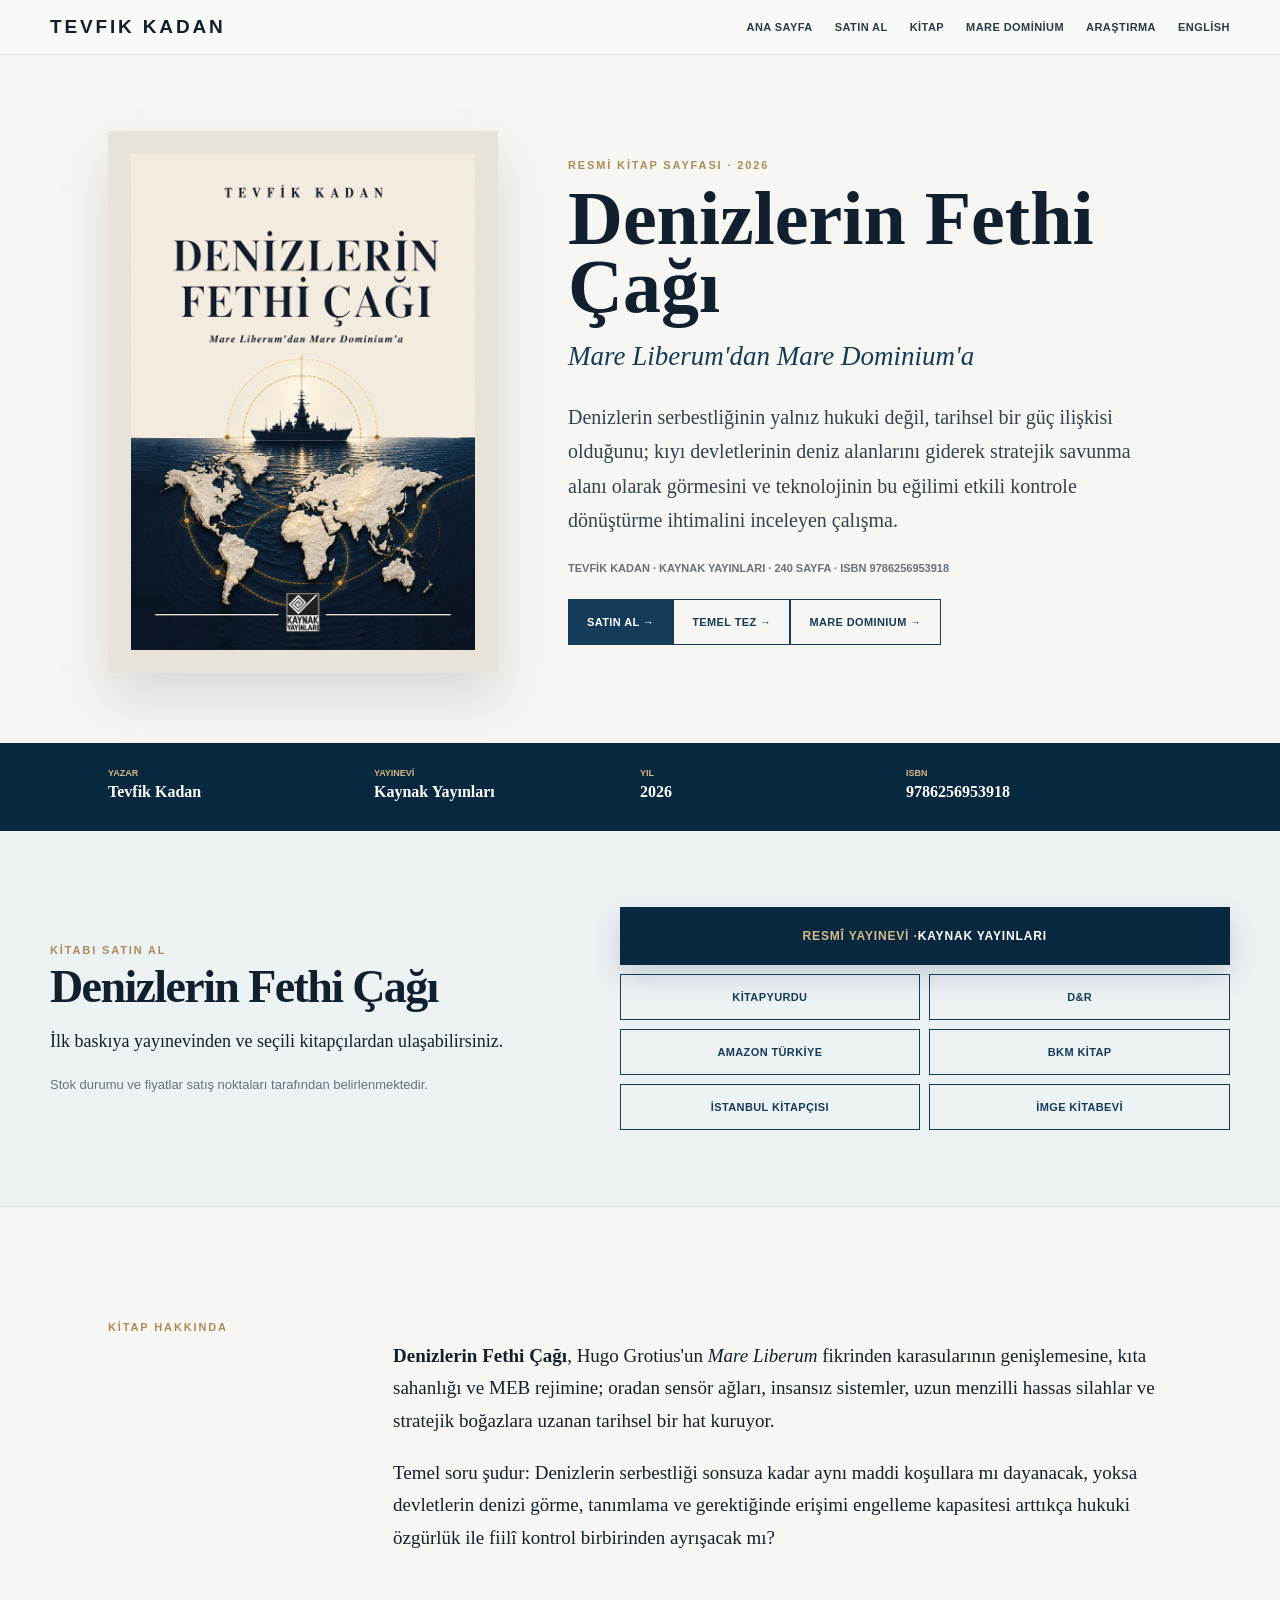
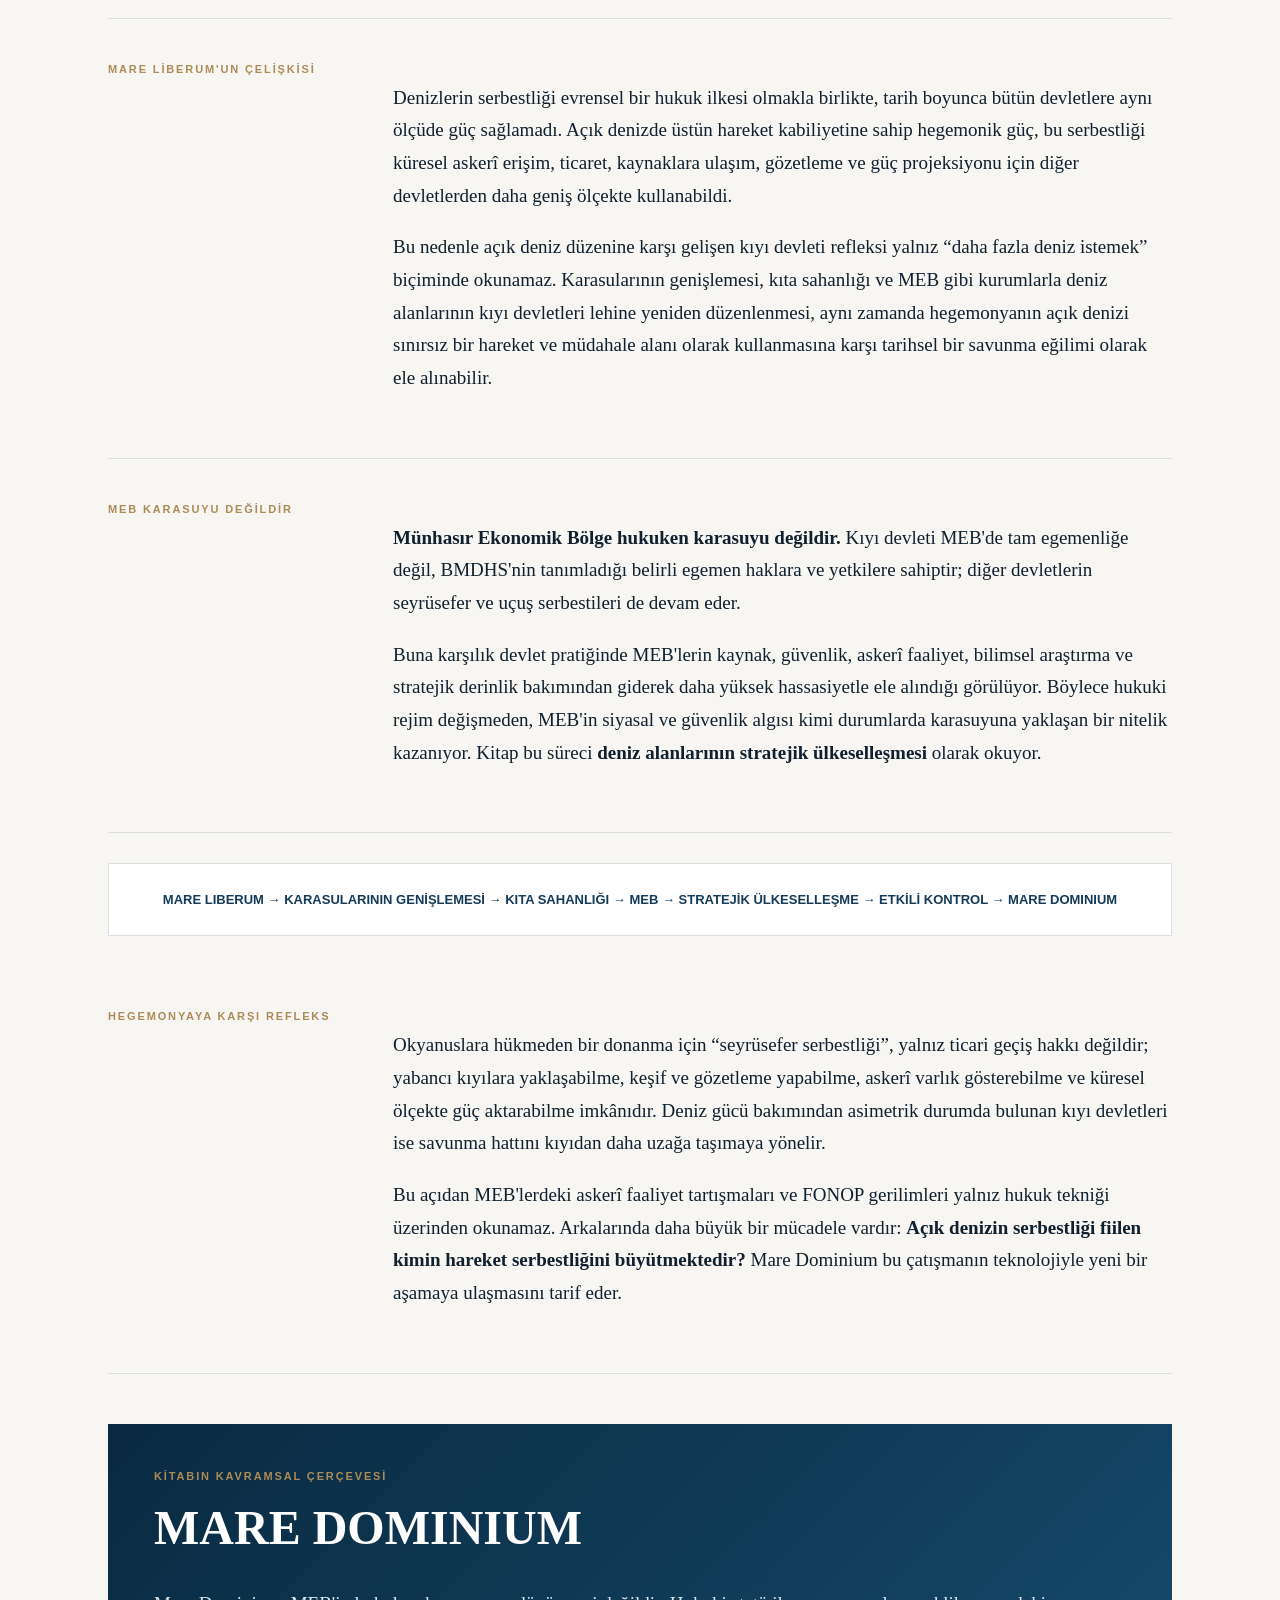
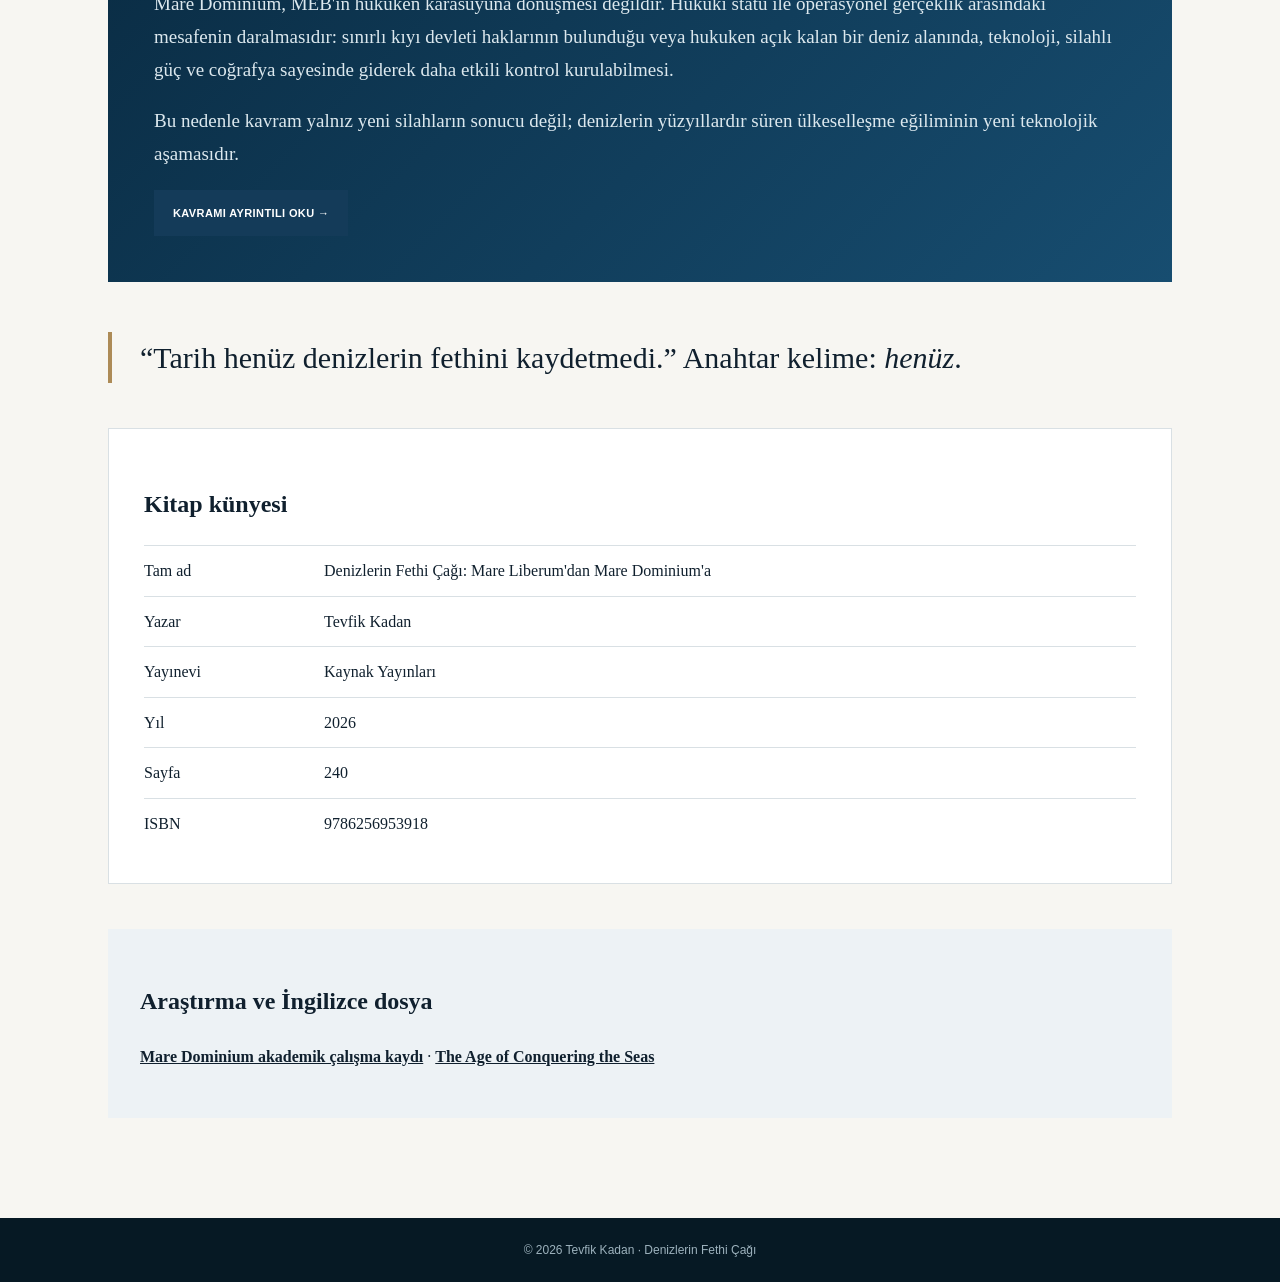
==== denizlerin-fethi-cagi/index.html @ c32f6fd7 "Restore book structured data and align shared site styles" ====
<!doctype html><html lang="tr"><head><meta charset="utf-8"><meta name="viewport" content="width=device-width,initial-scale=1"><title>Denizlerin Fethi Çağı | Tevfik Kadan</title><meta name="description" content="Tevfik Kadan'ın Denizlerin Fethi Çağı kitabı: Mare Liberum'dan MEB'lerin stratejik ülkeselleşmesine ve Mare Dominium'a uzanan deniz hâkimiyeti dönüşümü."><meta name="author" content="Tevfik Kadan"><meta name="keywords" content="Denizlerin Fethi Çağı, Tevfik Kadan, Mare Dominium, Mare Liberum, MEB, münhasır ekonomik bölge, denizlerin serbestliği, deniz hukuku, deniz gücü, FONOP, deniz jeopolitiği"><link rel="canonical" href="https://tevfikkadan.com/denizlerin-fethi-cagi/"><link rel="alternate" hreflang="tr" href="https://tevfikkadan.com/denizlerin-fethi-cagi/"><link rel="alternate" hreflang="en" href="https://tevfikkadan.com/the-age-of-conquering-the-seas/"><link rel="alternate" hreflang="x-default" href="https://tevfikkadan.com/denizlerin-fethi-cagi/"><link rel="icon" href="/favicon.svg" type="image/svg+xml"><meta property="og:type" content="book"><meta property="og:title" content="Denizlerin Fethi Çağı | Tevfik Kadan"><meta property="og:description" content="Mare Liberum'dan Mare Dominium'a: MEB'lerin stratejik ülkeselleşmesi, hegemonik deniz hareketliliğine karşı kıyı devleti refleksi ve etkili deniz kontrolü."><meta property="og:url" content="https://tevfikkadan.com/denizlerin-fethi-cagi/"><meta property="og:image" content="https://tevfikkadan.com/Kapak.png"><meta name="twitter:card" content="summary_large_image"><script type="application/ld+json">{"@context":"https://schema.org","@graph":[{"@type":"Book","@id":"https://tevfikkadan.com/denizlerin-fethi-cagi/#book","name":"Denizlerin Fethi Çağı: Mare Liberum'dan Mare Dominium'a","alternateName":"The Age of Conquering the Seas: From Mare Liberum to Mare Dominium","url":"https://tevfikkadan.com/denizlerin-fethi-cagi/","image":"https://tevfikkadan.com/Kapak.png","isbn":"9786256953918","datePublished":"2026","inLanguage":"tr","numberOfPages":240,"author":{"@type":"Person","@id":"https://tevfikkadan.com/#person","name":"Tevfik Kadan","url":"https://tevfikkadan.com/","sameAs":["https://orcid.org/0009-0007-7935-5857","https://www.wikidata.org/wiki/Q141360358"]},"publisher":{"@type":"Organization","name":"Kaynak Yayınları"},"sameAs":["https://www.wikidata.org/wiki/Q141348570","https://tevfikkadan.com/the-age-of-conquering-the-seas/"],"about":["Mare Dominium","Münhasır Ekonomik Bölge","Denizlerin serbestliği","Deniz hukuku","Deniz gücü","Hegemonik deniz hareketliliği","Stratejik ülkeselleşme","FONOP","Stratejik boğazlar"]},{"@type":"BreadcrumbList","itemListElement":[{"@type":"ListItem","position":1,"name":"Tevfik Kadan","item":"https://tevfikkadan.com/"},{"@type":"ListItem","position":2,"name":"Denizlerin Fethi Çağı","item":"https://tevfikkadan.com/denizlerin-fethi-cagi/"}]}]}</script><style>:root{--ink:#10202e;--navy:#143b59;--deep:#08283f;--muted:#66747e;--paper:#f7f5ef;--line:#d8deda;--gold:#ad8b57;--gold2:#d6bb88;--soft:#eaf0f2}*{box-sizing:border-box}body{margin:0;background:var(--paper);color:var(--ink);font-family:Georgia,'Times New Roman',serif;line-height:1.72}a{color:inherit}header{position:sticky;top:0;background:rgba(248,247,242,.96);border-bottom:1px solid var(--line);z-index:10}.nav{max-width:1120px;margin:auto;padding:17px 28px;display:flex;justify-content:space-between;align-items:center;gap:20px}.brand{font:800 18px Arial,sans-serif;letter-spacing:.14em;text-decoration:none;white-space:nowrap}.links{display:flex;gap:19px}.links a{font:800 10px Arial,sans-serif;text-decoration:none;text-transform:uppercase;white-space:nowrap}.hero{max-width:1120px;margin:auto;padding:76px 28px 70px;display:grid;grid-template-columns:390px 1fr;gap:70px;align-items:center}.cover-wrap{background:#e8e3d8;padding:23px;box-shadow:0 25px 50px rgba(13,32,46,.13)}.cover{width:100%;display:block}.kicker,.eyebrow{font:800 11px Arial,sans-serif;letter-spacing:.17em;text-transform:uppercase;color:var(--gold)}h1{font-size:clamp(50px,6vw,76px);line-height:.9;margin:13px 0}.sub{font-size:27px;font-style:italic;color:var(--navy)}.lead{font-size:20px;color:#30424f}.meta{margin:25px 0;font:700 11px Arial,sans-serif;color:var(--muted)}.btn{display:inline-flex;align-items:center;justify-content:center;min-height:46px;padding:11px 18px;border:1px solid var(--navy);background:var(--navy);color:#fff;text-decoration:none;font:800 11px Arial,sans-serif;letter-spacing:.035em;text-transform:uppercase}.btn.alt{background:transparent;color:var(--navy)}.band{background:var(--deep);color:white}.band-in{max-width:1120px;margin:auto;padding:25px 28px;display:grid;grid-template-columns:repeat(4,1fr)}.fact small{display:block;color:#d2b782;font:800 9px Arial,sans-serif}.purchase{background:var(--soft);border-bottom:1px solid var(--line)}.purchase-in{max-width:1240px;margin:auto;padding:76px 30px;display:grid;grid-template-columns:.9fr 1.1fr;gap:70px;align-items:center}.purchase h2{font-size:46px;letter-spacing:-.035em;line-height:1.05;margin:7px 0 14px}.purchase .purchase-lead{font-size:18px;color:var(--ink);margin:0 0 20px}.purchase .purchase-note{font:13px Arial,sans-serif;color:var(--muted);margin:0}.stores{display:grid;grid-template-columns:repeat(2,1fr);gap:9px}.stores .btn{margin:0}.stores .publisher{grid-column:1/-1;min-height:58px;background:var(--deep);border-color:var(--deep);font-size:12px;letter-spacing:.07em;box-shadow:0 12px 28px rgba(8,40,63,.16)}.stores .publisher:before{content:"Resmî Yayınevi · ";color:var(--gold2)}.wrap{max-width:1120px;margin:auto;padding:70px 28px 100px}.section{display:grid;grid-template-columns:230px 1fr;gap:55px;padding:44px 0;border-bottom:1px solid var(--line)}.text{font-size:19px}.quote{font-size:30px;border-left:4px solid var(--gold);padding-left:28px;margin:45px 0}.chain{background:white;border:1px solid var(--line);padding:28px;text-align:center;font:800 13px Arial,sans-serif;color:var(--navy);margin:30px 0}.mare{background:linear-gradient(135deg,#092a41,#174d70);color:white;padding:46px;margin:50px 0}.mare h2{font-size:48px;margin:5px 0}.mare p{font-size:19px;color:#dce8ee}.record{background:white;border:1px solid var(--line);padding:35px}.row{display:grid;grid-template-columns:180px 1fr;padding:11px 0;border-top:1px solid var(--line)}.buy{margin-top:45px;background:var(--soft);padding:32px}@media(max-width:820px){.nav{flex-wrap:wrap;padding:14px 20px}.links{width:100%;overflow-x:auto;padding-bottom:4px;gap:16px}.hero,.section,.purchase-in{grid-template-columns:1fr;gap:25px}.hero{padding:50px 20px}.cover-wrap{max-width:330px}.wrap{padding:50px 20px}.purchase-in{padding:58px 20px}.band-in{grid-template-columns:1fr 1fr}.row{grid-template-columns:1fr}}@media(max-width:520px){.band-in{grid-template-columns:1fr 1fr;gap:14px}.chain{text-align:left;line-height:1.7}.btn{margin-bottom:8px}.stores{grid-template-columns:1fr}.stores .publisher{grid-column:auto}}</style><link rel="stylesheet" href="/assets/site.css"></head><body><header><div class="nav"><a class="brand" href="/">TEVFIK KADAN</a><div class="links"><a href="/">Ana Sayfa</a><a href="#satinal">Satın Al</a><a href="#kitap">Kitap</a><a href="/mare-dominium/">Mare Dominium</a><a href="/research/">Araştırma</a><a href="/the-age-of-conquering-the-seas/">English</a></div></div></header><main><section class="hero" id="kitap"><div class="cover-wrap"><img class="cover" src="/Kapak.png" alt="Denizlerin Fethi Çağı kitap kapağı" fetchpriority="high" decoding="async"></div><div><div class="kicker">Resmi Kitap Sayfası · 2026</div><h1>Denizlerin Fethi Çağı</h1><div class="sub">Mare Liberum'dan Mare Dominium'a</div><p class="lead">Denizlerin serbestliğinin yalnız hukuki değil, tarihsel bir güç ilişkisi olduğunu; kıyı devletlerinin deniz alanlarını giderek stratejik savunma alanı olarak görmesini ve teknolojinin bu eğilimi etkili kontrole dönüştürme ihtimalini inceleyen çalışma.</p><div class="meta">TEVFİK KADAN · KAYNAK YAYINLARI · 240 SAYFA · ISBN 9786256953918</div><a class="btn" href="#satinal">SATIN AL →</a><a class="btn alt" href="#tez">TEMEL TEZ →</a><a class="btn alt" href="/mare-dominium/">MARE DOMINIUM →</a></div></section><section class="band"><div class="band-in"><div class="fact"><small>YAZAR</small><strong>Tevfik Kadan</strong></div><div class="fact"><small>YAYINEVİ</small><strong>Kaynak Yayınları</strong></div><div class="fact"><small>YIL</small><strong>2026</strong></div><div class="fact"><small>ISBN</small><strong>9786256953918</strong></div></div></section><section class="purchase" id="satinal"><div class="purchase-in"><div><div class="kicker">Kitabı Satın Al</div><h2>Denizlerin Fethi Çağı</h2><p class="purchase-lead">İlk baskıya yayınevinden ve seçili kitapçılardan ulaşabilirsiniz.</p><p class="purchase-note">Stok durumu ve fiyatlar satış noktaları tarafından belirlenmektedir.</p></div><div class="stores"><a class="btn publisher" href="https://www.kaynakyayinlari.com/denizlerin-fethi-cagi-tevfik-kadan-p364796.html" target="_blank" rel="noopener">Kaynak Yayınları</a><a class="btn alt" href="https://www.kitapyurdu.com/kitap/denizlerin-fethi-cagi/759648.html" target="_blank" rel="noopener">Kitapyurdu</a><a class="btn alt" href="https://www.dr.com.tr/kitap/denizlerin-fethi-cagi-mare-liberumdan-mare-dominiuma/tevfik-kadan/arastirma-tarih/tarih/dunya-tarihi/urunno=0002232712001" target="_blank" rel="noopener">D&amp;R</a><a class="btn alt" href="https://www.amazon.com.tr/Denizlerin-Fethi-%C3%87a%C4%9F%C4%B1/dp/6256953916" target="_blank" rel="noopener">Amazon Türkiye</a><a class="btn alt" href="https://www.bkmkitap.com/denizlerin-fethi-cagi" target="_blank" rel="noopener">BKM Kitap</a><a class="btn alt" href="https://www.istanbulkitapcisi.com/denizlerin-fethi-cagi" target="_blank" rel="noopener">İstanbul Kitapçısı</a><a class="btn alt" href="https://www.imge.com.tr/urun/denizlerin-fethi-cagi-tevfik-kadan-9786256953918" target="_blank" rel="noopener">İmge Kitabevi</a></div></div></section><div class="wrap"><section class="section"><div class="eyebrow">Kitap hakkında</div><div class="text"><p><strong>Denizlerin Fethi Çağı</strong>, Hugo Grotius'un <em>Mare Liberum</em> fikrinden karasularının genişlemesine, kıta sahanlığı ve MEB rejimine; oradan sensör ağları, insansız sistemler, uzun menzilli hassas silahlar ve stratejik boğazlara uzanan tarihsel bir hat kuruyor.</p><p>Temel soru şudur: Denizlerin serbestliği sonsuza kadar aynı maddi koşullara mı dayanacak, yoksa devletlerin denizi görme, tanımlama ve gerektiğinde erişimi engelleme kapasitesi arttıkça hukuki özgürlük ile fiilî kontrol birbirinden ayrışacak mı?</p></div></section><section class="section" id="tez"><div class="eyebrow">Mare Liberum'un çelişkisi</div><div class="text"><p>Denizlerin serbestliği evrensel bir hukuk ilkesi olmakla birlikte, tarih boyunca bütün devletlere aynı ölçüde güç sağlamadı. Açık denizde üstün hareket kabiliyetine sahip hegemonik güç, bu serbestliği küresel askerî erişim, ticaret, kaynaklara ulaşım, gözetleme ve güç projeksiyonu için diğer devletlerden daha geniş ölçekte kullanabildi.</p><p>Bu nedenle açık deniz düzenine karşı gelişen kıyı devleti refleksi yalnız “daha fazla deniz istemek” biçiminde okunamaz. Karasularının genişlemesi, kıta sahanlığı ve MEB gibi kurumlarla deniz alanlarının kıyı devletleri lehine yeniden düzenlenmesi, aynı zamanda hegemonyanın açık denizi sınırsız bir hareket ve müdahale alanı olarak kullanmasına karşı tarihsel bir savunma eğilimi olarak ele alınabilir.</p></div></section><section class="section"><div class="eyebrow">MEB karasuyu değildir</div><div class="text"><p><strong>Münhasır Ekonomik Bölge hukuken karasuyu değildir.</strong> Kıyı devleti MEB'de tam egemenliğe değil, BMDHS'nin tanımladığı belirli egemen haklara ve yetkilere sahiptir; diğer devletlerin seyrüsefer ve uçuş serbestileri de devam eder.</p><p>Buna karşılık devlet pratiğinde MEB'lerin kaynak, güvenlik, askerî faaliyet, bilimsel araştırma ve stratejik derinlik bakımından giderek daha yüksek hassasiyetle ele alındığı görülüyor. Böylece hukuki rejim değişmeden, MEB'in siyasal ve güvenlik algısı kimi durumlarda karasuyuna yaklaşan bir nitelik kazanıyor. Kitap bu süreci <strong>deniz alanlarının stratejik ülkeselleşmesi</strong> olarak okuyor.</p></div></section><div class="chain">MARE LIBERUM → KARASULARININ GENİŞLEMESİ → KITA SAHANLIĞI → MEB → STRATEJİK ÜLKESELLEŞME → ETKİLİ KONTROL → MARE DOMINIUM</div><section class="section"><div class="eyebrow">Hegemonyaya karşı refleks</div><div class="text"><p>Okyanuslara hükmeden bir donanma için “seyrüsefer serbestliği”, yalnız ticari geçiş hakkı değildir; yabancı kıyılara yaklaşabilme, keşif ve gözetleme yapabilme, askerî varlık gösterebilme ve küresel ölçekte güç aktarabilme imkânıdır. Deniz gücü bakımından asimetrik durumda bulunan kıyı devletleri ise savunma hattını kıyıdan daha uzağa taşımaya yönelir.</p><p>Bu açıdan MEB'lerdeki askerî faaliyet tartışmaları ve FONOP gerilimleri yalnız hukuk tekniği üzerinden okunamaz. Arkalarında daha büyük bir mücadele vardır: <strong>Açık denizin serbestliği fiilen kimin hareket serbestliğini büyütmektedir?</strong> Mare Dominium bu çatışmanın teknolojiyle yeni bir aşamaya ulaşmasını tarif eder.</p></div></section><section class="mare"><div class="kicker">Kitabın kavramsal çerçevesi</div><h2>MARE DOMINIUM</h2><p>Mare Dominium, MEB'in hukuken karasuyuna dönüşmesi değildir. Hukuki statü ile operasyonel gerçeklik arasındaki mesafenin daralmasıdır: sınırlı kıyı devleti haklarının bulunduğu veya hukuken açık kalan bir deniz alanında, teknoloji, silahlı güç ve coğrafya sayesinde giderek daha etkili kontrol kurulabilmesi.</p><p>Bu nedenle kavram yalnız yeni silahların sonucu değil; denizlerin yüzyıllardır süren ülkeselleşme eğiliminin yeni teknolojik aşamasıdır.</p><a class="btn" href="/mare-dominium/">KAVRAMI AYRINTILI OKU →</a></section><div class="quote">“Tarih henüz denizlerin fethini kaydetmedi.” Anahtar kelime: <em>henüz</em>.</div><section class="record"><h2>Kitap künyesi</h2><div class="row"><span>Tam ad</span><div>Denizlerin Fethi Çağı: Mare Liberum'dan Mare Dominium'a</div></div><div class="row"><span>Yazar</span><div>Tevfik Kadan</div></div><div class="row"><span>Yayınevi</span><div>Kaynak Yayınları</div></div><div class="row"><span>Yıl</span><div>2026</div></div><div class="row"><span>Sayfa</span><div>240</div></div><div class="row"><span>ISBN</span><div>9786256953918</div></div></section><section class="buy"><h2>Araştırma ve İngilizce dosya</h2><p><a href="/research/mare-dominium.html"><strong>Mare Dominium akademik çalışma kaydı</strong></a> · <a href="/the-age-of-conquering-the-seas/"><strong>The Age of Conquering the Seas</strong></a></p></section></div></main><footer>© 2026 Tevfik Kadan · Denizlerin Fethi Çağı</footer></body></html>
---- assets/site.css ----
:root{--ink:#10202e;--navy:#143b59;--deep:#08283f;--deep2:#164b6d;--muted:#63727d;--paper:#f7f6f2;--soft:#edf2f5;--white:#fff;--line:#d9e0e4;--gold:#ad8b57;--gold2:#d6bb88;--shadow:0 24px 65px rgba(16,32,46,.12)}
html{scroll-behavior:smooth}
header{position:sticky;top:0;z-index:30;background:rgba(249,249,246,.94);backdrop-filter:blur(14px);border-bottom:1px solid rgba(217,224,228,.9)}
.nav{max-width:1240px;margin:auto;padding:16px 30px;display:flex;align-items:center;justify-content:space-between;gap:30px}
.brand{font:800 19px Arial,sans-serif;letter-spacing:.15em;text-decoration:none;white-space:nowrap;color:var(--ink)}
.nav nav,.nav .links,.nav .navlinks{display:flex;gap:22px;align-items:center}
.nav nav a,.nav .links a,.nav .navlinks a{font:800 11px Arial,sans-serif;letter-spacing:.04em;text-transform:uppercase;text-decoration:none;color:#293a46;white-space:nowrap}
.nav nav a:hover,.nav .links a:hover,.nav .navlinks a:hover{color:var(--navy)}
.btn{display:inline-flex;align-items:center;justify-content:center;min-height:46px;padding:11px 18px;border:1px solid var(--navy);background:var(--navy);color:#fff;text-decoration:none;font:800 11px Arial,sans-serif;letter-spacing:.035em;text-transform:uppercase;transition:.18s ease}
.btn:hover{transform:translateY(-1px);box-shadow:0 10px 25px rgba(20,59,89,.15)}
.btn.alt{background:transparent;color:var(--navy)}
footer{background:#061924;color:#9db2bd;text-align:center;padding:25px;font:12px Arial,sans-serif}
@media(max-width:720px){.nav{padding:14px 20px;flex-wrap:wrap}.nav nav,.nav .links,.nav .navlinks{display:flex;width:100%;overflow-x:auto;white-space:nowrap;padding-top:4px;gap:16px}.brand{font-size:18px}}
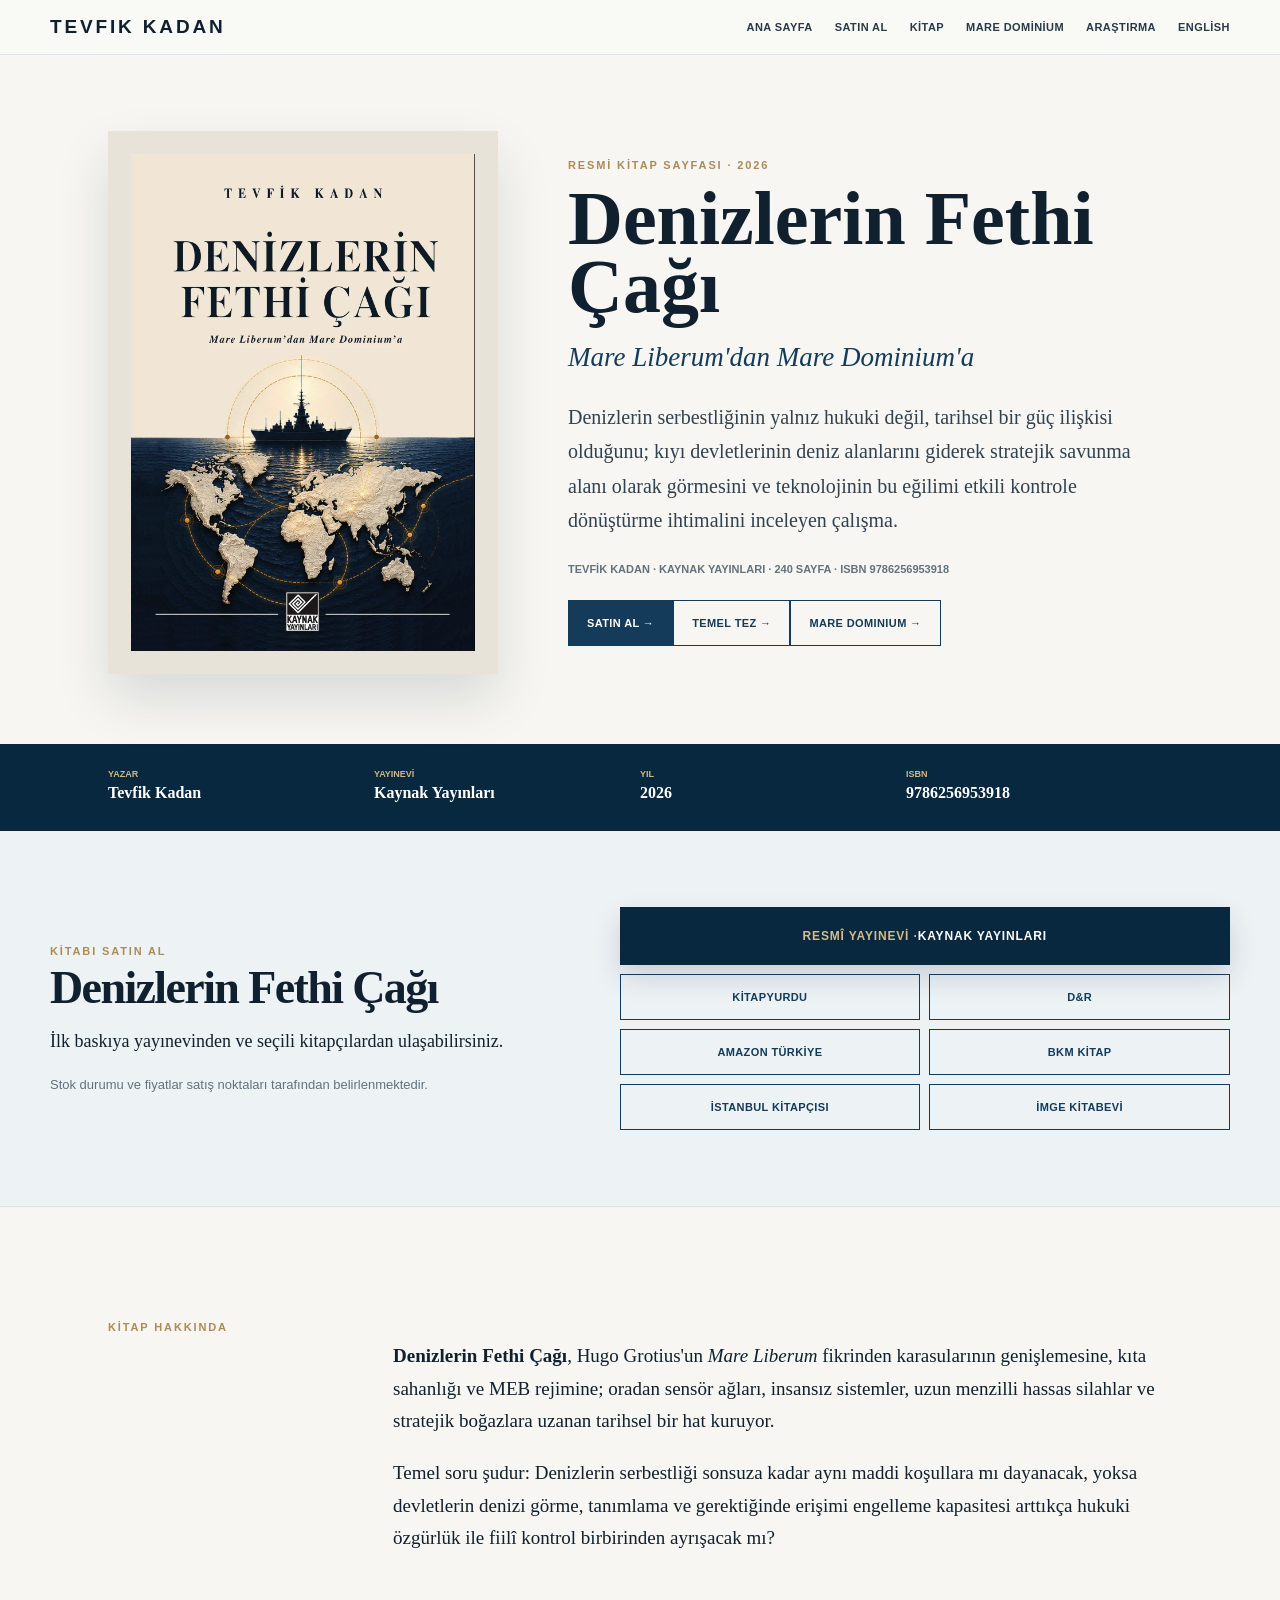
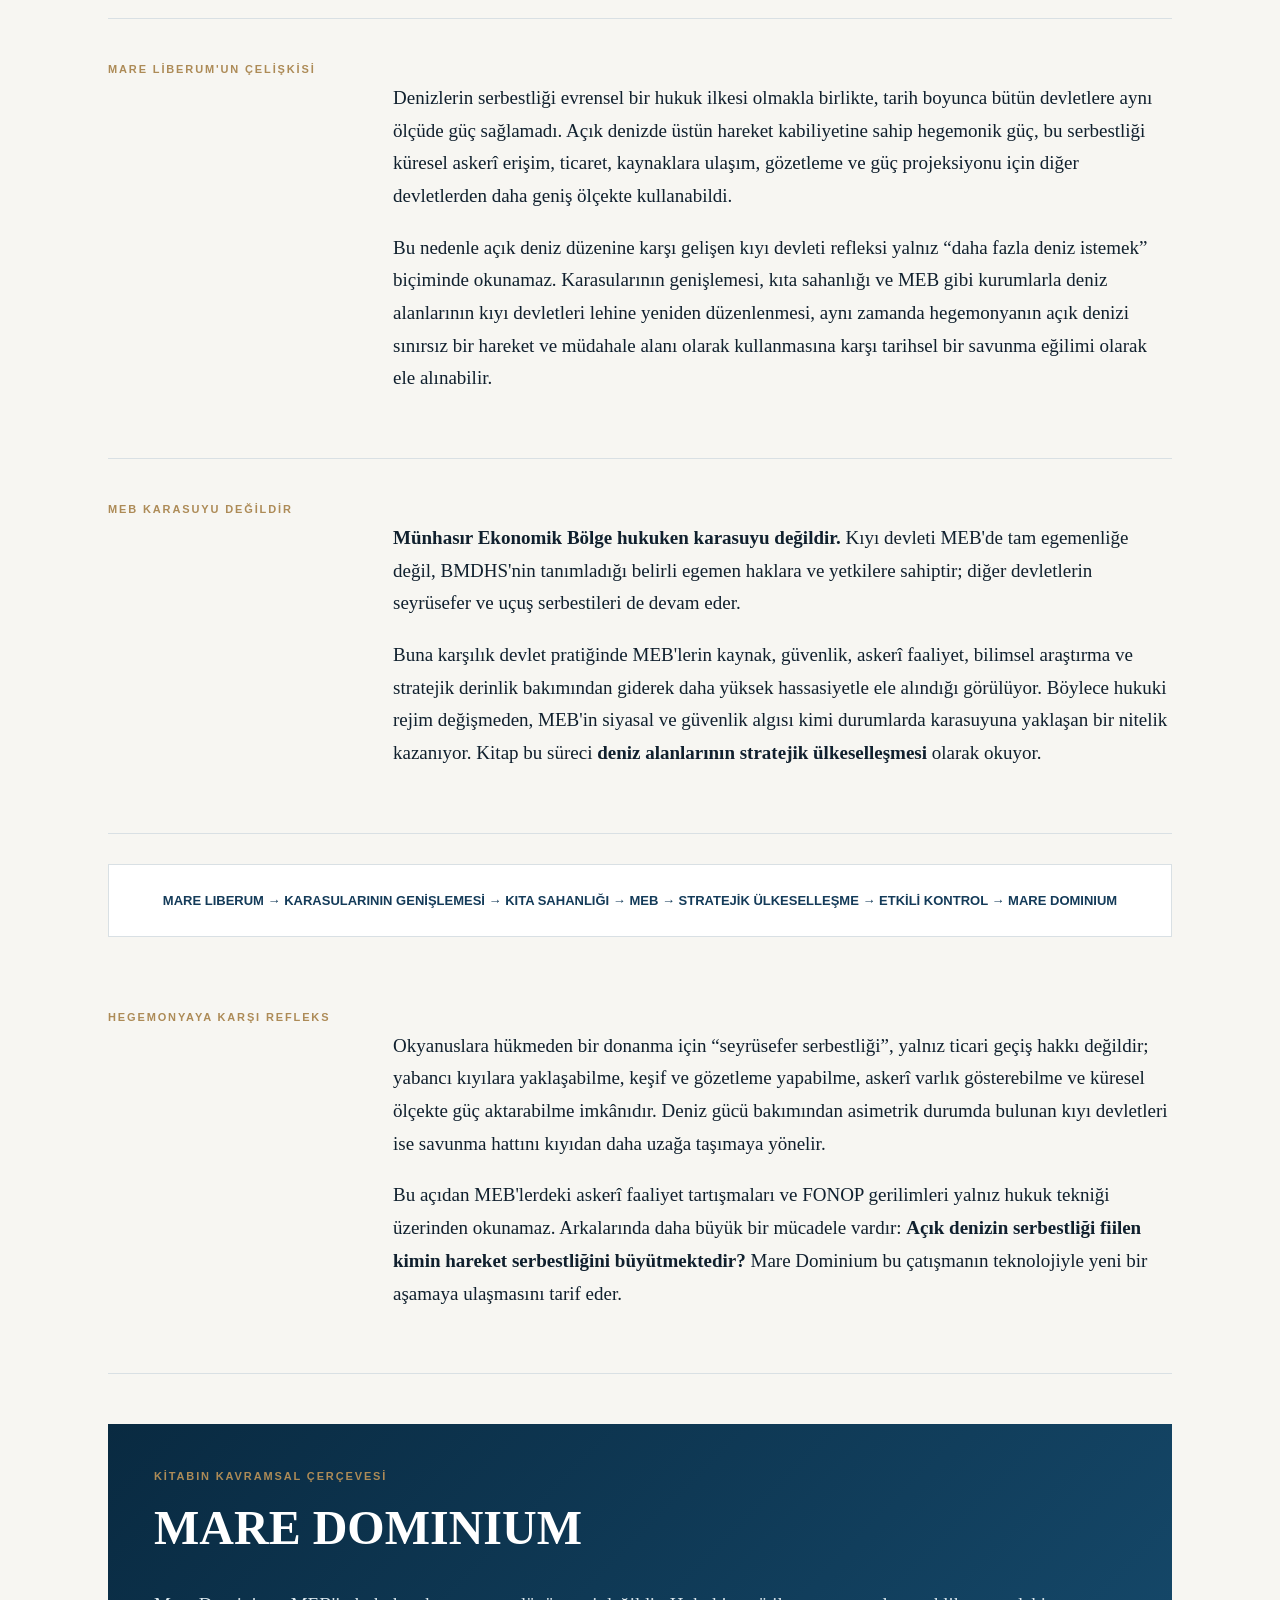
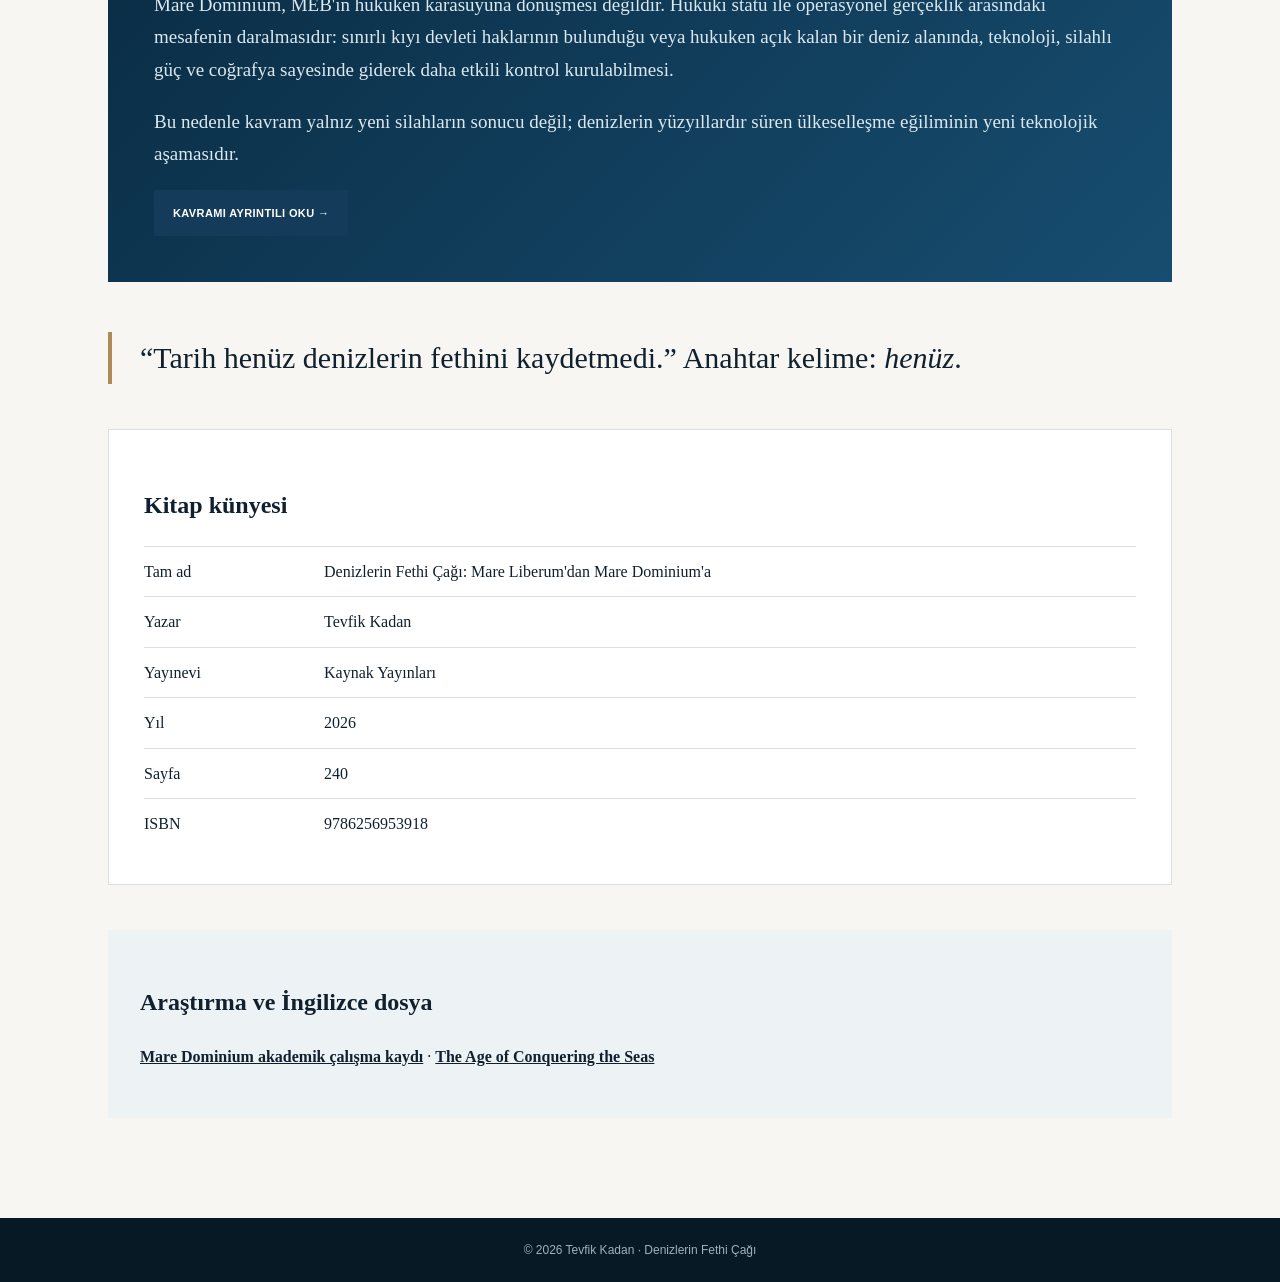
==== commit 58bb7dd4: "Optimize Turkish book page cover and link Scholar identity" ====
--- a/denizlerin-fethi-cagi/index.html
+++ b/denizlerin-fethi-cagi/index.html
@@ -1 +1 @@
-<!doctype html><html lang="tr"><head><meta charset="utf-8"><meta name="viewport" content="width=device-width,initial-scale=1"><title>Denizlerin Fethi Çağı | Tevfik Kadan</title><meta name="description" content="Tevfik Kadan'ın Denizlerin Fethi Çağı kitabı: Mare Liberum'dan MEB'lerin stratejik ülkeselleşmesine ve Mare Dominium'a uzanan deniz hâkimiyeti dönüşümü."><meta name="author" content="Tevfik Kadan"><meta name="keywords" content="Denizlerin Fethi Çağı, Tevfik Kadan, Mare Dominium, Mare Liberum, MEB, münhasır ekonomik bölge, denizlerin serbestliği, deniz hukuku, deniz gücü, FONOP, deniz jeopolitiği"><link rel="canonical" href="https://tevfikkadan.com/denizlerin-fethi-cagi/"><link rel="alternate" hreflang="tr" href="https://tevfikkadan.com/denizlerin-fethi-cagi/"><link rel="alternate" hreflang="en" href="https://tevfikkadan.com/the-age-of-conquering-the-seas/"><link rel="alternate" hreflang="x-default" href="https://tevfikkadan.com/denizlerin-fethi-cagi/"><link rel="icon" href="/favicon.svg" type="image/svg+xml"><meta property="og:type" content="book"><meta property="og:title" content="Denizlerin Fethi Çağı | Tevfik Kadan"><meta property="og:description" content="Mare Liberum'dan Mare Dominium'a: MEB'lerin stratejik ülkeselleşmesi, hegemonik deniz hareketliliğine karşı kıyı devleti refleksi ve etkili deniz kontrolü."><meta property="og:url" content="https://tevfikkadan.com/denizlerin-fethi-cagi/"><meta property="og:image" content="https://tevfikkadan.com/Kapak.png"><meta name="twitter:card" content="summary_large_image"><script type="application/ld+json">{"@context":"https://schema.org","@graph":[{"@type":"Book","@id":"https://tevfikkadan.com/denizlerin-fethi-cagi/#book","name":"Denizlerin Fethi Çağı: Mare Liberum'dan Mare Dominium'a","alternateName":"The Age of Conquering the Seas: From Mare Liberum to Mare Dominium","url":"https://tevfikkadan.com/denizlerin-fethi-cagi/","image":"https://tevfikkadan.com/Kapak.png","isbn":"9786256953918","datePublished":"2026","inLanguage":"tr","numberOfPages":240,"author":{"@type":"Person","@id":"https://tevfikkadan.com/#person","name":"Tevfik Kadan","url":"https://tevfikkadan.com/","sameAs":["https://orcid.org/0009-0007-7935-5857","https://www.wikidata.org/wiki/Q141360358"]},"publisher":{"@type":"Organization","name":"Kaynak Yayınları"},"sameAs":["https://www.wikidata.org/wiki/Q141348570","https://tevfikkadan.com/the-age-of-conquering-the-seas/"],"about":["Mare Dominium","Münhasır Ekonomik Bölge","Denizlerin serbestliği","Deniz hukuku","Deniz gücü","Hegemonik deniz hareketliliği","Stratejik ülkeselleşme","FONOP","Stratejik boğazlar"]},{"@type":"BreadcrumbList","itemListElement":[{"@type":"ListItem","position":1,"name":"Tevfik Kadan","item":"https://tevfikkadan.com/"},{"@type":"ListItem","position":2,"name":"Denizlerin Fethi Çağı","item":"https://tevfikkadan.com/denizlerin-fethi-cagi/"}]}]}</script><style>:root{--ink:#10202e;--navy:#143b59;--deep:#08283f;--muted:#66747e;--paper:#f7f5ef;--line:#d8deda;--gold:#ad8b57;--gold2:#d6bb88;--soft:#eaf0f2}*{box-sizing:border-box}body{margin:0;background:var(--paper);color:var(--ink);font-family:Georgia,'Times New Roman',serif;line-height:1.72}a{color:inherit}header{position:sticky;top:0;background:rgba(248,247,242,.96);border-bottom:1px solid var(--line);z-index:10}.nav{max-width:1120px;margin:auto;padding:17px 28px;display:flex;justify-content:space-between;align-items:center;gap:20px}.brand{font:800 18px Arial,sans-serif;letter-spacing:.14em;text-decoration:none;white-space:nowrap}.links{display:flex;gap:19px}.links a{font:800 10px Arial,sans-serif;text-decoration:none;text-transform:uppercase;white-space:nowrap}.hero{max-width:1120px;margin:auto;padding:76px 28px 70px;display:grid;grid-template-columns:390px 1fr;gap:70px;align-items:center}.cover-wrap{background:#e8e3d8;padding:23px;box-shadow:0 25px 50px rgba(13,32,46,.13)}.cover{width:100%;display:block}.kicker,.eyebrow{font:800 11px Arial,sans-serif;letter-spacing:.17em;text-transform:uppercase;color:var(--gold)}h1{font-size:clamp(50px,6vw,76px);line-height:.9;margin:13px 0}.sub{font-size:27px;font-style:italic;color:var(--navy)}.lead{font-size:20px;color:#30424f}.meta{margin:25px 0;font:700 11px Arial,sans-serif;color:var(--muted)}.btn{display:inline-flex;align-items:center;justify-content:center;min-height:46px;padding:11px 18px;border:1px solid var(--navy);background:var(--navy);color:#fff;text-decoration:none;font:800 11px Arial,sans-serif;letter-spacing:.035em;text-transform:uppercase}.btn.alt{background:transparent;color:var(--navy)}.band{background:var(--deep);color:white}.band-in{max-width:1120px;margin:auto;padding:25px 28px;display:grid;grid-template-columns:repeat(4,1fr)}.fact small{display:block;color:#d2b782;font:800 9px Arial,sans-serif}.purchase{background:var(--soft);border-bottom:1px solid var(--line)}.purchase-in{max-width:1240px;margin:auto;padding:76px 30px;display:grid;grid-template-columns:.9fr 1.1fr;gap:70px;align-items:center}.purchase h2{font-size:46px;letter-spacing:-.035em;line-height:1.05;margin:7px 0 14px}.purchase .purchase-lead{font-size:18px;color:var(--ink);margin:0 0 20px}.purchase .purchase-note{font:13px Arial,sans-serif;color:var(--muted);margin:0}.stores{display:grid;grid-template-columns:repeat(2,1fr);gap:9px}.stores .btn{margin:0}.stores .publisher{grid-column:1/-1;min-height:58px;background:var(--deep);border-color:var(--deep);font-size:12px;letter-spacing:.07em;box-shadow:0 12px 28px rgba(8,40,63,.16)}.stores .publisher:before{content:"Resmî Yayınevi · ";color:var(--gold2)}.wrap{max-width:1120px;margin:auto;padding:70px 28px 100px}.section{display:grid;grid-template-columns:230px 1fr;gap:55px;padding:44px 0;border-bottom:1px solid var(--line)}.text{font-size:19px}.quote{font-size:30px;border-left:4px solid var(--gold);padding-left:28px;margin:45px 0}.chain{background:white;border:1px solid var(--line);padding:28px;text-align:center;font:800 13px Arial,sans-serif;color:var(--navy);margin:30px 0}.mare{background:linear-gradient(135deg,#092a41,#174d70);color:white;padding:46px;margin:50px 0}.mare h2{font-size:48px;margin:5px 0}.mare p{font-size:19px;color:#dce8ee}.record{background:white;border:1px solid var(--line);padding:35px}.row{display:grid;grid-template-columns:180px 1fr;padding:11px 0;border-top:1px solid var(--line)}.buy{margin-top:45px;background:var(--soft);padding:32px}@media(max-width:820px){.nav{flex-wrap:wrap;padding:14px 20px}.links{width:100%;overflow-x:auto;padding-bottom:4px;gap:16px}.hero,.section,.purchase-in{grid-template-columns:1fr;gap:25px}.hero{padding:50px 20px}.cover-wrap{max-width:330px}.wrap{padding:50px 20px}.purchase-in{padding:58px 20px}.band-in{grid-template-columns:1fr 1fr}.row{grid-template-columns:1fr}}@media(max-width:520px){.band-in{grid-template-columns:1fr 1fr;gap:14px}.chain{text-align:left;line-height:1.7}.btn{margin-bottom:8px}.stores{grid-template-columns:1fr}.stores .publisher{grid-column:auto}}</style><link rel="stylesheet" href="/assets/site.css"></head><body><header><div class="nav"><a class="brand" href="/">TEVFIK KADAN</a><div class="links"><a href="/">Ana Sayfa</a><a href="#satinal">Satın Al</a><a href="#kitap">Kitap</a><a href="/mare-dominium/">Mare Dominium</a><a href="/research/">Araştırma</a><a href="/the-age-of-conquering-the-seas/">English</a></div></div></header><main><section class="hero" id="kitap"><div class="cover-wrap"><img class="cover" src="/Kapak.png" alt="Denizlerin Fethi Çağı kitap kapağı" fetchpriority="high" decoding="async"></div><div><div class="kicker">Resmi Kitap Sayfası · 2026</div><h1>Denizlerin Fethi Çağı</h1><div class="sub">Mare Liberum'dan Mare Dominium'a</div><p class="lead">Denizlerin serbestliğinin yalnız hukuki değil, tarihsel bir güç ilişkisi olduğunu; kıyı devletlerinin deniz alanlarını giderek stratejik savunma alanı olarak görmesini ve teknolojinin bu eğilimi etkili kontrole dönüştürme ihtimalini inceleyen çalışma.</p><div class="meta">TEVFİK KADAN · KAYNAK YAYINLARI · 240 SAYFA · ISBN 9786256953918</div><a class="btn" href="#satinal">SATIN AL →</a><a class="btn alt" href="#tez">TEMEL TEZ →</a><a class="btn alt" href="/mare-dominium/">MARE DOMINIUM →</a></div></section><section class="band"><div class="band-in"><div class="fact"><small>YAZAR</small><strong>Tevfik Kadan</strong></div><div class="fact"><small>YAYINEVİ</small><strong>Kaynak Yayınları</strong></div><div class="fact"><small>YIL</small><strong>2026</strong></div><div class="fact"><small>ISBN</small><strong>9786256953918</strong></div></div></section><section class="purchase" id="satinal"><div class="purchase-in"><div><div class="kicker">Kitabı Satın Al</div><h2>Denizlerin Fethi Çağı</h2><p class="purchase-lead">İlk baskıya yayınevinden ve seçili kitapçılardan ulaşabilirsiniz.</p><p class="purchase-note">Stok durumu ve fiyatlar satış noktaları tarafından belirlenmektedir.</p></div><div class="stores"><a class="btn publisher" href="https://www.kaynakyayinlari.com/denizlerin-fethi-cagi-tevfik-kadan-p364796.html" target="_blank" rel="noopener">Kaynak Yayınları</a><a class="btn alt" href="https://www.kitapyurdu.com/kitap/denizlerin-fethi-cagi/759648.html" target="_blank" rel="noopener">Kitapyurdu</a><a class="btn alt" href="https://www.dr.com.tr/kitap/denizlerin-fethi-cagi-mare-liberumdan-mare-dominiuma/tevfik-kadan/arastirma-tarih/tarih/dunya-tarihi/urunno=0002232712001" target="_blank" rel="noopener">D&amp;R</a><a class="btn alt" href="https://www.amazon.com.tr/Denizlerin-Fethi-%C3%87a%C4%9F%C4%B1/dp/6256953916" target="_blank" rel="noopener">Amazon Türkiye</a><a class="btn alt" href="https://www.bkmkitap.com/denizlerin-fethi-cagi" target="_blank" rel="noopener">BKM Kitap</a><a class="btn alt" href="https://www.istanbulkitapcisi.com/denizlerin-fethi-cagi" target="_blank" rel="noopener">İstanbul Kitapçısı</a><a class="btn alt" href="https://www.imge.com.tr/urun/denizlerin-fethi-cagi-tevfik-kadan-9786256953918" target="_blank" rel="noopener">İmge Kitabevi</a></div></div></section><div class="wrap"><section class="section"><div class="eyebrow">Kitap hakkında</div><div class="text"><p><strong>Denizlerin Fethi Çağı</strong>, Hugo Grotius'un <em>Mare Liberum</em> fikrinden karasularının genişlemesine, kıta sahanlığı ve MEB rejimine; oradan sensör ağları, insansız sistemler, uzun menzilli hassas silahlar ve stratejik boğazlara uzanan tarihsel bir hat kuruyor.</p><p>Temel soru şudur: Denizlerin serbestliği sonsuza kadar aynı maddi koşullara mı dayanacak, yoksa devletlerin denizi görme, tanımlama ve gerektiğinde erişimi engelleme kapasitesi arttıkça hukuki özgürlük ile fiilî kontrol birbirinden ayrışacak mı?</p></div></section><section class="section" id="tez"><div class="eyebrow">Mare Liberum'un çelişkisi</div><div class="text"><p>Denizlerin serbestliği evrensel bir hukuk ilkesi olmakla birlikte, tarih boyunca bütün devletlere aynı ölçüde güç sağlamadı. Açık denizde üstün hareket kabiliyetine sahip hegemonik güç, bu serbestliği küresel askerî erişim, ticaret, kaynaklara ulaşım, gözetleme ve güç projeksiyonu için diğer devletlerden daha geniş ölçekte kullanabildi.</p><p>Bu nedenle açık deniz düzenine karşı gelişen kıyı devleti refleksi yalnız “daha fazla deniz istemek” biçiminde okunamaz. Karasularının genişlemesi, kıta sahanlığı ve MEB gibi kurumlarla deniz alanlarının kıyı devletleri lehine yeniden düzenlenmesi, aynı zamanda hegemonyanın açık denizi sınırsız bir hareket ve müdahale alanı olarak kullanmasına karşı tarihsel bir savunma eğilimi olarak ele alınabilir.</p></div></section><section class="section"><div class="eyebrow">MEB karasuyu değildir</div><div class="text"><p><strong>Münhasır Ekonomik Bölge hukuken karasuyu değildir.</strong> Kıyı devleti MEB'de tam egemenliğe değil, BMDHS'nin tanımladığı belirli egemen haklara ve yetkilere sahiptir; diğer devletlerin seyrüsefer ve uçuş serbestileri de devam eder.</p><p>Buna karşılık devlet pratiğinde MEB'lerin kaynak, güvenlik, askerî faaliyet, bilimsel araştırma ve stratejik derinlik bakımından giderek daha yüksek hassasiyetle ele alındığı görülüyor. Böylece hukuki rejim değişmeden, MEB'in siyasal ve güvenlik algısı kimi durumlarda karasuyuna yaklaşan bir nitelik kazanıyor. Kitap bu süreci <strong>deniz alanlarının stratejik ülkeselleşmesi</strong> olarak okuyor.</p></div></section><div class="chain">MARE LIBERUM → KARASULARININ GENİŞLEMESİ → KITA SAHANLIĞI → MEB → STRATEJİK ÜLKESELLEŞME → ETKİLİ KONTROL → MARE DOMINIUM</div><section class="section"><div class="eyebrow">Hegemonyaya karşı refleks</div><div class="text"><p>Okyanuslara hükmeden bir donanma için “seyrüsefer serbestliği”, yalnız ticari geçiş hakkı değildir; yabancı kıyılara yaklaşabilme, keşif ve gözetleme yapabilme, askerî varlık gösterebilme ve küresel ölçekte güç aktarabilme imkânıdır. Deniz gücü bakımından asimetrik durumda bulunan kıyı devletleri ise savunma hattını kıyıdan daha uzağa taşımaya yönelir.</p><p>Bu açıdan MEB'lerdeki askerî faaliyet tartışmaları ve FONOP gerilimleri yalnız hukuk tekniği üzerinden okunamaz. Arkalarında daha büyük bir mücadele vardır: <strong>Açık denizin serbestliği fiilen kimin hareket serbestliğini büyütmektedir?</strong> Mare Dominium bu çatışmanın teknolojiyle yeni bir aşamaya ulaşmasını tarif eder.</p></div></section><section class="mare"><div class="kicker">Kitabın kavramsal çerçevesi</div><h2>MARE DOMINIUM</h2><p>Mare Dominium, MEB'in hukuken karasuyuna dönüşmesi değildir. Hukuki statü ile operasyonel gerçeklik arasındaki mesafenin daralmasıdır: sınırlı kıyı devleti haklarının bulunduğu veya hukuken açık kalan bir deniz alanında, teknoloji, silahlı güç ve coğrafya sayesinde giderek daha etkili kontrol kurulabilmesi.</p><p>Bu nedenle kavram yalnız yeni silahların sonucu değil; denizlerin yüzyıllardır süren ülkeselleşme eğiliminin yeni teknolojik aşamasıdır.</p><a class="btn" href="/mare-dominium/">KAVRAMI AYRINTILI OKU →</a></section><div class="quote">“Tarih henüz denizlerin fethini kaydetmedi.” Anahtar kelime: <em>henüz</em>.</div><section class="record"><h2>Kitap künyesi</h2><div class="row"><span>Tam ad</span><div>Denizlerin Fethi Çağı: Mare Liberum'dan Mare Dominium'a</div></div><div class="row"><span>Yazar</span><div>Tevfik Kadan</div></div><div class="row"><span>Yayınevi</span><div>Kaynak Yayınları</div></div><div class="row"><span>Yıl</span><div>2026</div></div><div class="row"><span>Sayfa</span><div>240</div></div><div class="row"><span>ISBN</span><div>9786256953918</div></div></section><section class="buy"><h2>Araştırma ve İngilizce dosya</h2><p><a href="/research/mare-dominium.html"><strong>Mare Dominium akademik çalışma kaydı</strong></a> · <a href="/the-age-of-conquering-the-seas/"><strong>The Age of Conquering the Seas</strong></a></p></section></div></main><footer>© 2026 Tevfik Kadan · Denizlerin Fethi Çağı</footer></body></html>+<!doctype html><html lang="tr"><head><meta charset="utf-8"><meta name="viewport" content="width=device-width,initial-scale=1"><title>Denizlerin Fethi Çağı | Tevfik Kadan</title><meta name="description" content="Tevfik Kadan'ın Denizlerin Fethi Çağı kitabı: Mare Liberum'dan MEB'lerin stratejik ülkeselleşmesine ve Mare Dominium'a uzanan deniz hâkimiyeti dönüşümü."><meta name="author" content="Tevfik Kadan"><meta name="keywords" content="Denizlerin Fethi Çağı, Tevfik Kadan, Mare Dominium, Mare Liberum, MEB, münhasır ekonomik bölge, denizlerin serbestliği, deniz hukuku, deniz gücü, FONOP, deniz jeopolitiği"><link rel="canonical" href="https://tevfikkadan.com/denizlerin-fethi-cagi/"><link rel="alternate" hreflang="tr" href="https://tevfikkadan.com/denizlerin-fethi-cagi/"><link rel="alternate" hreflang="en" href="https://tevfikkadan.com/the-age-of-conquering-the-seas/"><link rel="alternate" hreflang="x-default" href="https://tevfikkadan.com/denizlerin-fethi-cagi/"><link rel="icon" href="/favicon.svg" type="image/svg+xml"><meta property="og:type" content="book"><meta property="og:title" content="Denizlerin Fethi Çağı | Tevfik Kadan"><meta property="og:description" content="Mare Liberum'dan Mare Dominium'a: MEB'lerin stratejik ülkeselleşmesi, hegemonik deniz hareketliliğine karşı kıyı devleti refleksi ve etkili deniz kontrolü."><meta property="og:url" content="https://tevfikkadan.com/denizlerin-fethi-cagi/"><meta property="og:image" content="https://tevfikkadan.com/Kapak.png"><meta name="twitter:card" content="summary_large_image"><script type="application/ld+json">{"@context":"https://schema.org","@graph":[{"@type":"Book","@id":"https://tevfikkadan.com/denizlerin-fethi-cagi/#book","name":"Denizlerin Fethi Çağı: Mare Liberum'dan Mare Dominium'a","alternateName":"The Age of Conquering the Seas: From Mare Liberum to Mare Dominium","url":"https://tevfikkadan.com/denizlerin-fethi-cagi/","image":"https://tevfikkadan.com/Kapak.png","isbn":"9786256953918","datePublished":"2026","inLanguage":"tr","numberOfPages":240,"author":{"@type":"Person","@id":"https://tevfikkadan.com/#person","name":"Tevfik Kadan","url":"https://tevfikkadan.com/","sameAs":["https://scholar.google.com/citations?user=6M8F-ooAAAAJ","https://orcid.org/0009-0007-7935-5857","https://www.wikidata.org/wiki/Q141360358"]},"publisher":{"@type":"Organization","name":"Kaynak Yayınları"},"sameAs":["https://www.wikidata.org/wiki/Q141348570","https://tevfikkadan.com/the-age-of-conquering-the-seas/"],"about":["Mare Dominium","Münhasır Ekonomik Bölge","Denizlerin serbestliği","Deniz hukuku","Deniz gücü","Hegemonik deniz hareketliliği","Stratejik ülkeselleşme","FONOP","Stratejik boğazlar"]},{"@type":"BreadcrumbList","itemListElement":[{"@type":"ListItem","position":1,"name":"Tevfik Kadan","item":"https://tevfikkadan.com/"},{"@type":"ListItem","position":2,"name":"Denizlerin Fethi Çağı","item":"https://tevfikkadan.com/denizlerin-fethi-cagi/"}]}]}</script><style>:root{--ink:#10202e;--navy:#143b59;--deep:#08283f;--muted:#66747e;--paper:#f7f5ef;--line:#d8deda;--gold:#ad8b57;--gold2:#d6bb88;--soft:#eaf0f2}*{box-sizing:border-box}body{margin:0;background:var(--paper);color:var(--ink);font-family:Georgia,'Times New Roman',serif;line-height:1.72}a{color:inherit}header{position:sticky;top:0;background:rgba(248,247,242,.96);border-bottom:1px solid var(--line);z-index:10}.nav{max-width:1120px;margin:auto;padding:17px 28px;display:flex;justify-content:space-between;align-items:center;gap:20px}.brand{font:800 18px Arial,sans-serif;letter-spacing:.14em;text-decoration:none;white-space:nowrap}.links{display:flex;gap:19px}.links a{font:800 10px Arial,sans-serif;text-decoration:none;text-transform:uppercase;white-space:nowrap}.hero{max-width:1120px;margin:auto;padding:76px 28px 70px;display:grid;grid-template-columns:390px 1fr;gap:70px;align-items:center}.cover-wrap{background:#e8e3d8;padding:23px;box-shadow:0 25px 50px rgba(13,32,46,.13)}.cover{width:100%;display:block}.kicker,.eyebrow{font:800 11px Arial,sans-serif;letter-spacing:.17em;text-transform:uppercase;color:var(--gold)}h1{font-size:clamp(50px,6vw,76px);line-height:.9;margin:13px 0}.sub{font-size:27px;font-style:italic;color:var(--navy)}.lead{font-size:20px;color:#30424f}.meta{margin:25px 0;font:700 11px Arial,sans-serif;color:var(--muted)}.btn{display:inline-flex;align-items:center;justify-content:center;min-height:46px;padding:11px 18px;border:1px solid var(--navy);background:var(--navy);color:#fff;text-decoration:none;font:800 11px Arial,sans-serif;letter-spacing:.035em;text-transform:uppercase}.btn.alt{background:transparent;color:var(--navy)}.band{background:var(--deep);color:white}.band-in{max-width:1120px;margin:auto;padding:25px 28px;display:grid;grid-template-columns:repeat(4,1fr)}.fact small{display:block;color:#d2b782;font:800 9px Arial,sans-serif}.purchase{background:var(--soft);border-bottom:1px solid var(--line)}.purchase-in{max-width:1240px;margin:auto;padding:76px 30px;display:grid;grid-template-columns:.9fr 1.1fr;gap:70px;align-items:center}.purchase h2{font-size:46px;letter-spacing:-.035em;line-height:1.05;margin:7px 0 14px}.purchase .purchase-lead{font-size:18px;color:var(--ink);margin:0 0 20px}.purchase .purchase-note{font:13px Arial,sans-serif;color:var(--muted);margin:0}.stores{display:grid;grid-template-columns:repeat(2,1fr);gap:9px}.stores .btn{margin:0}.stores .publisher{grid-column:1/-1;min-height:58px;background:var(--deep);border-color:var(--deep);font-size:12px;letter-spacing:.07em;box-shadow:0 12px 28px rgba(8,40,63,.16)}.stores .publisher:before{content:"Resmî Yayınevi · ";color:var(--gold2)}.wrap{max-width:1120px;margin:auto;padding:70px 28px 100px}.section{display:grid;grid-template-columns:230px 1fr;gap:55px;padding:44px 0;border-bottom:1px solid var(--line)}.text{font-size:19px}.quote{font-size:30px;border-left:4px solid var(--gold);padding-left:28px;margin:45px 0}.chain{background:white;border:1px solid var(--line);padding:28px;text-align:center;font:800 13px Arial,sans-serif;color:var(--navy);margin:30px 0}.mare{background:linear-gradient(135deg,#092a41,#174d70);color:white;padding:46px;margin:50px 0}.mare h2{font-size:48px;margin:5px 0}.mare p{font-size:19px;color:#dce8ee}.record{background:white;border:1px solid var(--line);padding:35px}.row{display:grid;grid-template-columns:180px 1fr;padding:11px 0;border-top:1px solid var(--line)}.buy{margin-top:45px;background:var(--soft);padding:32px}@media(max-width:820px){.nav{flex-wrap:wrap;padding:14px 20px}.links{width:100%;overflow-x:auto;padding-bottom:4px;gap:16px}.hero,.section,.purchase-in{grid-template-columns:1fr;gap:25px}.hero{padding:50px 20px}.cover-wrap{max-width:330px}.wrap{padding:50px 20px}.purchase-in{padding:58px 20px}.band-in{grid-template-columns:1fr 1fr}.row{grid-template-columns:1fr}}@media(max-width:520px){.band-in{grid-template-columns:1fr 1fr;gap:14px}.chain{text-align:left;line-height:1.7}.btn{margin-bottom:8px}.stores{grid-template-columns:1fr}.stores .publisher{grid-column:auto}}</style><link rel="stylesheet" href="/assets/site.css"></head><body><header><div class="nav"><a class="brand" href="/">TEVFIK KADAN</a><div class="links"><a href="/">Ana Sayfa</a><a href="#satinal">Satın Al</a><a href="#kitap">Kitap</a><a href="/mare-dominium/">Mare Dominium</a><a href="/research/">Araştırma</a><a href="/the-age-of-conquering-the-seas/">English</a></div></div></header><main><section class="hero" id="kitap"><div class="cover-wrap"><img class="cover" src="/Kapak.webp" alt="Denizlerin Fethi Çağı kitap kapağı" fetchpriority="high" decoding="async"></div><div><div class="kicker">Resmi Kitap Sayfası · 2026</div><h1>Denizlerin Fethi Çağı</h1><div class="sub">Mare Liberum'dan Mare Dominium'a</div><p class="lead">Denizlerin serbestliğinin yalnız hukuki değil, tarihsel bir güç ilişkisi olduğunu; kıyı devletlerinin deniz alanlarını giderek stratejik savunma alanı olarak görmesini ve teknolojinin bu eğilimi etkili kontrole dönüştürme ihtimalini inceleyen çalışma.</p><div class="meta">TEVFİK KADAN · KAYNAK YAYINLARI · 240 SAYFA · ISBN 9786256953918</div><a class="btn" href="#satinal">SATIN AL →</a><a class="btn alt" href="#tez">TEMEL TEZ →</a><a class="btn alt" href="/mare-dominium/">MARE DOMINIUM →</a></div></section><section class="band"><div class="band-in"><div class="fact"><small>YAZAR</small><strong>Tevfik Kadan</strong></div><div class="fact"><small>YAYINEVİ</small><strong>Kaynak Yayınları</strong></div><div class="fact"><small>YIL</small><strong>2026</strong></div><div class="fact"><small>ISBN</small><strong>9786256953918</strong></div></div></section><section class="purchase" id="satinal"><div class="purchase-in"><div><div class="kicker">Kitabı Satın Al</div><h2>Denizlerin Fethi Çağı</h2><p class="purchase-lead">İlk baskıya yayınevinden ve seçili kitapçılardan ulaşabilirsiniz.</p><p class="purchase-note">Stok durumu ve fiyatlar satış noktaları tarafından belirlenmektedir.</p></div><div class="stores"><a class="btn publisher" href="https://www.kaynakyayinlari.com/denizlerin-fethi-cagi-tevfik-kadan-p364796.html" target="_blank" rel="noopener">Kaynak Yayınları</a><a class="btn alt" href="https://www.kitapyurdu.com/kitap/denizlerin-fethi-cagi/759648.html" target="_blank" rel="noopener">Kitapyurdu</a><a class="btn alt" href="https://www.dr.com.tr/kitap/denizlerin-fethi-cagi-mare-liberumdan-mare-dominiuma/tevfik-kadan/arastirma-tarih/tarih/dunya-tarihi/urunno=0002232712001" target="_blank" rel="noopener">D&amp;R</a><a class="btn alt" href="https://www.amazon.com.tr/Denizlerin-Fethi-%C3%87a%C4%9F%C4%B1/dp/6256953916" target="_blank" rel="noopener">Amazon Türkiye</a><a class="btn alt" href="https://www.bkmkitap.com/denizlerin-fethi-cagi" target="_blank" rel="noopener">BKM Kitap</a><a class="btn alt" href="https://www.istanbulkitapcisi.com/denizlerin-fethi-cagi" target="_blank" rel="noopener">İstanbul Kitapçısı</a><a class="btn alt" href="https://www.imge.com.tr/urun/denizlerin-fethi-cagi-tevfik-kadan-9786256953918" target="_blank" rel="noopener">İmge Kitabevi</a></div></div></section><div class="wrap"><section class="section"><div class="eyebrow">Kitap hakkında</div><div class="text"><p><strong>Denizlerin Fethi Çağı</strong>, Hugo Grotius'un <em>Mare Liberum</em> fikrinden karasularının genişlemesine, kıta sahanlığı ve MEB rejimine; oradan sensör ağları, insansız sistemler, uzun menzilli hassas silahlar ve stratejik boğazlara uzanan tarihsel bir hat kuruyor.</p><p>Temel soru şudur: Denizlerin serbestliği sonsuza kadar aynı maddi koşullara mı dayanacak, yoksa devletlerin denizi görme, tanımlama ve gerektiğinde erişimi engelleme kapasitesi arttıkça hukuki özgürlük ile fiilî kontrol birbirinden ayrışacak mı?</p></div></section><section class="section" id="tez"><div class="eyebrow">Mare Liberum'un çelişkisi</div><div class="text"><p>Denizlerin serbestliği evrensel bir hukuk ilkesi olmakla birlikte, tarih boyunca bütün devletlere aynı ölçüde güç sağlamadı. Açık denizde üstün hareket kabiliyetine sahip hegemonik güç, bu serbestliği küresel askerî erişim, ticaret, kaynaklara ulaşım, gözetleme ve güç projeksiyonu için diğer devletlerden daha geniş ölçekte kullanabildi.</p><p>Bu nedenle açık deniz düzenine karşı gelişen kıyı devleti refleksi yalnız “daha fazla deniz istemek” biçiminde okunamaz. Karasularının genişlemesi, kıta sahanlığı ve MEB gibi kurumlarla deniz alanlarının kıyı devletleri lehine yeniden düzenlenmesi, aynı zamanda hegemonyanın açık denizi sınırsız bir hareket ve müdahale alanı olarak kullanmasına karşı tarihsel bir savunma eğilimi olarak ele alınabilir.</p></div></section><section class="section"><div class="eyebrow">MEB karasuyu değildir</div><div class="text"><p><strong>Münhasır Ekonomik Bölge hukuken karasuyu değildir.</strong> Kıyı devleti MEB'de tam egemenliğe değil, BMDHS'nin tanımladığı belirli egemen haklara ve yetkilere sahiptir; diğer devletlerin seyrüsefer ve uçuş serbestileri de devam eder.</p><p>Buna karşılık devlet pratiğinde MEB'lerin kaynak, güvenlik, askerî faaliyet, bilimsel araştırma ve stratejik derinlik bakımından giderek daha yüksek hassasiyetle ele alındığı görülüyor. Böylece hukuki rejim değişmeden, MEB'in siyasal ve güvenlik algısı kimi durumlarda karasuyuna yaklaşan bir nitelik kazanıyor. Kitap bu süreci <strong>deniz alanlarının stratejik ülkeselleşmesi</strong> olarak okuyor.</p></div></section><div class="chain">MARE LIBERUM → KARASULARININ GENİŞLEMESİ → KITA SAHANLIĞI → MEB → STRATEJİK ÜLKESELLEŞME → ETKİLİ KONTROL → MARE DOMINIUM</div><section class="section"><div class="eyebrow">Hegemonyaya karşı refleks</div><div class="text"><p>Okyanuslara hükmeden bir donanma için “seyrüsefer serbestliği”, yalnız ticari geçiş hakkı değildir; yabancı kıyılara yaklaşabilme, keşif ve gözetleme yapabilme, askerî varlık gösterebilme ve küresel ölçekte güç aktarabilme imkânıdır. Deniz gücü bakımından asimetrik durumda bulunan kıyı devletleri ise savunma hattını kıyıdan daha uzağa taşımaya yönelir.</p><p>Bu açıdan MEB'lerdeki askerî faaliyet tartışmaları ve FONOP gerilimleri yalnız hukuk tekniği üzerinden okunamaz. Arkalarında daha büyük bir mücadele vardır: <strong>Açık denizin serbestliği fiilen kimin hareket serbestliğini büyütmektedir?</strong> Mare Dominium bu çatışmanın teknolojiyle yeni bir aşamaya ulaşmasını tarif eder.</p></div></section><section class="mare"><div class="kicker">Kitabın kavramsal çerçevesi</div><h2>MARE DOMINIUM</h2><p>Mare Dominium, MEB'in hukuken karasuyuna dönüşmesi değildir. Hukuki statü ile operasyonel gerçeklik arasındaki mesafenin daralmasıdır: sınırlı kıyı devleti haklarının bulunduğu veya hukuken açık kalan bir deniz alanında, teknoloji, silahlı güç ve coğrafya sayesinde giderek daha etkili kontrol kurulabilmesi.</p><p>Bu nedenle kavram yalnız yeni silahların sonucu değil; denizlerin yüzyıllardır süren ülkeselleşme eğiliminin yeni teknolojik aşamasıdır.</p><a class="btn" href="/mare-dominium/">KAVRAMI AYRINTILI OKU →</a></section><div class="quote">“Tarih henüz denizlerin fethini kaydetmedi.” Anahtar kelime: <em>henüz</em>.</div><section class="record"><h2>Kitap künyesi</h2><div class="row"><span>Tam ad</span><div>Denizlerin Fethi Çağı: Mare Liberum'dan Mare Dominium'a</div></div><div class="row"><span>Yazar</span><div>Tevfik Kadan</div></div><div class="row"><span>Yayınevi</span><div>Kaynak Yayınları</div></div><div class="row"><span>Yıl</span><div>2026</div></div><div class="row"><span>Sayfa</span><div>240</div></div><div class="row"><span>ISBN</span><div>9786256953918</div></div></section><section class="buy"><h2>Araştırma ve İngilizce dosya</h2><p><a href="/research/mare-dominium.html"><strong>Mare Dominium akademik çalışma kaydı</strong></a> · <a href="/the-age-of-conquering-the-seas/"><strong>The Age of Conquering the Seas</strong></a></p></section></div></main><footer>© 2026 Tevfik Kadan · Denizlerin Fethi Çağı</footer></body></html>
--- a/assets/site.css
+++ b/assets/site.css
@@ -1,13 +1,19 @@
 :root{--ink:#10202e;--navy:#143b59;--deep:#08283f;--deep2:#164b6d;--muted:#63727d;--paper:#f7f6f2;--soft:#edf2f5;--white:#fff;--line:#d9e0e4;--gold:#ad8b57;--gold2:#d6bb88;--shadow:0 24px 65px rgba(16,32,46,.12)}
 html{scroll-behavior:smooth}
+body{margin:0;color:var(--ink)}
+img{max-width:100%;height:auto}
+a,button{outline-offset:3px}
+a:focus-visible,button:focus-visible{outline:2px solid var(--gold)}
+[id]{scroll-margin-top:90px}
 header{position:sticky;top:0;z-index:30;background:rgba(249,249,246,.94);backdrop-filter:blur(14px);border-bottom:1px solid rgba(217,224,228,.9)}
 .nav{max-width:1240px;margin:auto;padding:16px 30px;display:flex;align-items:center;justify-content:space-between;gap:30px}
 .brand{font:800 19px Arial,sans-serif;letter-spacing:.15em;text-decoration:none;white-space:nowrap;color:var(--ink)}
 .nav nav,.nav .links,.nav .navlinks{display:flex;gap:22px;align-items:center}
 .nav nav a,.nav .links a,.nav .navlinks a{font:800 11px Arial,sans-serif;letter-spacing:.04em;text-transform:uppercase;text-decoration:none;color:#293a46;white-space:nowrap}
 .nav nav a:hover,.nav .links a:hover,.nav .navlinks a:hover{color:var(--navy)}
-.btn{display:inline-flex;align-items:center;justify-content:center;min-height:46px;padding:11px 18px;border:1px solid var(--navy);background:var(--navy);color:#fff;text-decoration:none;font:800 11px Arial,sans-serif;letter-spacing:.035em;text-transform:uppercase;transition:.18s ease}
+.btn{display:inline-flex;align-items:center;justify-content:center;min-height:46px;padding:11px 18px;border:1px solid var(--navy);background:var(--navy);color:#fff;text-decoration:none;font:800 11px Arial,sans-serif;letter-spacing:.035em;text-transform:uppercase;transition:transform .18s ease,box-shadow .18s ease,background-color .18s ease,color .18s ease}
 .btn:hover{transform:translateY(-1px);box-shadow:0 10px 25px rgba(20,59,89,.15)}
 .btn.alt{background:transparent;color:var(--navy)}
 footer{background:#061924;color:#9db2bd;text-align:center;padding:25px;font:12px Arial,sans-serif}
 @media(max-width:720px){.nav{padding:14px 20px;flex-wrap:wrap}.nav nav,.nav .links,.nav .navlinks{display:flex;width:100%;overflow-x:auto;white-space:nowrap;padding-top:4px;gap:16px}.brand{font-size:18px}}
+@media(prefers-reduced-motion:reduce){html{scroll-behavior:auto}.btn{transition:none}.btn:hover{transform:none}}
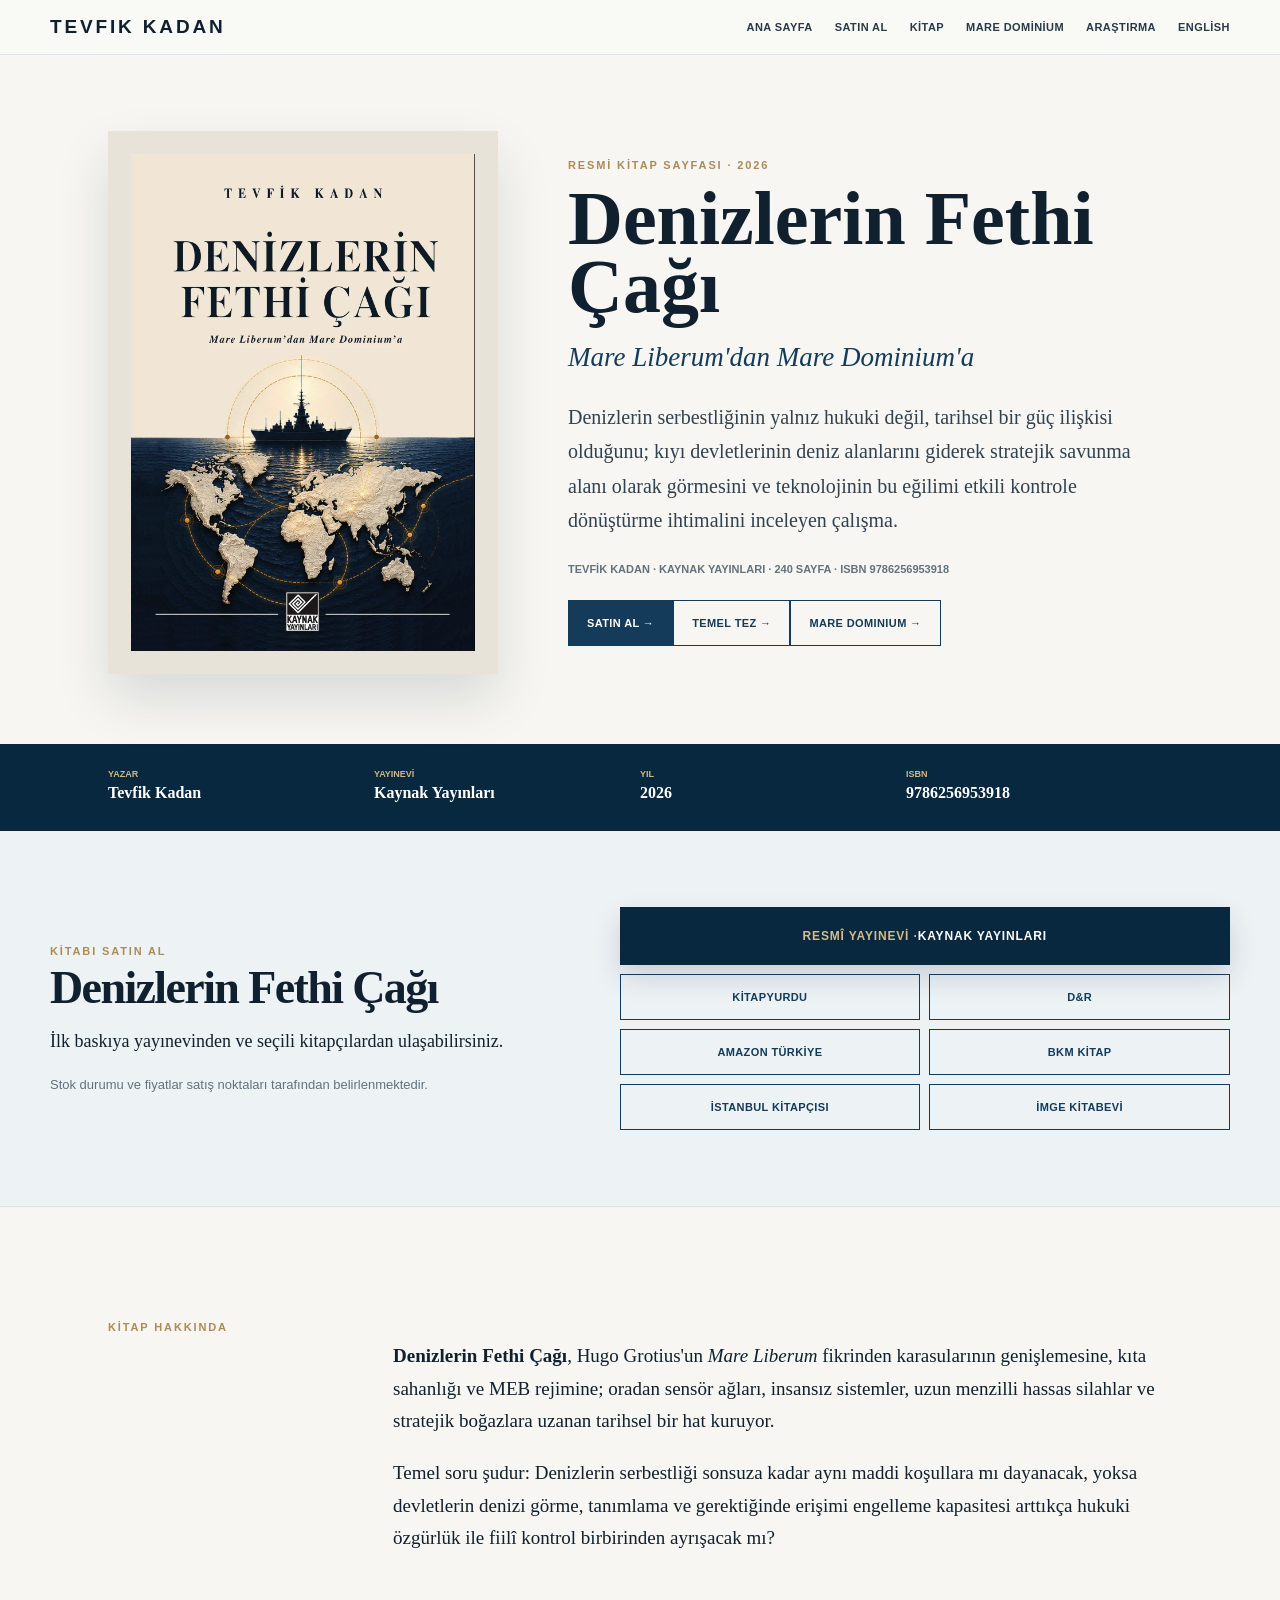
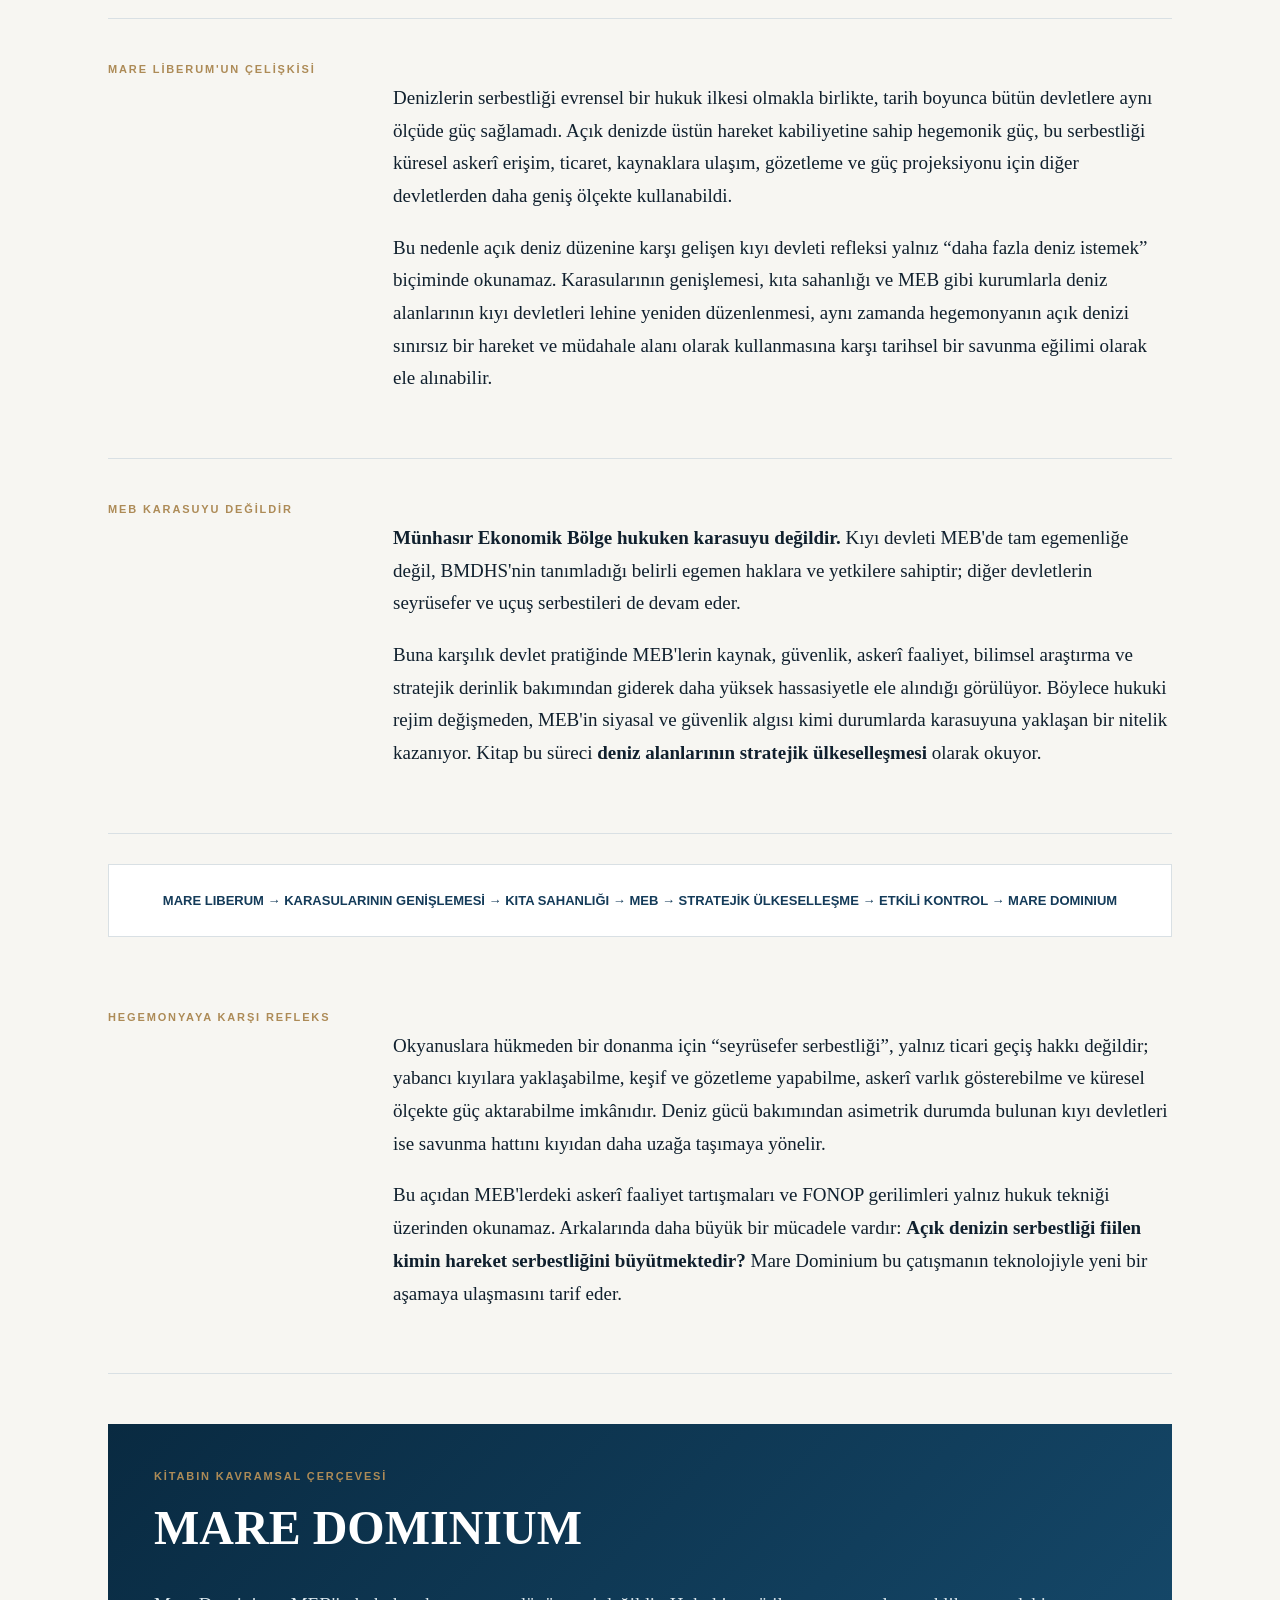
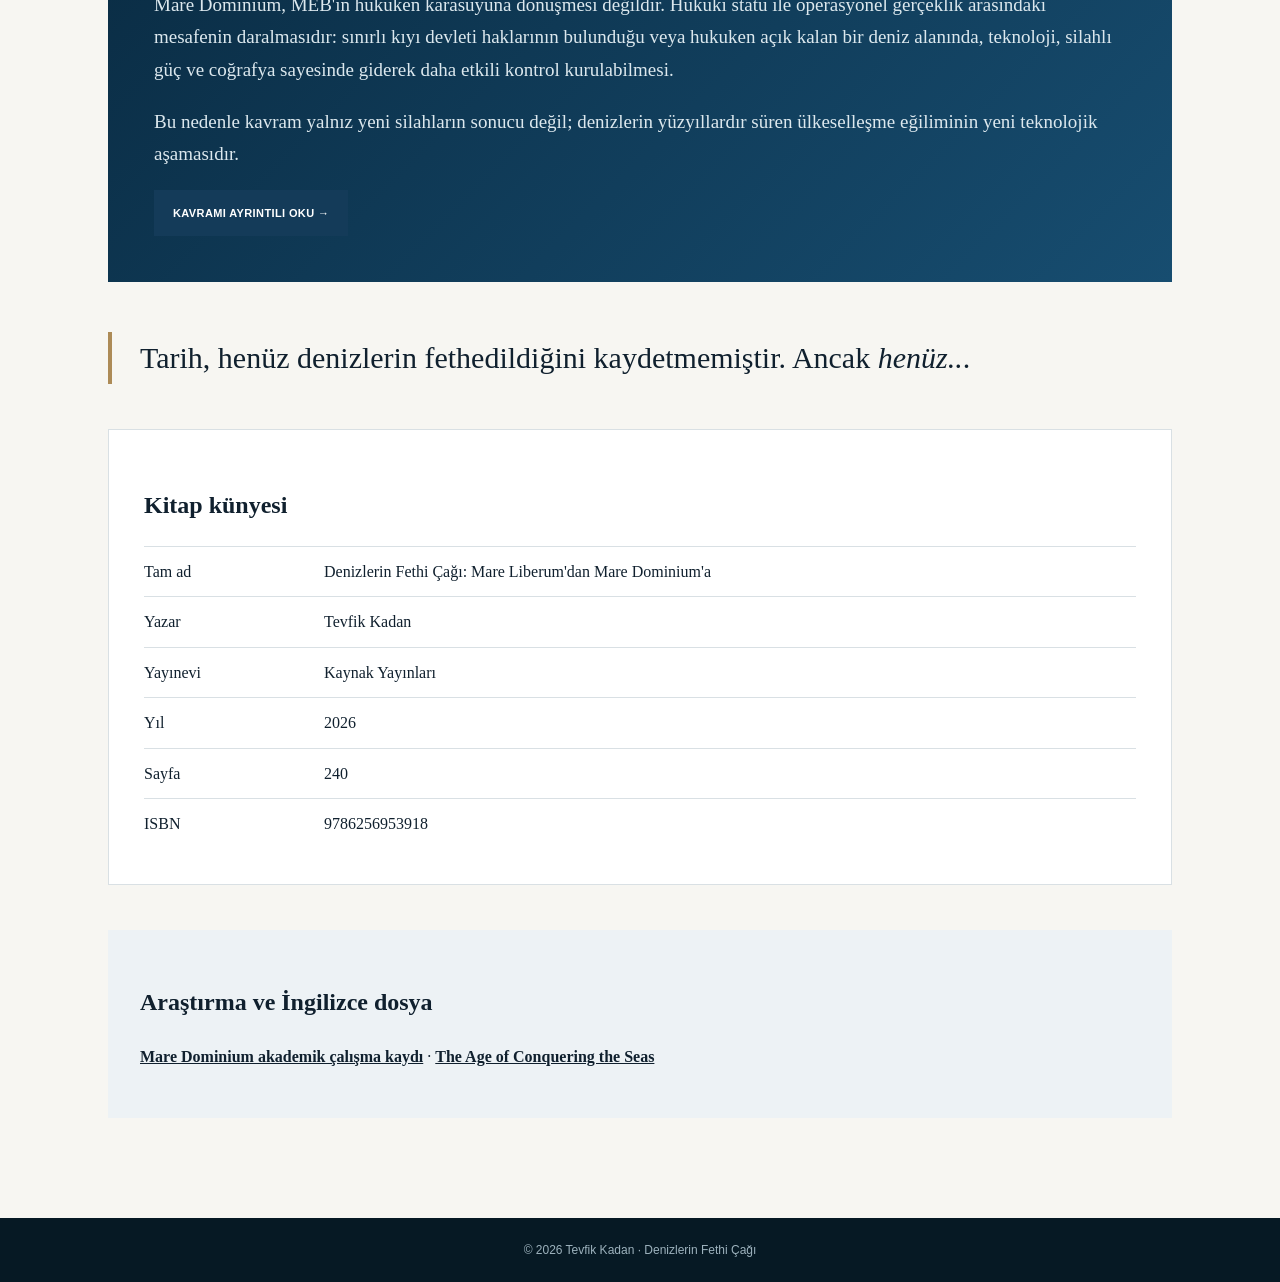
==== commit f756efc8: "Revise Turkish Mare Dominium quote" ====
--- a/denizlerin-fethi-cagi/index.html
+++ b/denizlerin-fethi-cagi/index.html
@@ -1 +1 @@
-<!doctype html><html lang="tr"><head><meta charset="utf-8"><meta name="viewport" content="width=device-width,initial-scale=1"><title>Denizlerin Fethi Çağı | Tevfik Kadan</title><meta name="description" content="Tevfik Kadan'ın Denizlerin Fethi Çağı kitabı: Mare Liberum'dan MEB'lerin stratejik ülkeselleşmesine ve Mare Dominium'a uzanan deniz hâkimiyeti dönüşümü."><meta name="author" content="Tevfik Kadan"><meta name="keywords" content="Denizlerin Fethi Çağı, Tevfik Kadan, Mare Dominium, Mare Liberum, MEB, münhasır ekonomik bölge, denizlerin serbestliği, deniz hukuku, deniz gücü, FONOP, deniz jeopolitiği"><link rel="canonical" href="https://tevfikkadan.com/denizlerin-fethi-cagi/"><link rel="alternate" hreflang="tr" href="https://tevfikkadan.com/denizlerin-fethi-cagi/"><link rel="alternate" hreflang="en" href="https://tevfikkadan.com/the-age-of-conquering-the-seas/"><link rel="alternate" hreflang="x-default" href="https://tevfikkadan.com/denizlerin-fethi-cagi/"><link rel="icon" href="/favicon.svg" type="image/svg+xml"><meta property="og:type" content="book"><meta property="og:title" content="Denizlerin Fethi Çağı | Tevfik Kadan"><meta property="og:description" content="Mare Liberum'dan Mare Dominium'a: MEB'lerin stratejik ülkeselleşmesi, hegemonik deniz hareketliliğine karşı kıyı devleti refleksi ve etkili deniz kontrolü."><meta property="og:url" content="https://tevfikkadan.com/denizlerin-fethi-cagi/"><meta property="og:image" content="https://tevfikkadan.com/Kapak.png"><meta name="twitter:card" content="summary_large_image"><script type="application/ld+json">{"@context":"https://schema.org","@graph":[{"@type":"Book","@id":"https://tevfikkadan.com/denizlerin-fethi-cagi/#book","name":"Denizlerin Fethi Çağı: Mare Liberum'dan Mare Dominium'a","alternateName":"The Age of Conquering the Seas: From Mare Liberum to Mare Dominium","url":"https://tevfikkadan.com/denizlerin-fethi-cagi/","image":"https://tevfikkadan.com/Kapak.png","isbn":"9786256953918","datePublished":"2026","inLanguage":"tr","numberOfPages":240,"author":{"@type":"Person","@id":"https://tevfikkadan.com/#person","name":"Tevfik Kadan","url":"https://tevfikkadan.com/","sameAs":["https://scholar.google.com/citations?user=6M8F-ooAAAAJ","https://orcid.org/0009-0007-7935-5857","https://www.wikidata.org/wiki/Q141360358"]},"publisher":{"@type":"Organization","name":"Kaynak Yayınları"},"sameAs":["https://www.wikidata.org/wiki/Q141348570","https://tevfikkadan.com/the-age-of-conquering-the-seas/"],"about":["Mare Dominium","Münhasır Ekonomik Bölge","Denizlerin serbestliği","Deniz hukuku","Deniz gücü","Hegemonik deniz hareketliliği","Stratejik ülkeselleşme","FONOP","Stratejik boğazlar"]},{"@type":"BreadcrumbList","itemListElement":[{"@type":"ListItem","position":1,"name":"Tevfik Kadan","item":"https://tevfikkadan.com/"},{"@type":"ListItem","position":2,"name":"Denizlerin Fethi Çağı","item":"https://tevfikkadan.com/denizlerin-fethi-cagi/"}]}]}</script><style>:root{--ink:#10202e;--navy:#143b59;--deep:#08283f;--muted:#66747e;--paper:#f7f5ef;--line:#d8deda;--gold:#ad8b57;--gold2:#d6bb88;--soft:#eaf0f2}*{box-sizing:border-box}body{margin:0;background:var(--paper);color:var(--ink);font-family:Georgia,'Times New Roman',serif;line-height:1.72}a{color:inherit}header{position:sticky;top:0;background:rgba(248,247,242,.96);border-bottom:1px solid var(--line);z-index:10}.nav{max-width:1120px;margin:auto;padding:17px 28px;display:flex;justify-content:space-between;align-items:center;gap:20px}.brand{font:800 18px Arial,sans-serif;letter-spacing:.14em;text-decoration:none;white-space:nowrap}.links{display:flex;gap:19px}.links a{font:800 10px Arial,sans-serif;text-decoration:none;text-transform:uppercase;white-space:nowrap}.hero{max-width:1120px;margin:auto;padding:76px 28px 70px;display:grid;grid-template-columns:390px 1fr;gap:70px;align-items:center}.cover-wrap{background:#e8e3d8;padding:23px;box-shadow:0 25px 50px rgba(13,32,46,.13)}.cover{width:100%;display:block}.kicker,.eyebrow{font:800 11px Arial,sans-serif;letter-spacing:.17em;text-transform:uppercase;color:var(--gold)}h1{font-size:clamp(50px,6vw,76px);line-height:.9;margin:13px 0}.sub{font-size:27px;font-style:italic;color:var(--navy)}.lead{font-size:20px;color:#30424f}.meta{margin:25px 0;font:700 11px Arial,sans-serif;color:var(--muted)}.btn{display:inline-flex;align-items:center;justify-content:center;min-height:46px;padding:11px 18px;border:1px solid var(--navy);background:var(--navy);color:#fff;text-decoration:none;font:800 11px Arial,sans-serif;letter-spacing:.035em;text-transform:uppercase}.btn.alt{background:transparent;color:var(--navy)}.band{background:var(--deep);color:white}.band-in{max-width:1120px;margin:auto;padding:25px 28px;display:grid;grid-template-columns:repeat(4,1fr)}.fact small{display:block;color:#d2b782;font:800 9px Arial,sans-serif}.purchase{background:var(--soft);border-bottom:1px solid var(--line)}.purchase-in{max-width:1240px;margin:auto;padding:76px 30px;display:grid;grid-template-columns:.9fr 1.1fr;gap:70px;align-items:center}.purchase h2{font-size:46px;letter-spacing:-.035em;line-height:1.05;margin:7px 0 14px}.purchase .purchase-lead{font-size:18px;color:var(--ink);margin:0 0 20px}.purchase .purchase-note{font:13px Arial,sans-serif;color:var(--muted);margin:0}.stores{display:grid;grid-template-columns:repeat(2,1fr);gap:9px}.stores .btn{margin:0}.stores .publisher{grid-column:1/-1;min-height:58px;background:var(--deep);border-color:var(--deep);font-size:12px;letter-spacing:.07em;box-shadow:0 12px 28px rgba(8,40,63,.16)}.stores .publisher:before{content:"Resmî Yayınevi · ";color:var(--gold2)}.wrap{max-width:1120px;margin:auto;padding:70px 28px 100px}.section{display:grid;grid-template-columns:230px 1fr;gap:55px;padding:44px 0;border-bottom:1px solid var(--line)}.text{font-size:19px}.quote{font-size:30px;border-left:4px solid var(--gold);padding-left:28px;margin:45px 0}.chain{background:white;border:1px solid var(--line);padding:28px;text-align:center;font:800 13px Arial,sans-serif;color:var(--navy);margin:30px 0}.mare{background:linear-gradient(135deg,#092a41,#174d70);color:white;padding:46px;margin:50px 0}.mare h2{font-size:48px;margin:5px 0}.mare p{font-size:19px;color:#dce8ee}.record{background:white;border:1px solid var(--line);padding:35px}.row{display:grid;grid-template-columns:180px 1fr;padding:11px 0;border-top:1px solid var(--line)}.buy{margin-top:45px;background:var(--soft);padding:32px}@media(max-width:820px){.nav{flex-wrap:wrap;padding:14px 20px}.links{width:100%;overflow-x:auto;padding-bottom:4px;gap:16px}.hero,.section,.purchase-in{grid-template-columns:1fr;gap:25px}.hero{padding:50px 20px}.cover-wrap{max-width:330px}.wrap{padding:50px 20px}.purchase-in{padding:58px 20px}.band-in{grid-template-columns:1fr 1fr}.row{grid-template-columns:1fr}}@media(max-width:520px){.band-in{grid-template-columns:1fr 1fr;gap:14px}.chain{text-align:left;line-height:1.7}.btn{margin-bottom:8px}.stores{grid-template-columns:1fr}.stores .publisher{grid-column:auto}}</style><link rel="stylesheet" href="/assets/site.css"></head><body><header><div class="nav"><a class="brand" href="/">TEVFIK KADAN</a><div class="links"><a href="/">Ana Sayfa</a><a href="#satinal">Satın Al</a><a href="#kitap">Kitap</a><a href="/mare-dominium/">Mare Dominium</a><a href="/research/">Araştırma</a><a href="/the-age-of-conquering-the-seas/">English</a></div></div></header><main><section class="hero" id="kitap"><div class="cover-wrap"><img class="cover" src="/Kapak.webp" alt="Denizlerin Fethi Çağı kitap kapağı" fetchpriority="high" decoding="async"></div><div><div class="kicker">Resmi Kitap Sayfası · 2026</div><h1>Denizlerin Fethi Çağı</h1><div class="sub">Mare Liberum'dan Mare Dominium'a</div><p class="lead">Denizlerin serbestliğinin yalnız hukuki değil, tarihsel bir güç ilişkisi olduğunu; kıyı devletlerinin deniz alanlarını giderek stratejik savunma alanı olarak görmesini ve teknolojinin bu eğilimi etkili kontrole dönüştürme ihtimalini inceleyen çalışma.</p><div class="meta">TEVFİK KADAN · KAYNAK YAYINLARI · 240 SAYFA · ISBN 9786256953918</div><a class="btn" href="#satinal">SATIN AL →</a><a class="btn alt" href="#tez">TEMEL TEZ →</a><a class="btn alt" href="/mare-dominium/">MARE DOMINIUM →</a></div></section><section class="band"><div class="band-in"><div class="fact"><small>YAZAR</small><strong>Tevfik Kadan</strong></div><div class="fact"><small>YAYINEVİ</small><strong>Kaynak Yayınları</strong></div><div class="fact"><small>YIL</small><strong>2026</strong></div><div class="fact"><small>ISBN</small><strong>9786256953918</strong></div></div></section><section class="purchase" id="satinal"><div class="purchase-in"><div><div class="kicker">Kitabı Satın Al</div><h2>Denizlerin Fethi Çağı</h2><p class="purchase-lead">İlk baskıya yayınevinden ve seçili kitapçılardan ulaşabilirsiniz.</p><p class="purchase-note">Stok durumu ve fiyatlar satış noktaları tarafından belirlenmektedir.</p></div><div class="stores"><a class="btn publisher" href="https://www.kaynakyayinlari.com/denizlerin-fethi-cagi-tevfik-kadan-p364796.html" target="_blank" rel="noopener">Kaynak Yayınları</a><a class="btn alt" href="https://www.kitapyurdu.com/kitap/denizlerin-fethi-cagi/759648.html" target="_blank" rel="noopener">Kitapyurdu</a><a class="btn alt" href="https://www.dr.com.tr/kitap/denizlerin-fethi-cagi-mare-liberumdan-mare-dominiuma/tevfik-kadan/arastirma-tarih/tarih/dunya-tarihi/urunno=0002232712001" target="_blank" rel="noopener">D&amp;R</a><a class="btn alt" href="https://www.amazon.com.tr/Denizlerin-Fethi-%C3%87a%C4%9F%C4%B1/dp/6256953916" target="_blank" rel="noopener">Amazon Türkiye</a><a class="btn alt" href="https://www.bkmkitap.com/denizlerin-fethi-cagi" target="_blank" rel="noopener">BKM Kitap</a><a class="btn alt" href="https://www.istanbulkitapcisi.com/denizlerin-fethi-cagi" target="_blank" rel="noopener">İstanbul Kitapçısı</a><a class="btn alt" href="https://www.imge.com.tr/urun/denizlerin-fethi-cagi-tevfik-kadan-9786256953918" target="_blank" rel="noopener">İmge Kitabevi</a></div></div></section><div class="wrap"><section class="section"><div class="eyebrow">Kitap hakkında</div><div class="text"><p><strong>Denizlerin Fethi Çağı</strong>, Hugo Grotius'un <em>Mare Liberum</em> fikrinden karasularının genişlemesine, kıta sahanlığı ve MEB rejimine; oradan sensör ağları, insansız sistemler, uzun menzilli hassas silahlar ve stratejik boğazlara uzanan tarihsel bir hat kuruyor.</p><p>Temel soru şudur: Denizlerin serbestliği sonsuza kadar aynı maddi koşullara mı dayanacak, yoksa devletlerin denizi görme, tanımlama ve gerektiğinde erişimi engelleme kapasitesi arttıkça hukuki özgürlük ile fiilî kontrol birbirinden ayrışacak mı?</p></div></section><section class="section" id="tez"><div class="eyebrow">Mare Liberum'un çelişkisi</div><div class="text"><p>Denizlerin serbestliği evrensel bir hukuk ilkesi olmakla birlikte, tarih boyunca bütün devletlere aynı ölçüde güç sağlamadı. Açık denizde üstün hareket kabiliyetine sahip hegemonik güç, bu serbestliği küresel askerî erişim, ticaret, kaynaklara ulaşım, gözetleme ve güç projeksiyonu için diğer devletlerden daha geniş ölçekte kullanabildi.</p><p>Bu nedenle açık deniz düzenine karşı gelişen kıyı devleti refleksi yalnız “daha fazla deniz istemek” biçiminde okunamaz. Karasularının genişlemesi, kıta sahanlığı ve MEB gibi kurumlarla deniz alanlarının kıyı devletleri lehine yeniden düzenlenmesi, aynı zamanda hegemonyanın açık denizi sınırsız bir hareket ve müdahale alanı olarak kullanmasına karşı tarihsel bir savunma eğilimi olarak ele alınabilir.</p></div></section><section class="section"><div class="eyebrow">MEB karasuyu değildir</div><div class="text"><p><strong>Münhasır Ekonomik Bölge hukuken karasuyu değildir.</strong> Kıyı devleti MEB'de tam egemenliğe değil, BMDHS'nin tanımladığı belirli egemen haklara ve yetkilere sahiptir; diğer devletlerin seyrüsefer ve uçuş serbestileri de devam eder.</p><p>Buna karşılık devlet pratiğinde MEB'lerin kaynak, güvenlik, askerî faaliyet, bilimsel araştırma ve stratejik derinlik bakımından giderek daha yüksek hassasiyetle ele alındığı görülüyor. Böylece hukuki rejim değişmeden, MEB'in siyasal ve güvenlik algısı kimi durumlarda karasuyuna yaklaşan bir nitelik kazanıyor. Kitap bu süreci <strong>deniz alanlarının stratejik ülkeselleşmesi</strong> olarak okuyor.</p></div></section><div class="chain">MARE LIBERUM → KARASULARININ GENİŞLEMESİ → KITA SAHANLIĞI → MEB → STRATEJİK ÜLKESELLEŞME → ETKİLİ KONTROL → MARE DOMINIUM</div><section class="section"><div class="eyebrow">Hegemonyaya karşı refleks</div><div class="text"><p>Okyanuslara hükmeden bir donanma için “seyrüsefer serbestliği”, yalnız ticari geçiş hakkı değildir; yabancı kıyılara yaklaşabilme, keşif ve gözetleme yapabilme, askerî varlık gösterebilme ve küresel ölçekte güç aktarabilme imkânıdır. Deniz gücü bakımından asimetrik durumda bulunan kıyı devletleri ise savunma hattını kıyıdan daha uzağa taşımaya yönelir.</p><p>Bu açıdan MEB'lerdeki askerî faaliyet tartışmaları ve FONOP gerilimleri yalnız hukuk tekniği üzerinden okunamaz. Arkalarında daha büyük bir mücadele vardır: <strong>Açık denizin serbestliği fiilen kimin hareket serbestliğini büyütmektedir?</strong> Mare Dominium bu çatışmanın teknolojiyle yeni bir aşamaya ulaşmasını tarif eder.</p></div></section><section class="mare"><div class="kicker">Kitabın kavramsal çerçevesi</div><h2>MARE DOMINIUM</h2><p>Mare Dominium, MEB'in hukuken karasuyuna dönüşmesi değildir. Hukuki statü ile operasyonel gerçeklik arasındaki mesafenin daralmasıdır: sınırlı kıyı devleti haklarının bulunduğu veya hukuken açık kalan bir deniz alanında, teknoloji, silahlı güç ve coğrafya sayesinde giderek daha etkili kontrol kurulabilmesi.</p><p>Bu nedenle kavram yalnız yeni silahların sonucu değil; denizlerin yüzyıllardır süren ülkeselleşme eğiliminin yeni teknolojik aşamasıdır.</p><a class="btn" href="/mare-dominium/">KAVRAMI AYRINTILI OKU →</a></section><div class="quote">“Tarih henüz denizlerin fethini kaydetmedi.” Anahtar kelime: <em>henüz</em>.</div><section class="record"><h2>Kitap künyesi</h2><div class="row"><span>Tam ad</span><div>Denizlerin Fethi Çağı: Mare Liberum'dan Mare Dominium'a</div></div><div class="row"><span>Yazar</span><div>Tevfik Kadan</div></div><div class="row"><span>Yayınevi</span><div>Kaynak Yayınları</div></div><div class="row"><span>Yıl</span><div>2026</div></div><div class="row"><span>Sayfa</span><div>240</div></div><div class="row"><span>ISBN</span><div>9786256953918</div></div></section><section class="buy"><h2>Araştırma ve İngilizce dosya</h2><p><a href="/research/mare-dominium.html"><strong>Mare Dominium akademik çalışma kaydı</strong></a> · <a href="/the-age-of-conquering-the-seas/"><strong>The Age of Conquering the Seas</strong></a></p></section></div></main><footer>© 2026 Tevfik Kadan · Denizlerin Fethi Çağı</footer></body></html>+<!doctype html><html lang="tr"><head><meta charset="utf-8"><meta name="viewport" content="width=device-width,initial-scale=1"><title>Denizlerin Fethi Çağı | Tevfik Kadan</title><meta name="description" content="Tevfik Kadan'ın Denizlerin Fethi Çağı kitabı: Mare Liberum'dan MEB'lerin stratejik ülkeselleşmesine ve Mare Dominium'a uzanan deniz hâkimiyeti dönüşümü."><meta name="author" content="Tevfik Kadan"><meta name="keywords" content="Denizlerin Fethi Çağı, Tevfik Kadan, Mare Dominium, Mare Liberum, MEB, münhasır ekonomik bölge, denizlerin serbestliği, deniz hukuku, deniz gücü, FONOP, deniz jeopolitiği"><link rel="canonical" href="https://tevfikkadan.com/denizlerin-fethi-cagi/"><link rel="alternate" hreflang="tr" href="https://tevfikkadan.com/denizlerin-fethi-cagi/"><link rel="alternate" hreflang="en" href="https://tevfikkadan.com/the-age-of-conquering-the-seas/"><link rel="alternate" hreflang="x-default" href="https://tevfikkadan.com/denizlerin-fethi-cagi/"><link rel="icon" href="/favicon.svg" type="image/svg+xml"><meta property="og:type" content="book"><meta property="og:title" content="Denizlerin Fethi Çağı | Tevfik Kadan"><meta property="og:description" content="Mare Liberum'dan Mare Dominium'a: MEB'lerin stratejik ülkeselleşmesi, hegemonik deniz hareketliliğine karşı kıyı devleti refleksi ve etkili deniz kontrolü."><meta property="og:url" content="https://tevfikkadan.com/denizlerin-fethi-cagi/"><meta property="og:image" content="https://tevfikkadan.com/Kapak.png"><meta name="twitter:card" content="summary_large_image"><script type="application/ld+json">{"@context":"https://schema.org","@graph":[{"@type":"Book","@id":"https://tevfikkadan.com/denizlerin-fethi-cagi/#book","name":"Denizlerin Fethi Çağı: Mare Liberum'dan Mare Dominium'a","alternateName":"The Age of Conquering the Seas: From Mare Liberum to Mare Dominium","url":"https://tevfikkadan.com/denizlerin-fethi-cagi/","image":"https://tevfikkadan.com/Kapak.png","isbn":"9786256953918","datePublished":"2026","inLanguage":"tr","numberOfPages":240,"author":{"@type":"Person","@id":"https://tevfikkadan.com/#person","name":"Tevfik Kadan","url":"https://tevfikkadan.com/","sameAs":["https://scholar.google.com/citations?user=6M8F-ooAAAAJ","https://orcid.org/0009-0007-7935-5857","https://www.wikidata.org/wiki/Q141360358"]},"publisher":{"@type":"Organization","name":"Kaynak Yayınları"},"sameAs":["https://www.wikidata.org/wiki/Q141348570","https://tevfikkadan.com/the-age-of-conquering-the-seas/"],"about":["Mare Dominium","Münhasır Ekonomik Bölge","Denizlerin serbestliği","Deniz hukuku","Deniz gücü","Hegemonik deniz hareketliliği","Stratejik ülkeselleşme","FONOP","Stratejik boğazlar"]},{"@type":"BreadcrumbList","itemListElement":[{"@type":"ListItem","position":1,"name":"Tevfik Kadan","item":"https://tevfikkadan.com/"},{"@type":"ListItem","position":2,"name":"Denizlerin Fethi Çağı","item":"https://tevfikkadan.com/denizlerin-fethi-cagi/"}]}]}</script><style>:root{--ink:#10202e;--navy:#143b59;--deep:#08283f;--muted:#66747e;--paper:#f7f5ef;--line:#d8deda;--gold:#ad8b57;--gold2:#d6bb88;--soft:#eaf0f2}*{box-sizing:border-box}body{margin:0;background:var(--paper);color:var(--ink);font-family:Georgia,'Times New Roman',serif;line-height:1.72}a{color:inherit}header{position:sticky;top:0;background:rgba(248,247,242,.96);border-bottom:1px solid var(--line);z-index:10}.nav{max-width:1120px;margin:auto;padding:17px 28px;display:flex;justify-content:space-between;align-items:center;gap:20px}.brand{font:800 18px Arial,sans-serif;letter-spacing:.14em;text-decoration:none;white-space:nowrap}.links{display:flex;gap:19px}.links a{font:800 10px Arial,sans-serif;text-decoration:none;text-transform:uppercase;white-space:nowrap}.hero{max-width:1120px;margin:auto;padding:76px 28px 70px;display:grid;grid-template-columns:390px 1fr;gap:70px;align-items:center}.cover-wrap{background:#e8e3d8;padding:23px;box-shadow:0 25px 50px rgba(13,32,46,.13)}.cover{width:100%;display:block}.kicker,.eyebrow{font:800 11px Arial,sans-serif;letter-spacing:.17em;text-transform:uppercase;color:var(--gold)}h1{font-size:clamp(50px,6vw,76px);line-height:.9;margin:13px 0}.sub{font-size:27px;font-style:italic;color:var(--navy)}.lead{font-size:20px;color:#30424f}.meta{margin:25px 0;font:700 11px Arial,sans-serif;color:var(--muted)}.btn{display:inline-flex;align-items:center;justify-content:center;min-height:46px;padding:11px 18px;border:1px solid var(--navy);background:var(--navy);color:#fff;text-decoration:none;font:800 11px Arial,sans-serif;letter-spacing:.035em;text-transform:uppercase}.btn.alt{background:transparent;color:var(--navy)}.band{background:var(--deep);color:white}.band-in{max-width:1120px;margin:auto;padding:25px 28px;display:grid;grid-template-columns:repeat(4,1fr)}.fact small{display:block;color:#d2b782;font:800 9px Arial,sans-serif}.purchase{background:var(--soft);border-bottom:1px solid var(--line)}.purchase-in{max-width:1240px;margin:auto;padding:76px 30px;display:grid;grid-template-columns:.9fr 1.1fr;gap:70px;align-items:center}.purchase h2{font-size:46px;letter-spacing:-.035em;line-height:1.05;margin:7px 0 14px}.purchase .purchase-lead{font-size:18px;color:var(--ink);margin:0 0 20px}.purchase .purchase-note{font:13px Arial,sans-serif;color:var(--muted);margin:0}.stores{display:grid;grid-template-columns:repeat(2,1fr);gap:9px}.stores .btn{margin:0}.stores .publisher{grid-column:1/-1;min-height:58px;background:var(--deep);border-color:var(--deep);font-size:12px;letter-spacing:.07em;box-shadow:0 12px 28px rgba(8,40,63,.16)}.stores .publisher:before{content:"Resmî Yayınevi · ";color:var(--gold2)}.wrap{max-width:1120px;margin:auto;padding:70px 28px 100px}.section{display:grid;grid-template-columns:230px 1fr;gap:55px;padding:44px 0;border-bottom:1px solid var(--line)}.text{font-size:19px}.quote{font-size:30px;border-left:4px solid var(--gold);padding-left:28px;margin:45px 0}.chain{background:white;border:1px solid var(--line);padding:28px;text-align:center;font:800 13px Arial,sans-serif;color:var(--navy);margin:30px 0}.mare{background:linear-gradient(135deg,#092a41,#174d70);color:white;padding:46px;margin:50px 0}.mare h2{font-size:48px;margin:5px 0}.mare p{font-size:19px;color:#dce8ee}.record{background:white;border:1px solid var(--line);padding:35px}.row{display:grid;grid-template-columns:180px 1fr;padding:11px 0;border-top:1px solid var(--line)}.buy{margin-top:45px;background:var(--soft);padding:32px}@media(max-width:820px){.nav{flex-wrap:wrap;padding:14px 20px}.links{width:100%;overflow-x:auto;padding-bottom:4px;gap:16px}.hero,.section,.purchase-in{grid-template-columns:1fr;gap:25px}.hero{padding:50px 20px}.cover-wrap{max-width:330px}.wrap{padding:50px 20px}.purchase-in{padding:58px 20px}.band-in{grid-template-columns:1fr 1fr}.row{grid-template-columns:1fr}}@media(max-width:520px){.band-in{grid-template-columns:1fr 1fr;gap:14px}.chain{text-align:left;line-height:1.7}.btn{margin-bottom:8px}.stores{grid-template-columns:1fr}.stores .publisher{grid-column:auto}}</style><link rel="stylesheet" href="/assets/site.css"></head><body><header><div class="nav"><a class="brand" href="/">TEVFIK KADAN</a><div class="links"><a href="/">Ana Sayfa</a><a href="#satinal">Satın Al</a><a href="#kitap">Kitap</a><a href="/mare-dominium/">Mare Dominium</a><a href="/research/">Araştırma</a><a href="/the-age-of-conquering-the-seas/">English</a></div></div></header><main><section class="hero" id="kitap"><div class="cover-wrap"><img class="cover" src="/Kapak.webp" alt="Denizlerin Fethi Çağı kitap kapağı" fetchpriority="high" decoding="async"></div><div><div class="kicker">Resmi Kitap Sayfası · 2026</div><h1>Denizlerin Fethi Çağı</h1><div class="sub">Mare Liberum'dan Mare Dominium'a</div><p class="lead">Denizlerin serbestliğinin yalnız hukuki değil, tarihsel bir güç ilişkisi olduğunu; kıyı devletlerinin deniz alanlarını giderek stratejik savunma alanı olarak görmesini ve teknolojinin bu eğilimi etkili kontrole dönüştürme ihtimalini inceleyen çalışma.</p><div class="meta">TEVFİK KADAN · KAYNAK YAYINLARI · 240 SAYFA · ISBN 9786256953918</div><a class="btn" href="#satinal">SATIN AL →</a><a class="btn alt" href="#tez">TEMEL TEZ →</a><a class="btn alt" href="/mare-dominium/">MARE DOMINIUM →</a></div></section><section class="band"><div class="band-in"><div class="fact"><small>YAZAR</small><strong>Tevfik Kadan</strong></div><div class="fact"><small>YAYINEVİ</small><strong>Kaynak Yayınları</strong></div><div class="fact"><small>YIL</small><strong>2026</strong></div><div class="fact"><small>ISBN</small><strong>9786256953918</strong></div></div></section><section class="purchase" id="satinal"><div class="purchase-in"><div><div class="kicker">Kitabı Satın Al</div><h2>Denizlerin Fethi Çağı</h2><p class="purchase-lead">İlk baskıya yayınevinden ve seçili kitapçılardan ulaşabilirsiniz.</p><p class="purchase-note">Stok durumu ve fiyatlar satış noktaları tarafından belirlenmektedir.</p></div><div class="stores"><a class="btn publisher" href="https://www.kaynakyayinlari.com/denizlerin-fethi-cagi-tevfik-kadan-p364796.html" target="_blank" rel="noopener">Kaynak Yayınları</a><a class="btn alt" href="https://www.kitapyurdu.com/kitap/denizlerin-fethi-cagi/759648.html" target="_blank" rel="noopener">Kitapyurdu</a><a class="btn alt" href="https://www.dr.com.tr/kitap/denizlerin-fethi-cagi-mare-liberumdan-mare-dominiuma/tevfik-kadan/arastirma-tarih/tarih/dunya-tarihi/urunno=0002232712001" target="_blank" rel="noopener">D&amp;R</a><a class="btn alt" href="https://www.amazon.com.tr/Denizlerin-Fethi-%C3%87a%C4%9F%C4%B1/dp/6256953916" target="_blank" rel="noopener">Amazon Türkiye</a><a class="btn alt" href="https://www.bkmkitap.com/denizlerin-fethi-cagi" target="_blank" rel="noopener">BKM Kitap</a><a class="btn alt" href="https://www.istanbulkitapcisi.com/denizlerin-fethi-cagi" target="_blank" rel="noopener">İstanbul Kitapçısı</a><a class="btn alt" href="https://www.imge.com.tr/urun/denizlerin-fethi-cagi-tevfik-kadan-9786256953918" target="_blank" rel="noopener">İmge Kitabevi</a></div></div></section><div class="wrap"><section class="section"><div class="eyebrow">Kitap hakkında</div><div class="text"><p><strong>Denizlerin Fethi Çağı</strong>, Hugo Grotius'un <em>Mare Liberum</em> fikrinden karasularının genişlemesine, kıta sahanlığı ve MEB rejimine; oradan sensör ağları, insansız sistemler, uzun menzilli hassas silahlar ve stratejik boğazlara uzanan tarihsel bir hat kuruyor.</p><p>Temel soru şudur: Denizlerin serbestliği sonsuza kadar aynı maddi koşullara mı dayanacak, yoksa devletlerin denizi görme, tanımlama ve gerektiğinde erişimi engelleme kapasitesi arttıkça hukuki özgürlük ile fiilî kontrol birbirinden ayrışacak mı?</p></div></section><section class="section" id="tez"><div class="eyebrow">Mare Liberum'un çelişkisi</div><div class="text"><p>Denizlerin serbestliği evrensel bir hukuk ilkesi olmakla birlikte, tarih boyunca bütün devletlere aynı ölçüde güç sağlamadı. Açık denizde üstün hareket kabiliyetine sahip hegemonik güç, bu serbestliği küresel askerî erişim, ticaret, kaynaklara ulaşım, gözetleme ve güç projeksiyonu için diğer devletlerden daha geniş ölçekte kullanabildi.</p><p>Bu nedenle açık deniz düzenine karşı gelişen kıyı devleti refleksi yalnız “daha fazla deniz istemek” biçiminde okunamaz. Karasularının genişlemesi, kıta sahanlığı ve MEB gibi kurumlarla deniz alanlarının kıyı devletleri lehine yeniden düzenlenmesi, aynı zamanda hegemonyanın açık denizi sınırsız bir hareket ve müdahale alanı olarak kullanmasına karşı tarihsel bir savunma eğilimi olarak ele alınabilir.</p></div></section><section class="section"><div class="eyebrow">MEB karasuyu değildir</div><div class="text"><p><strong>Münhasır Ekonomik Bölge hukuken karasuyu değildir.</strong> Kıyı devleti MEB'de tam egemenliğe değil, BMDHS'nin tanımladığı belirli egemen haklara ve yetkilere sahiptir; diğer devletlerin seyrüsefer ve uçuş serbestileri de devam eder.</p><p>Buna karşılık devlet pratiğinde MEB'lerin kaynak, güvenlik, askerî faaliyet, bilimsel araştırma ve stratejik derinlik bakımından giderek daha yüksek hassasiyetle ele alındığı görülüyor. Böylece hukuki rejim değişmeden, MEB'in siyasal ve güvenlik algısı kimi durumlarda karasuyuna yaklaşan bir nitelik kazanıyor. Kitap bu süreci <strong>deniz alanlarının stratejik ülkeselleşmesi</strong> olarak okuyor.</p></div></section><div class="chain">MARE LIBERUM → KARASULARININ GENİŞLEMESİ → KITA SAHANLIĞI → MEB → STRATEJİK ÜLKESELLEŞME → ETKİLİ KONTROL → MARE DOMINIUM</div><section class="section"><div class="eyebrow">Hegemonyaya karşı refleks</div><div class="text"><p>Okyanuslara hükmeden bir donanma için “seyrüsefer serbestliği”, yalnız ticari geçiş hakkı değildir; yabancı kıyılara yaklaşabilme, keşif ve gözetleme yapabilme, askerî varlık gösterebilme ve küresel ölçekte güç aktarabilme imkânıdır. Deniz gücü bakımından asimetrik durumda bulunan kıyı devletleri ise savunma hattını kıyıdan daha uzağa taşımaya yönelir.</p><p>Bu açıdan MEB'lerdeki askerî faaliyet tartışmaları ve FONOP gerilimleri yalnız hukuk tekniği üzerinden okunamaz. Arkalarında daha büyük bir mücadele vardır: <strong>Açık denizin serbestliği fiilen kimin hareket serbestliğini büyütmektedir?</strong> Mare Dominium bu çatışmanın teknolojiyle yeni bir aşamaya ulaşmasını tarif eder.</p></div></section><section class="mare"><div class="kicker">Kitabın kavramsal çerçevesi</div><h2>MARE DOMINIUM</h2><p>Mare Dominium, MEB'in hukuken karasuyuna dönüşmesi değildir. Hukuki statü ile operasyonel gerçeklik arasındaki mesafenin daralmasıdır: sınırlı kıyı devleti haklarının bulunduğu veya hukuken açık kalan bir deniz alanında, teknoloji, silahlı güç ve coğrafya sayesinde giderek daha etkili kontrol kurulabilmesi.</p><p>Bu nedenle kavram yalnız yeni silahların sonucu değil; denizlerin yüzyıllardır süren ülkeselleşme eğiliminin yeni teknolojik aşamasıdır.</p><a class="btn" href="/mare-dominium/">KAVRAMI AYRINTILI OKU →</a></section><div class="quote">Tarih, henüz denizlerin fethedildiğini kaydetmemiştir. Ancak <em>henüz..</em>.</div><section class="record"><h2>Kitap künyesi</h2><div class="row"><span>Tam ad</span><div>Denizlerin Fethi Çağı: Mare Liberum'dan Mare Dominium'a</div></div><div class="row"><span>Yazar</span><div>Tevfik Kadan</div></div><div class="row"><span>Yayınevi</span><div>Kaynak Yayınları</div></div><div class="row"><span>Yıl</span><div>2026</div></div><div class="row"><span>Sayfa</span><div>240</div></div><div class="row"><span>ISBN</span><div>9786256953918</div></div></section><section class="buy"><h2>Araştırma ve İngilizce dosya</h2><p><a href="/research/mare-dominium.html"><strong>Mare Dominium akademik çalışma kaydı</strong></a> · <a href="/the-age-of-conquering-the-seas/"><strong>The Age of Conquering the Seas</strong></a></p></section></div></main><footer>© 2026 Tevfik Kadan · Denizlerin Fethi Çağı</footer></body></html>
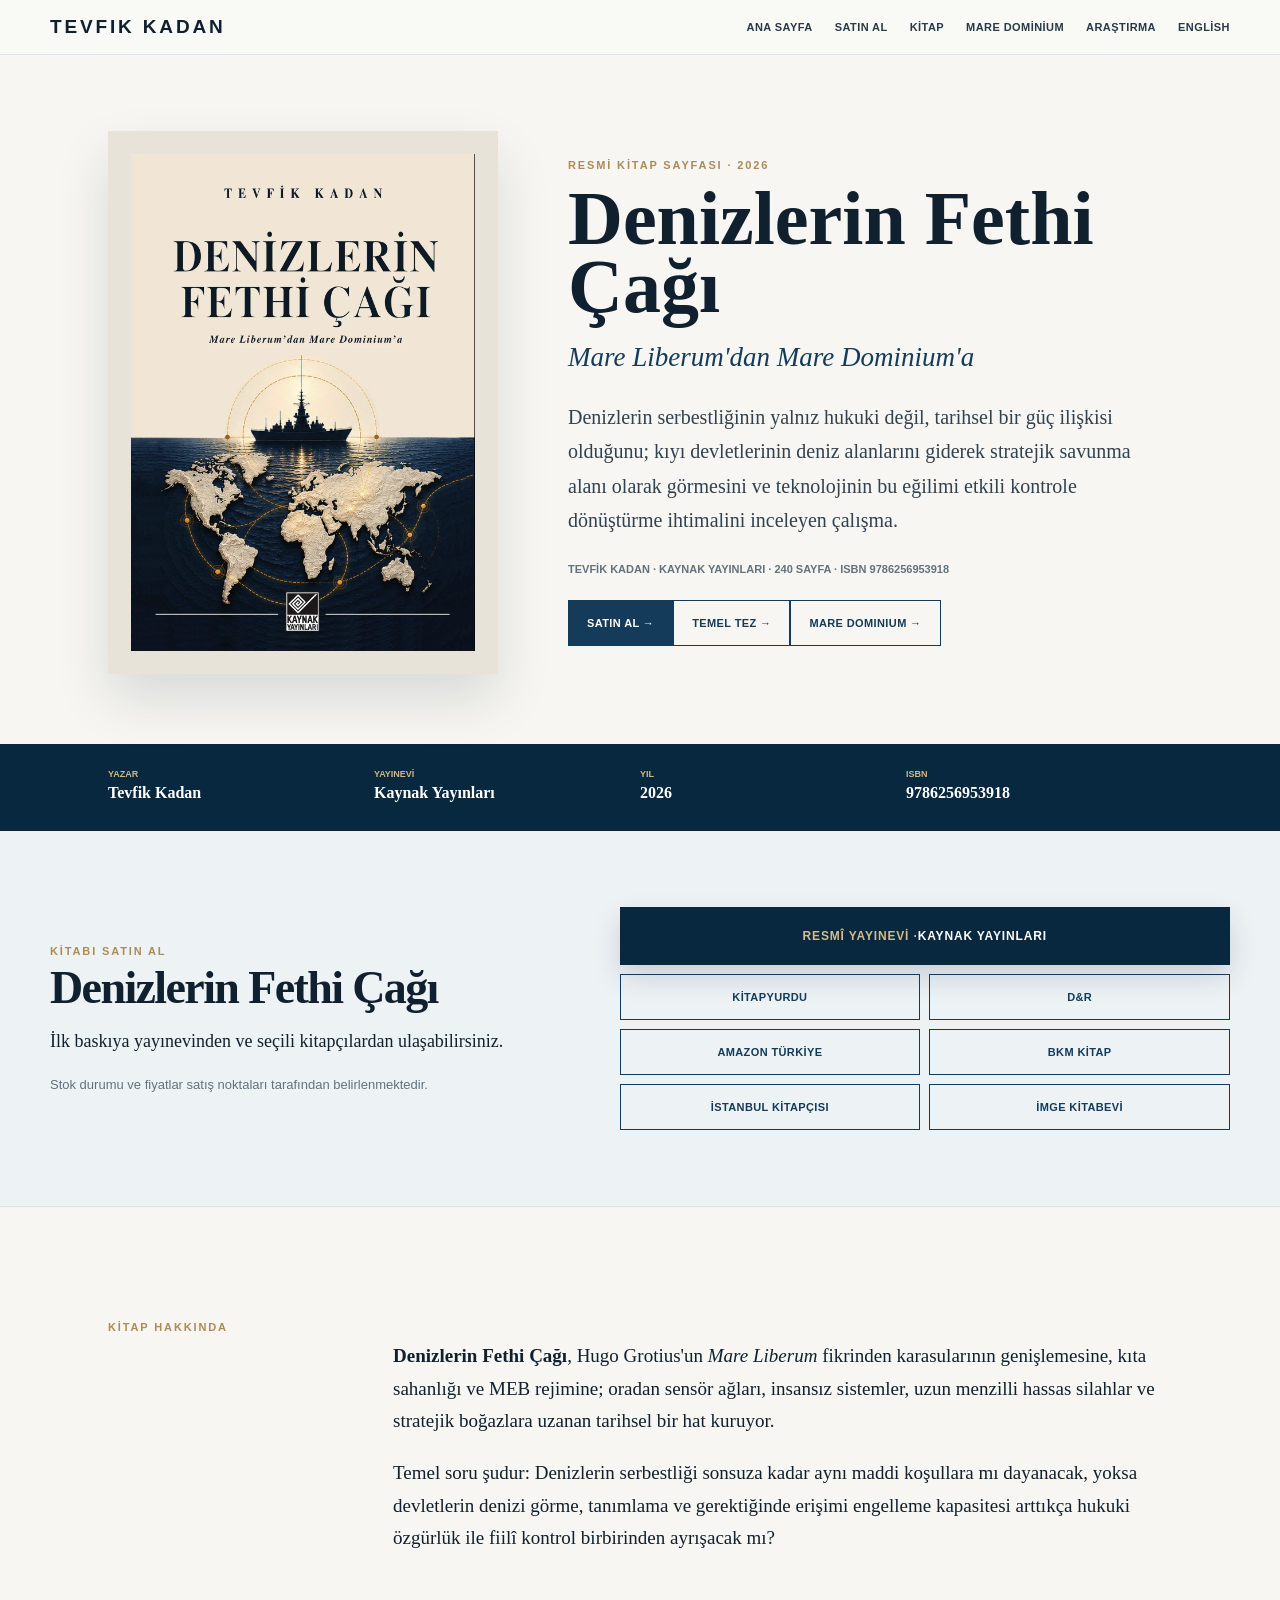
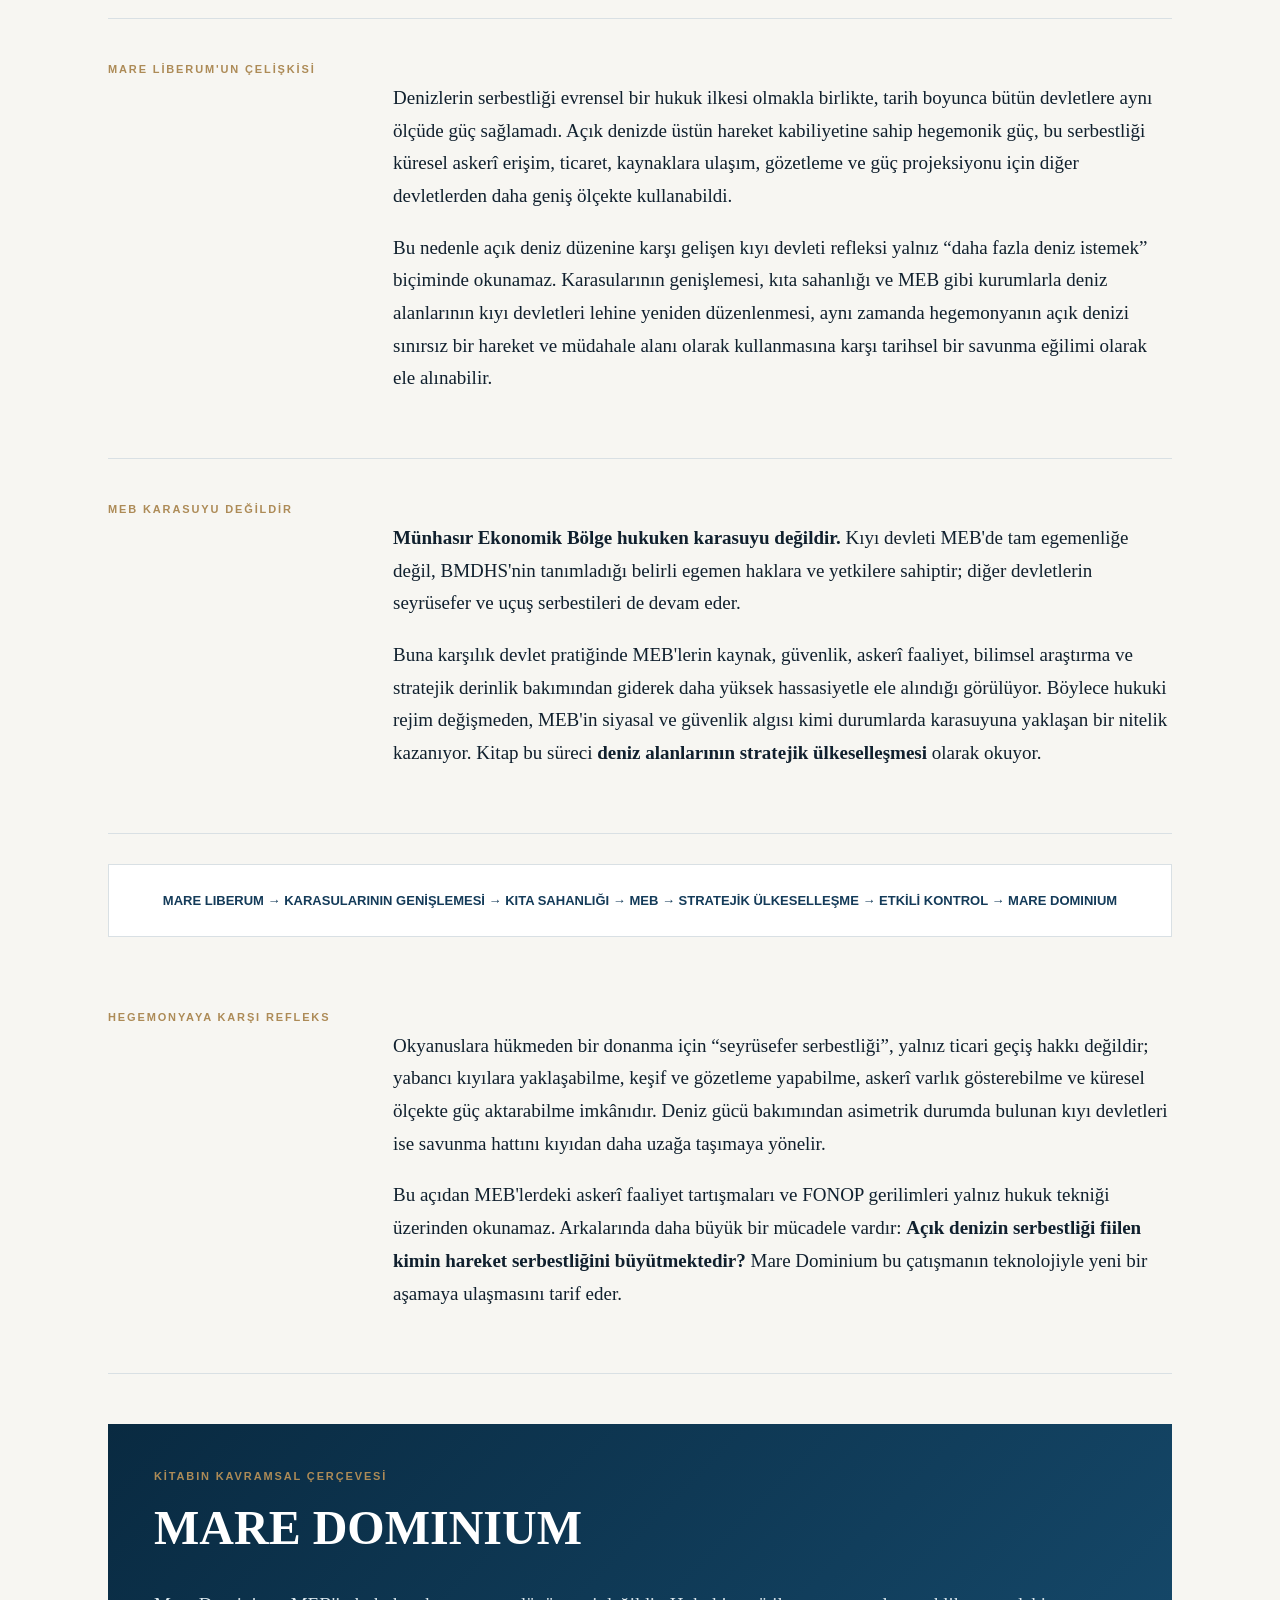
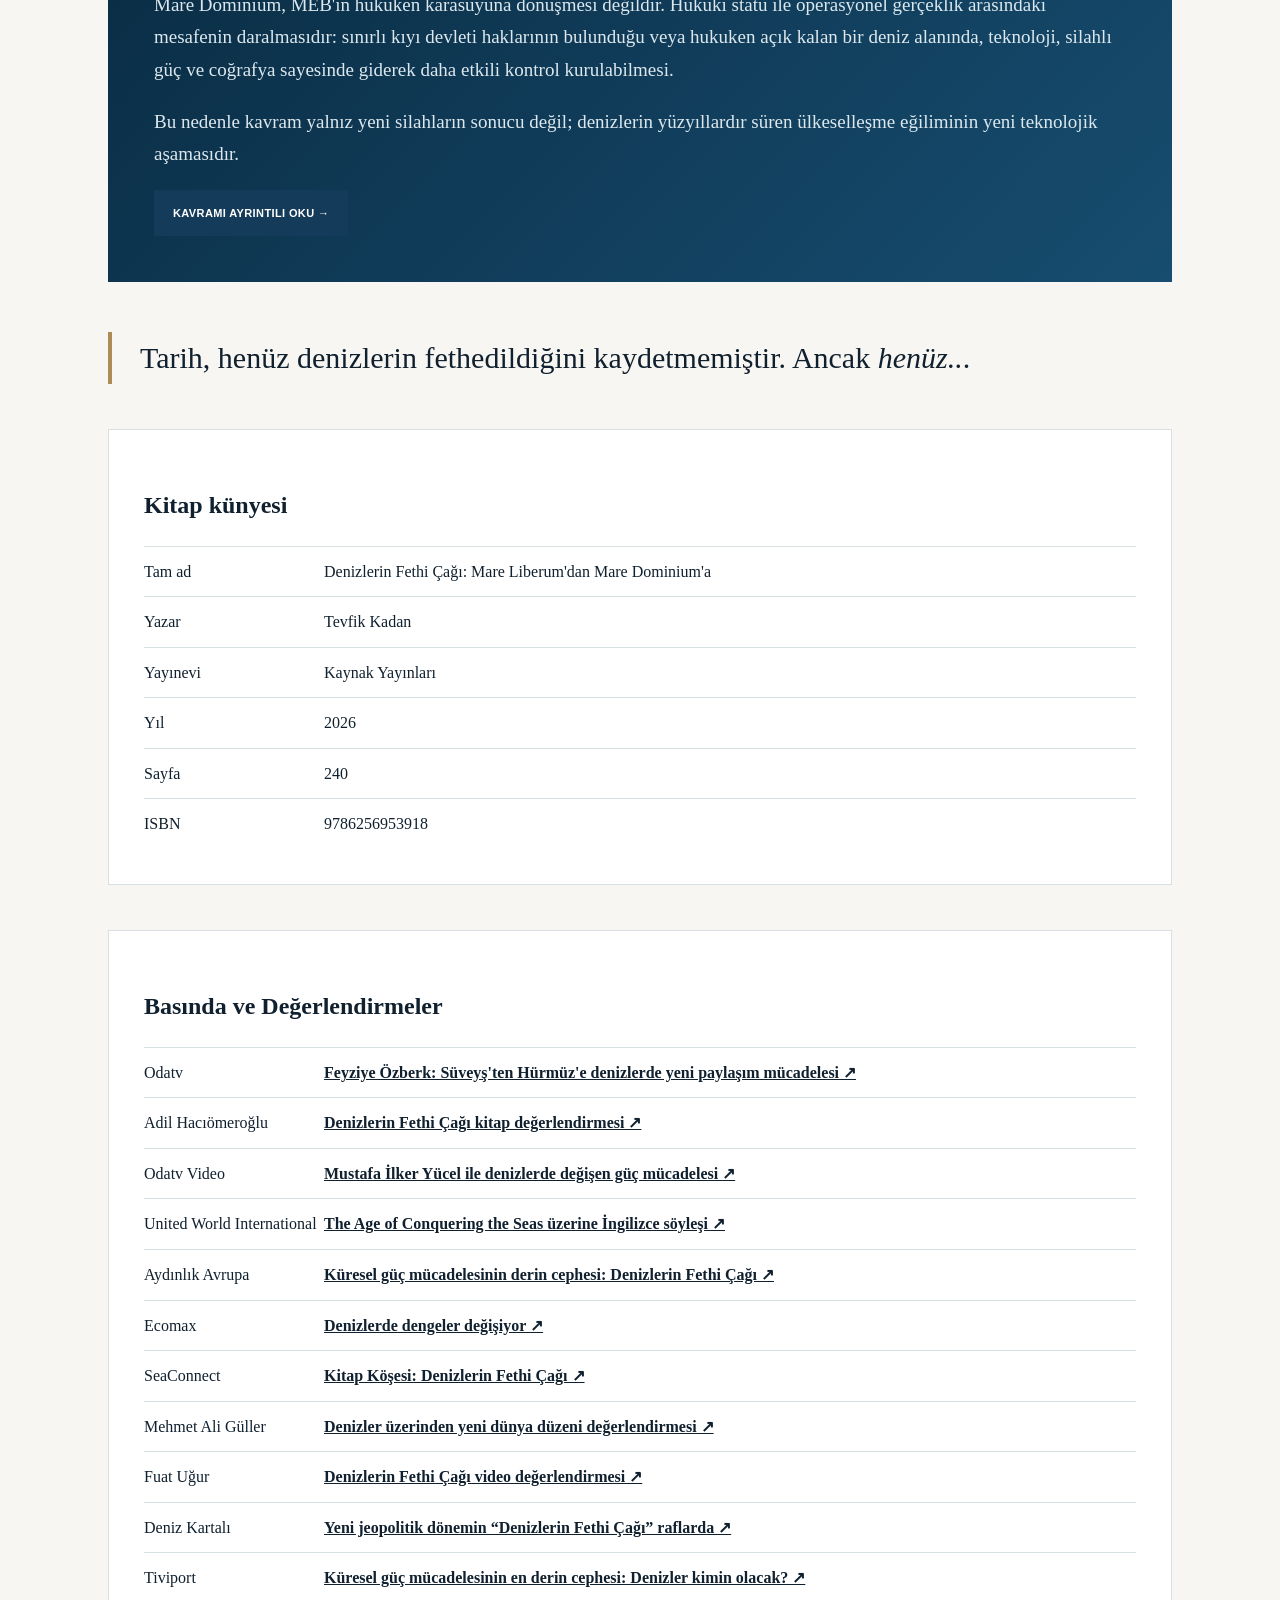
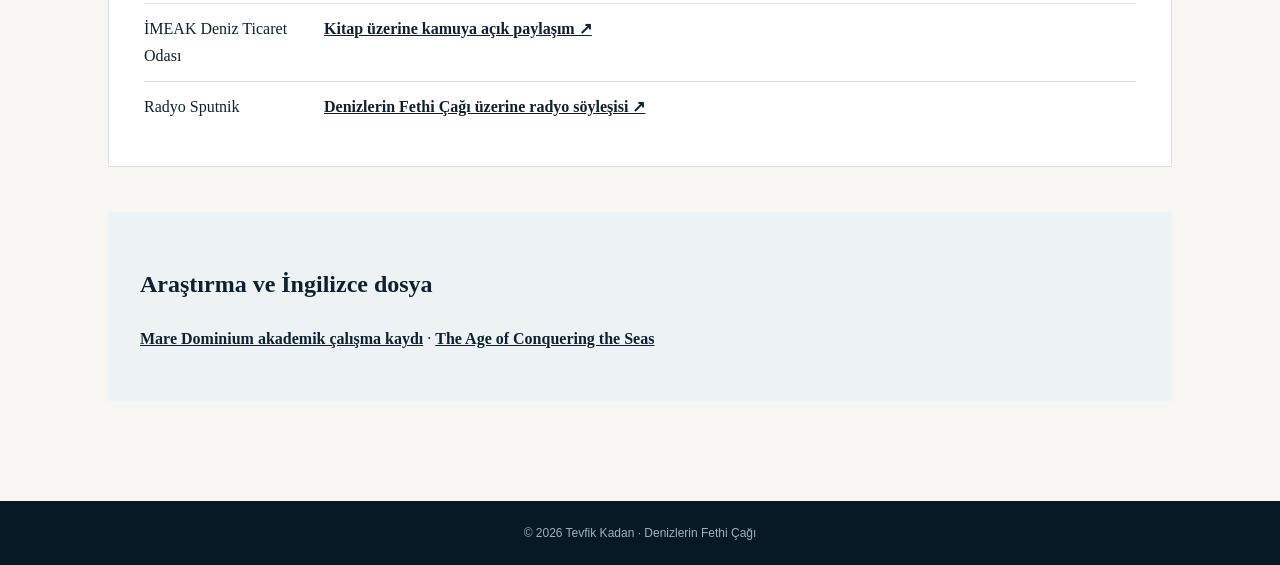
==== commit 5a58033c: "Restore verified media coverage to Turkish book page" ====
--- a/denizlerin-fethi-cagi/index.html
+++ b/denizlerin-fethi-cagi/index.html
@@ -1 +1 @@
-<!doctype html><html lang="tr"><head><meta charset="utf-8"><meta name="viewport" content="width=device-width,initial-scale=1"><title>Denizlerin Fethi Çağı | Tevfik Kadan</title><meta name="description" content="Tevfik Kadan'ın Denizlerin Fethi Çağı kitabı: Mare Liberum'dan MEB'lerin stratejik ülkeselleşmesine ve Mare Dominium'a uzanan deniz hâkimiyeti dönüşümü."><meta name="author" content="Tevfik Kadan"><meta name="keywords" content="Denizlerin Fethi Çağı, Tevfik Kadan, Mare Dominium, Mare Liberum, MEB, münhasır ekonomik bölge, denizlerin serbestliği, deniz hukuku, deniz gücü, FONOP, deniz jeopolitiği"><link rel="canonical" href="https://tevfikkadan.com/denizlerin-fethi-cagi/"><link rel="alternate" hreflang="tr" href="https://tevfikkadan.com/denizlerin-fethi-cagi/"><link rel="alternate" hreflang="en" href="https://tevfikkadan.com/the-age-of-conquering-the-seas/"><link rel="alternate" hreflang="x-default" href="https://tevfikkadan.com/denizlerin-fethi-cagi/"><link rel="icon" href="/favicon.svg" type="image/svg+xml"><meta property="og:type" content="book"><meta property="og:title" content="Denizlerin Fethi Çağı | Tevfik Kadan"><meta property="og:description" content="Mare Liberum'dan Mare Dominium'a: MEB'lerin stratejik ülkeselleşmesi, hegemonik deniz hareketliliğine karşı kıyı devleti refleksi ve etkili deniz kontrolü."><meta property="og:url" content="https://tevfikkadan.com/denizlerin-fethi-cagi/"><meta property="og:image" content="https://tevfikkadan.com/Kapak.png"><meta name="twitter:card" content="summary_large_image"><script type="application/ld+json">{"@context":"https://schema.org","@graph":[{"@type":"Book","@id":"https://tevfikkadan.com/denizlerin-fethi-cagi/#book","name":"Denizlerin Fethi Çağı: Mare Liberum'dan Mare Dominium'a","alternateName":"The Age of Conquering the Seas: From Mare Liberum to Mare Dominium","url":"https://tevfikkadan.com/denizlerin-fethi-cagi/","image":"https://tevfikkadan.com/Kapak.png","isbn":"9786256953918","datePublished":"2026","inLanguage":"tr","numberOfPages":240,"author":{"@type":"Person","@id":"https://tevfikkadan.com/#person","name":"Tevfik Kadan","url":"https://tevfikkadan.com/","sameAs":["https://scholar.google.com/citations?user=6M8F-ooAAAAJ","https://orcid.org/0009-0007-7935-5857","https://www.wikidata.org/wiki/Q141360358"]},"publisher":{"@type":"Organization","name":"Kaynak Yayınları"},"sameAs":["https://www.wikidata.org/wiki/Q141348570","https://tevfikkadan.com/the-age-of-conquering-the-seas/"],"about":["Mare Dominium","Münhasır Ekonomik Bölge","Denizlerin serbestliği","Deniz hukuku","Deniz gücü","Hegemonik deniz hareketliliği","Stratejik ülkeselleşme","FONOP","Stratejik boğazlar"]},{"@type":"BreadcrumbList","itemListElement":[{"@type":"ListItem","position":1,"name":"Tevfik Kadan","item":"https://tevfikkadan.com/"},{"@type":"ListItem","position":2,"name":"Denizlerin Fethi Çağı","item":"https://tevfikkadan.com/denizlerin-fethi-cagi/"}]}]}</script><style>:root{--ink:#10202e;--navy:#143b59;--deep:#08283f;--muted:#66747e;--paper:#f7f5ef;--line:#d8deda;--gold:#ad8b57;--gold2:#d6bb88;--soft:#eaf0f2}*{box-sizing:border-box}body{margin:0;background:var(--paper);color:var(--ink);font-family:Georgia,'Times New Roman',serif;line-height:1.72}a{color:inherit}header{position:sticky;top:0;background:rgba(248,247,242,.96);border-bottom:1px solid var(--line);z-index:10}.nav{max-width:1120px;margin:auto;padding:17px 28px;display:flex;justify-content:space-between;align-items:center;gap:20px}.brand{font:800 18px Arial,sans-serif;letter-spacing:.14em;text-decoration:none;white-space:nowrap}.links{display:flex;gap:19px}.links a{font:800 10px Arial,sans-serif;text-decoration:none;text-transform:uppercase;white-space:nowrap}.hero{max-width:1120px;margin:auto;padding:76px 28px 70px;display:grid;grid-template-columns:390px 1fr;gap:70px;align-items:center}.cover-wrap{background:#e8e3d8;padding:23px;box-shadow:0 25px 50px rgba(13,32,46,.13)}.cover{width:100%;display:block}.kicker,.eyebrow{font:800 11px Arial,sans-serif;letter-spacing:.17em;text-transform:uppercase;color:var(--gold)}h1{font-size:clamp(50px,6vw,76px);line-height:.9;margin:13px 0}.sub{font-size:27px;font-style:italic;color:var(--navy)}.lead{font-size:20px;color:#30424f}.meta{margin:25px 0;font:700 11px Arial,sans-serif;color:var(--muted)}.btn{display:inline-flex;align-items:center;justify-content:center;min-height:46px;padding:11px 18px;border:1px solid var(--navy);background:var(--navy);color:#fff;text-decoration:none;font:800 11px Arial,sans-serif;letter-spacing:.035em;text-transform:uppercase}.btn.alt{background:transparent;color:var(--navy)}.band{background:var(--deep);color:white}.band-in{max-width:1120px;margin:auto;padding:25px 28px;display:grid;grid-template-columns:repeat(4,1fr)}.fact small{display:block;color:#d2b782;font:800 9px Arial,sans-serif}.purchase{background:var(--soft);border-bottom:1px solid var(--line)}.purchase-in{max-width:1240px;margin:auto;padding:76px 30px;display:grid;grid-template-columns:.9fr 1.1fr;gap:70px;align-items:center}.purchase h2{font-size:46px;letter-spacing:-.035em;line-height:1.05;margin:7px 0 14px}.purchase .purchase-lead{font-size:18px;color:var(--ink);margin:0 0 20px}.purchase .purchase-note{font:13px Arial,sans-serif;color:var(--muted);margin:0}.stores{display:grid;grid-template-columns:repeat(2,1fr);gap:9px}.stores .btn{margin:0}.stores .publisher{grid-column:1/-1;min-height:58px;background:var(--deep);border-color:var(--deep);font-size:12px;letter-spacing:.07em;box-shadow:0 12px 28px rgba(8,40,63,.16)}.stores .publisher:before{content:"Resmî Yayınevi · ";color:var(--gold2)}.wrap{max-width:1120px;margin:auto;padding:70px 28px 100px}.section{display:grid;grid-template-columns:230px 1fr;gap:55px;padding:44px 0;border-bottom:1px solid var(--line)}.text{font-size:19px}.quote{font-size:30px;border-left:4px solid var(--gold);padding-left:28px;margin:45px 0}.chain{background:white;border:1px solid var(--line);padding:28px;text-align:center;font:800 13px Arial,sans-serif;color:var(--navy);margin:30px 0}.mare{background:linear-gradient(135deg,#092a41,#174d70);color:white;padding:46px;margin:50px 0}.mare h2{font-size:48px;margin:5px 0}.mare p{font-size:19px;color:#dce8ee}.record{background:white;border:1px solid var(--line);padding:35px}.row{display:grid;grid-template-columns:180px 1fr;padding:11px 0;border-top:1px solid var(--line)}.buy{margin-top:45px;background:var(--soft);padding:32px}@media(max-width:820px){.nav{flex-wrap:wrap;padding:14px 20px}.links{width:100%;overflow-x:auto;padding-bottom:4px;gap:16px}.hero,.section,.purchase-in{grid-template-columns:1fr;gap:25px}.hero{padding:50px 20px}.cover-wrap{max-width:330px}.wrap{padding:50px 20px}.purchase-in{padding:58px 20px}.band-in{grid-template-columns:1fr 1fr}.row{grid-template-columns:1fr}}@media(max-width:520px){.band-in{grid-template-columns:1fr 1fr;gap:14px}.chain{text-align:left;line-height:1.7}.btn{margin-bottom:8px}.stores{grid-template-columns:1fr}.stores .publisher{grid-column:auto}}</style><link rel="stylesheet" href="/assets/site.css"></head><body><header><div class="nav"><a class="brand" href="/">TEVFIK KADAN</a><div class="links"><a href="/">Ana Sayfa</a><a href="#satinal">Satın Al</a><a href="#kitap">Kitap</a><a href="/mare-dominium/">Mare Dominium</a><a href="/research/">Araştırma</a><a href="/the-age-of-conquering-the-seas/">English</a></div></div></header><main><section class="hero" id="kitap"><div class="cover-wrap"><img class="cover" src="/Kapak.webp" alt="Denizlerin Fethi Çağı kitap kapağı" fetchpriority="high" decoding="async"></div><div><div class="kicker">Resmi Kitap Sayfası · 2026</div><h1>Denizlerin Fethi Çağı</h1><div class="sub">Mare Liberum'dan Mare Dominium'a</div><p class="lead">Denizlerin serbestliğinin yalnız hukuki değil, tarihsel bir güç ilişkisi olduğunu; kıyı devletlerinin deniz alanlarını giderek stratejik savunma alanı olarak görmesini ve teknolojinin bu eğilimi etkili kontrole dönüştürme ihtimalini inceleyen çalışma.</p><div class="meta">TEVFİK KADAN · KAYNAK YAYINLARI · 240 SAYFA · ISBN 9786256953918</div><a class="btn" href="#satinal">SATIN AL →</a><a class="btn alt" href="#tez">TEMEL TEZ →</a><a class="btn alt" href="/mare-dominium/">MARE DOMINIUM →</a></div></section><section class="band"><div class="band-in"><div class="fact"><small>YAZAR</small><strong>Tevfik Kadan</strong></div><div class="fact"><small>YAYINEVİ</small><strong>Kaynak Yayınları</strong></div><div class="fact"><small>YIL</small><strong>2026</strong></div><div class="fact"><small>ISBN</small><strong>9786256953918</strong></div></div></section><section class="purchase" id="satinal"><div class="purchase-in"><div><div class="kicker">Kitabı Satın Al</div><h2>Denizlerin Fethi Çağı</h2><p class="purchase-lead">İlk baskıya yayınevinden ve seçili kitapçılardan ulaşabilirsiniz.</p><p class="purchase-note">Stok durumu ve fiyatlar satış noktaları tarafından belirlenmektedir.</p></div><div class="stores"><a class="btn publisher" href="https://www.kaynakyayinlari.com/denizlerin-fethi-cagi-tevfik-kadan-p364796.html" target="_blank" rel="noopener">Kaynak Yayınları</a><a class="btn alt" href="https://www.kitapyurdu.com/kitap/denizlerin-fethi-cagi/759648.html" target="_blank" rel="noopener">Kitapyurdu</a><a class="btn alt" href="https://www.dr.com.tr/kitap/denizlerin-fethi-cagi-mare-liberumdan-mare-dominiuma/tevfik-kadan/arastirma-tarih/tarih/dunya-tarihi/urunno=0002232712001" target="_blank" rel="noopener">D&amp;R</a><a class="btn alt" href="https://www.amazon.com.tr/Denizlerin-Fethi-%C3%87a%C4%9F%C4%B1/dp/6256953916" target="_blank" rel="noopener">Amazon Türkiye</a><a class="btn alt" href="https://www.bkmkitap.com/denizlerin-fethi-cagi" target="_blank" rel="noopener">BKM Kitap</a><a class="btn alt" href="https://www.istanbulkitapcisi.com/denizlerin-fethi-cagi" target="_blank" rel="noopener">İstanbul Kitapçısı</a><a class="btn alt" href="https://www.imge.com.tr/urun/denizlerin-fethi-cagi-tevfik-kadan-9786256953918" target="_blank" rel="noopener">İmge Kitabevi</a></div></div></section><div class="wrap"><section class="section"><div class="eyebrow">Kitap hakkında</div><div class="text"><p><strong>Denizlerin Fethi Çağı</strong>, Hugo Grotius'un <em>Mare Liberum</em> fikrinden karasularının genişlemesine, kıta sahanlığı ve MEB rejimine; oradan sensör ağları, insansız sistemler, uzun menzilli hassas silahlar ve stratejik boğazlara uzanan tarihsel bir hat kuruyor.</p><p>Temel soru şudur: Denizlerin serbestliği sonsuza kadar aynı maddi koşullara mı dayanacak, yoksa devletlerin denizi görme, tanımlama ve gerektiğinde erişimi engelleme kapasitesi arttıkça hukuki özgürlük ile fiilî kontrol birbirinden ayrışacak mı?</p></div></section><section class="section" id="tez"><div class="eyebrow">Mare Liberum'un çelişkisi</div><div class="text"><p>Denizlerin serbestliği evrensel bir hukuk ilkesi olmakla birlikte, tarih boyunca bütün devletlere aynı ölçüde güç sağlamadı. Açık denizde üstün hareket kabiliyetine sahip hegemonik güç, bu serbestliği küresel askerî erişim, ticaret, kaynaklara ulaşım, gözetleme ve güç projeksiyonu için diğer devletlerden daha geniş ölçekte kullanabildi.</p><p>Bu nedenle açık deniz düzenine karşı gelişen kıyı devleti refleksi yalnız “daha fazla deniz istemek” biçiminde okunamaz. Karasularının genişlemesi, kıta sahanlığı ve MEB gibi kurumlarla deniz alanlarının kıyı devletleri lehine yeniden düzenlenmesi, aynı zamanda hegemonyanın açık denizi sınırsız bir hareket ve müdahale alanı olarak kullanmasına karşı tarihsel bir savunma eğilimi olarak ele alınabilir.</p></div></section><section class="section"><div class="eyebrow">MEB karasuyu değildir</div><div class="text"><p><strong>Münhasır Ekonomik Bölge hukuken karasuyu değildir.</strong> Kıyı devleti MEB'de tam egemenliğe değil, BMDHS'nin tanımladığı belirli egemen haklara ve yetkilere sahiptir; diğer devletlerin seyrüsefer ve uçuş serbestileri de devam eder.</p><p>Buna karşılık devlet pratiğinde MEB'lerin kaynak, güvenlik, askerî faaliyet, bilimsel araştırma ve stratejik derinlik bakımından giderek daha yüksek hassasiyetle ele alındığı görülüyor. Böylece hukuki rejim değişmeden, MEB'in siyasal ve güvenlik algısı kimi durumlarda karasuyuna yaklaşan bir nitelik kazanıyor. Kitap bu süreci <strong>deniz alanlarının stratejik ülkeselleşmesi</strong> olarak okuyor.</p></div></section><div class="chain">MARE LIBERUM → KARASULARININ GENİŞLEMESİ → KITA SAHANLIĞI → MEB → STRATEJİK ÜLKESELLEŞME → ETKİLİ KONTROL → MARE DOMINIUM</div><section class="section"><div class="eyebrow">Hegemonyaya karşı refleks</div><div class="text"><p>Okyanuslara hükmeden bir donanma için “seyrüsefer serbestliği”, yalnız ticari geçiş hakkı değildir; yabancı kıyılara yaklaşabilme, keşif ve gözetleme yapabilme, askerî varlık gösterebilme ve küresel ölçekte güç aktarabilme imkânıdır. Deniz gücü bakımından asimetrik durumda bulunan kıyı devletleri ise savunma hattını kıyıdan daha uzağa taşımaya yönelir.</p><p>Bu açıdan MEB'lerdeki askerî faaliyet tartışmaları ve FONOP gerilimleri yalnız hukuk tekniği üzerinden okunamaz. Arkalarında daha büyük bir mücadele vardır: <strong>Açık denizin serbestliği fiilen kimin hareket serbestliğini büyütmektedir?</strong> Mare Dominium bu çatışmanın teknolojiyle yeni bir aşamaya ulaşmasını tarif eder.</p></div></section><section class="mare"><div class="kicker">Kitabın kavramsal çerçevesi</div><h2>MARE DOMINIUM</h2><p>Mare Dominium, MEB'in hukuken karasuyuna dönüşmesi değildir. Hukuki statü ile operasyonel gerçeklik arasındaki mesafenin daralmasıdır: sınırlı kıyı devleti haklarının bulunduğu veya hukuken açık kalan bir deniz alanında, teknoloji, silahlı güç ve coğrafya sayesinde giderek daha etkili kontrol kurulabilmesi.</p><p>Bu nedenle kavram yalnız yeni silahların sonucu değil; denizlerin yüzyıllardır süren ülkeselleşme eğiliminin yeni teknolojik aşamasıdır.</p><a class="btn" href="/mare-dominium/">KAVRAMI AYRINTILI OKU →</a></section><div class="quote">Tarih, henüz denizlerin fethedildiğini kaydetmemiştir. Ancak <em>henüz..</em>.</div><section class="record"><h2>Kitap künyesi</h2><div class="row"><span>Tam ad</span><div>Denizlerin Fethi Çağı: Mare Liberum'dan Mare Dominium'a</div></div><div class="row"><span>Yazar</span><div>Tevfik Kadan</div></div><div class="row"><span>Yayınevi</span><div>Kaynak Yayınları</div></div><div class="row"><span>Yıl</span><div>2026</div></div><div class="row"><span>Sayfa</span><div>240</div></div><div class="row"><span>ISBN</span><div>9786256953918</div></div></section><section class="buy"><h2>Araştırma ve İngilizce dosya</h2><p><a href="/research/mare-dominium.html"><strong>Mare Dominium akademik çalışma kaydı</strong></a> · <a href="/the-age-of-conquering-the-seas/"><strong>The Age of Conquering the Seas</strong></a></p></section></div></main><footer>© 2026 Tevfik Kadan · Denizlerin Fethi Çağı</footer></body></html>+<!doctype html><html lang="tr"><head><meta charset="utf-8"><meta name="viewport" content="width=device-width,initial-scale=1"><title>Denizlerin Fethi Çağı | Tevfik Kadan</title><meta name="description" content="Tevfik Kadan'ın Denizlerin Fethi Çağı kitabı: Mare Liberum'dan MEB'lerin stratejik ülkeselleşmesine ve Mare Dominium'a uzanan deniz hâkimiyeti dönüşümü."><meta name="author" content="Tevfik Kadan"><meta name="keywords" content="Denizlerin Fethi Çağı, Tevfik Kadan, Mare Dominium, Mare Liberum, MEB, münhasır ekonomik bölge, denizlerin serbestliği, deniz hukuku, deniz gücü, FONOP, deniz jeopolitiği"><link rel="canonical" href="https://tevfikkadan.com/denizlerin-fethi-cagi/"><link rel="alternate" hreflang="tr" href="https://tevfikkadan.com/denizlerin-fethi-cagi/"><link rel="alternate" hreflang="en" href="https://tevfikkadan.com/the-age-of-conquering-the-seas/"><link rel="alternate" hreflang="x-default" href="https://tevfikkadan.com/denizlerin-fethi-cagi/"><link rel="icon" href="/favicon.svg" type="image/svg+xml"><meta property="og:type" content="book"><meta property="og:title" content="Denizlerin Fethi Çağı | Tevfik Kadan"><meta property="og:description" content="Mare Liberum'dan Mare Dominium'a: MEB'lerin stratejik ülkeselleşmesi, hegemonik deniz hareketliliğine karşı kıyı devleti refleksi ve etkili deniz kontrolü."><meta property="og:url" content="https://tevfikkadan.com/denizlerin-fethi-cagi/"><meta property="og:image" content="https://tevfikkadan.com/Kapak.png"><meta name="twitter:card" content="summary_large_image"><script type="application/ld+json">{"@context":"https://schema.org","@graph":[{"@type":"Book","@id":"https://tevfikkadan.com/denizlerin-fethi-cagi/#book","name":"Denizlerin Fethi Çağı: Mare Liberum'dan Mare Dominium'a","alternateName":"The Age of Conquering the Seas: From Mare Liberum to Mare Dominium","url":"https://tevfikkadan.com/denizlerin-fethi-cagi/","image":"https://tevfikkadan.com/Kapak.png","isbn":"9786256953918","datePublished":"2026","inLanguage":"tr","numberOfPages":240,"author":{"@type":"Person","@id":"https://tevfikkadan.com/#person","name":"Tevfik Kadan","url":"https://tevfikkadan.com/","sameAs":["https://scholar.google.com/citations?user=6M8F-ooAAAAJ","https://orcid.org/0009-0007-7935-5857","https://www.wikidata.org/wiki/Q141360358"]},"publisher":{"@type":"Organization","name":"Kaynak Yayınları"},"sameAs":["https://www.wikidata.org/wiki/Q141348570","https://tevfikkadan.com/the-age-of-conquering-the-seas/"],"about":["Mare Dominium","Münhasır Ekonomik Bölge","Denizlerin serbestliği","Deniz hukuku","Deniz gücü","Hegemonik deniz hareketliliği","Stratejik ülkeselleşme","FONOP","Stratejik boğazlar"]},{"@type":"BreadcrumbList","itemListElement":[{"@type":"ListItem","position":1,"name":"Tevfik Kadan","item":"https://tevfikkadan.com/"},{"@type":"ListItem","position":2,"name":"Denizlerin Fethi Çağı","item":"https://tevfikkadan.com/denizlerin-fethi-cagi/"}]}]}</script><style>:root{--ink:#10202e;--navy:#143b59;--deep:#08283f;--muted:#66747e;--paper:#f7f5ef;--line:#d8deda;--gold:#ad8b57;--gold2:#d6bb88;--soft:#eaf0f2}*{box-sizing:border-box}body{margin:0;background:var(--paper);color:var(--ink);font-family:Georgia,'Times New Roman',serif;line-height:1.72}a{color:inherit}header{position:sticky;top:0;background:rgba(248,247,242,.96);border-bottom:1px solid var(--line);z-index:10}.nav{max-width:1120px;margin:auto;padding:17px 28px;display:flex;justify-content:space-between;align-items:center;gap:20px}.brand{font:800 18px Arial,sans-serif;letter-spacing:.14em;text-decoration:none;white-space:nowrap}.links{display:flex;gap:19px}.links a{font:800 10px Arial,sans-serif;text-decoration:none;text-transform:uppercase;white-space:nowrap}.hero{max-width:1120px;margin:auto;padding:76px 28px 70px;display:grid;grid-template-columns:390px 1fr;gap:70px;align-items:center}.cover-wrap{background:#e8e3d8;padding:23px;box-shadow:0 25px 50px rgba(13,32,46,.13)}.cover{width:100%;display:block}.kicker,.eyebrow{font:800 11px Arial,sans-serif;letter-spacing:.17em;text-transform:uppercase;color:var(--gold)}h1{font-size:clamp(50px,6vw,76px);line-height:.9;margin:13px 0}.sub{font-size:27px;font-style:italic;color:var(--navy)}.lead{font-size:20px;color:#30424f}.meta{margin:25px 0;font:700 11px Arial,sans-serif;color:var(--muted)}.btn{display:inline-flex;align-items:center;justify-content:center;min-height:46px;padding:11px 18px;border:1px solid var(--navy);background:var(--navy);color:#fff;text-decoration:none;font:800 11px Arial,sans-serif;letter-spacing:.035em;text-transform:uppercase}.btn.alt{background:transparent;color:var(--navy)}.band{background:var(--deep);color:white}.band-in{max-width:1120px;margin:auto;padding:25px 28px;display:grid;grid-template-columns:repeat(4,1fr)}.fact small{display:block;color:#d2b782;font:800 9px Arial,sans-serif}.purchase{background:var(--soft);border-bottom:1px solid var(--line)}.purchase-in{max-width:1240px;margin:auto;padding:76px 30px;display:grid;grid-template-columns:.9fr 1.1fr;gap:70px;align-items:center}.purchase h2{font-size:46px;letter-spacing:-.035em;line-height:1.05;margin:7px 0 14px}.purchase .purchase-lead{font-size:18px;color:var(--ink);margin:0 0 20px}.purchase .purchase-note{font:13px Arial,sans-serif;color:var(--muted);margin:0}.stores{display:grid;grid-template-columns:repeat(2,1fr);gap:9px}.stores .btn{margin:0}.stores .publisher{grid-column:1/-1;min-height:58px;background:var(--deep);border-color:var(--deep);font-size:12px;letter-spacing:.07em;box-shadow:0 12px 28px rgba(8,40,63,.16)}.stores .publisher:before{content:"Resmî Yayınevi · ";color:var(--gold2)}.wrap{max-width:1120px;margin:auto;padding:70px 28px 100px}.section{display:grid;grid-template-columns:230px 1fr;gap:55px;padding:44px 0;border-bottom:1px solid var(--line)}.text{font-size:19px}.quote{font-size:30px;border-left:4px solid var(--gold);padding-left:28px;margin:45px 0}.chain{background:white;border:1px solid var(--line);padding:28px;text-align:center;font:800 13px Arial,sans-serif;color:var(--navy);margin:30px 0}.mare{background:linear-gradient(135deg,#092a41,#174d70);color:white;padding:46px;margin:50px 0}.mare h2{font-size:48px;margin:5px 0}.mare p{font-size:19px;color:#dce8ee}.record{background:white;border:1px solid var(--line);padding:35px}.row{display:grid;grid-template-columns:180px 1fr;padding:11px 0;border-top:1px solid var(--line)}.buy{margin-top:45px;background:var(--soft);padding:32px}@media(max-width:820px){.nav{flex-wrap:wrap;padding:14px 20px}.links{width:100%;overflow-x:auto;padding-bottom:4px;gap:16px}.hero,.section,.purchase-in{grid-template-columns:1fr;gap:25px}.hero{padding:50px 20px}.cover-wrap{max-width:330px}.wrap{padding:50px 20px}.purchase-in{padding:58px 20px}.band-in{grid-template-columns:1fr 1fr}.row{grid-template-columns:1fr}}@media(max-width:520px){.band-in{grid-template-columns:1fr 1fr;gap:14px}.chain{text-align:left;line-height:1.7}.btn{margin-bottom:8px}.stores{grid-template-columns:1fr}.stores .publisher{grid-column:auto}}</style><link rel="stylesheet" href="/assets/site.css"></head><body><header><div class="nav"><a class="brand" href="/">TEVFIK KADAN</a><div class="links"><a href="/">Ana Sayfa</a><a href="#satinal">Satın Al</a><a href="#kitap">Kitap</a><a href="/mare-dominium/">Mare Dominium</a><a href="/research/">Araştırma</a><a href="/the-age-of-conquering-the-seas/">English</a></div></div></header><main><section class="hero" id="kitap"><div class="cover-wrap"><img class="cover" src="/Kapak.webp" alt="Denizlerin Fethi Çağı kitap kapağı" fetchpriority="high" decoding="async"></div><div><div class="kicker">Resmi Kitap Sayfası · 2026</div><h1>Denizlerin Fethi Çağı</h1><div class="sub">Mare Liberum'dan Mare Dominium'a</div><p class="lead">Denizlerin serbestliğinin yalnız hukuki değil, tarihsel bir güç ilişkisi olduğunu; kıyı devletlerinin deniz alanlarını giderek stratejik savunma alanı olarak görmesini ve teknolojinin bu eğilimi etkili kontrole dönüştürme ihtimalini inceleyen çalışma.</p><div class="meta">TEVFİK KADAN · KAYNAK YAYINLARI · 240 SAYFA · ISBN 9786256953918</div><a class="btn" href="#satinal">SATIN AL →</a><a class="btn alt" href="#tez">TEMEL TEZ →</a><a class="btn alt" href="/mare-dominium/">MARE DOMINIUM →</a></div></section><section class="band"><div class="band-in"><div class="fact"><small>YAZAR</small><strong>Tevfik Kadan</strong></div><div class="fact"><small>YAYINEVİ</small><strong>Kaynak Yayınları</strong></div><div class="fact"><small>YIL</small><strong>2026</strong></div><div class="fact"><small>ISBN</small><strong>9786256953918</strong></div></div></section><section class="purchase" id="satinal"><div class="purchase-in"><div><div class="kicker">Kitabı Satın Al</div><h2>Denizlerin Fethi Çağı</h2><p class="purchase-lead">İlk baskıya yayınevinden ve seçili kitapçılardan ulaşabilirsiniz.</p><p class="purchase-note">Stok durumu ve fiyatlar satış noktaları tarafından belirlenmektedir.</p></div><div class="stores"><a class="btn publisher" href="https://www.kaynakyayinlari.com/denizlerin-fethi-cagi-tevfik-kadan-p364796.html" target="_blank" rel="noopener">Kaynak Yayınları</a><a class="btn alt" href="https://www.kitapyurdu.com/kitap/denizlerin-fethi-cagi/759648.html" target="_blank" rel="noopener">Kitapyurdu</a><a class="btn alt" href="https://www.dr.com.tr/kitap/denizlerin-fethi-cagi-mare-liberumdan-mare-dominiuma/tevfik-kadan/arastirma-tarih/tarih/dunya-tarihi/urunno=0002232712001" target="_blank" rel="noopener">D&amp;R</a><a class="btn alt" href="https://www.amazon.com.tr/Denizlerin-Fethi-%C3%87a%C4%9F%C4%B1/dp/6256953916" target="_blank" rel="noopener">Amazon Türkiye</a><a class="btn alt" href="https://www.bkmkitap.com/denizlerin-fethi-cagi" target="_blank" rel="noopener">BKM Kitap</a><a class="btn alt" href="https://www.istanbulkitapcisi.com/denizlerin-fethi-cagi" target="_blank" rel="noopener">İstanbul Kitapçısı</a><a class="btn alt" href="https://www.imge.com.tr/urun/denizlerin-fethi-cagi-tevfik-kadan-9786256953918" target="_blank" rel="noopener">İmge Kitabevi</a></div></div></section><div class="wrap"><section class="section"><div class="eyebrow">Kitap hakkında</div><div class="text"><p><strong>Denizlerin Fethi Çağı</strong>, Hugo Grotius'un <em>Mare Liberum</em> fikrinden karasularının genişlemesine, kıta sahanlığı ve MEB rejimine; oradan sensör ağları, insansız sistemler, uzun menzilli hassas silahlar ve stratejik boğazlara uzanan tarihsel bir hat kuruyor.</p><p>Temel soru şudur: Denizlerin serbestliği sonsuza kadar aynı maddi koşullara mı dayanacak, yoksa devletlerin denizi görme, tanımlama ve gerektiğinde erişimi engelleme kapasitesi arttıkça hukuki özgürlük ile fiilî kontrol birbirinden ayrışacak mı?</p></div></section><section class="section" id="tez"><div class="eyebrow">Mare Liberum'un çelişkisi</div><div class="text"><p>Denizlerin serbestliği evrensel bir hukuk ilkesi olmakla birlikte, tarih boyunca bütün devletlere aynı ölçüde güç sağlamadı. Açık denizde üstün hareket kabiliyetine sahip hegemonik güç, bu serbestliği küresel askerî erişim, ticaret, kaynaklara ulaşım, gözetleme ve güç projeksiyonu için diğer devletlerden daha geniş ölçekte kullanabildi.</p><p>Bu nedenle açık deniz düzenine karşı gelişen kıyı devleti refleksi yalnız “daha fazla deniz istemek” biçiminde okunamaz. Karasularının genişlemesi, kıta sahanlığı ve MEB gibi kurumlarla deniz alanlarının kıyı devletleri lehine yeniden düzenlenmesi, aynı zamanda hegemonyanın açık denizi sınırsız bir hareket ve müdahale alanı olarak kullanmasına karşı tarihsel bir savunma eğilimi olarak ele alınabilir.</p></div></section><section class="section"><div class="eyebrow">MEB karasuyu değildir</div><div class="text"><p><strong>Münhasır Ekonomik Bölge hukuken karasuyu değildir.</strong> Kıyı devleti MEB'de tam egemenliğe değil, BMDHS'nin tanımladığı belirli egemen haklara ve yetkilere sahiptir; diğer devletlerin seyrüsefer ve uçuş serbestileri de devam eder.</p><p>Buna karşılık devlet pratiğinde MEB'lerin kaynak, güvenlik, askerî faaliyet, bilimsel araştırma ve stratejik derinlik bakımından giderek daha yüksek hassasiyetle ele alındığı görülüyor. Böylece hukuki rejim değişmeden, MEB'in siyasal ve güvenlik algısı kimi durumlarda karasuyuna yaklaşan bir nitelik kazanıyor. Kitap bu süreci <strong>deniz alanlarının stratejik ülkeselleşmesi</strong> olarak okuyor.</p></div></section><div class="chain">MARE LIBERUM → KARASULARININ GENİŞLEMESİ → KITA SAHANLIĞI → MEB → STRATEJİK ÜLKESELLEŞME → ETKİLİ KONTROL → MARE DOMINIUM</div><section class="section"><div class="eyebrow">Hegemonyaya karşı refleks</div><div class="text"><p>Okyanuslara hükmeden bir donanma için “seyrüsefer serbestliği”, yalnız ticari geçiş hakkı değildir; yabancı kıyılara yaklaşabilme, keşif ve gözetleme yapabilme, askerî varlık gösterebilme ve küresel ölçekte güç aktarabilme imkânıdır. Deniz gücü bakımından asimetrik durumda bulunan kıyı devletleri ise savunma hattını kıyıdan daha uzağa taşımaya yönelir.</p><p>Bu açıdan MEB'lerdeki askerî faaliyet tartışmaları ve FONOP gerilimleri yalnız hukuk tekniği üzerinden okunamaz. Arkalarında daha büyük bir mücadele vardır: <strong>Açık denizin serbestliği fiilen kimin hareket serbestliğini büyütmektedir?</strong> Mare Dominium bu çatışmanın teknolojiyle yeni bir aşamaya ulaşmasını tarif eder.</p></div></section><section class="mare"><div class="kicker">Kitabın kavramsal çerçevesi</div><h2>MARE DOMINIUM</h2><p>Mare Dominium, MEB'in hukuken karasuyuna dönüşmesi değildir. Hukuki statü ile operasyonel gerçeklik arasındaki mesafenin daralmasıdır: sınırlı kıyı devleti haklarının bulunduğu veya hukuken açık kalan bir deniz alanında, teknoloji, silahlı güç ve coğrafya sayesinde giderek daha etkili kontrol kurulabilmesi.</p><p>Bu nedenle kavram yalnız yeni silahların sonucu değil; denizlerin yüzyıllardır süren ülkeselleşme eğiliminin yeni teknolojik aşamasıdır.</p><a class="btn" href="/mare-dominium/">KAVRAMI AYRINTILI OKU →</a></section><div class="quote">Tarih, henüz denizlerin fethedildiğini kaydetmemiştir. Ancak <em>henüz..</em>.</div><section class="record"><h2>Kitap künyesi</h2><div class="row"><span>Tam ad</span><div>Denizlerin Fethi Çağı: Mare Liberum'dan Mare Dominium'a</div></div><div class="row"><span>Yazar</span><div>Tevfik Kadan</div></div><div class="row"><span>Yayınevi</span><div>Kaynak Yayınları</div></div><div class="row"><span>Yıl</span><div>2026</div></div><div class="row"><span>Sayfa</span><div>240</div></div><div class="row"><span>ISBN</span><div>9786256953918</div></div></section><section class="record" id="basinda" style="margin-top:45px"><h2>Basında ve Değerlendirmeler</h2><div class="row"><span>Odatv</span><div><a href="https://www.odatv.com/guncel/suveysten-hurmuze-denizlerde-yeni-paylasim-mucadelesi-120158461" target="_blank" rel="noopener"><strong>Feyziye Özberk: Süveyş'ten Hürmüz'e denizlerde yeni paylaşım mücadelesi ↗</strong></a></div></div><div class="row"><span>Adil Hacıömeroğlu</span><div><a href="https://adiladalet.blogspot.com/2026/07/denizlerin-fethi-cagi.html" target="_blank" rel="noopener"><strong>Denizlerin Fethi Çağı kitap değerlendirmesi ↗</strong></a></div></div><div class="row"><span>Odatv Video</span><div><a href="https://www.youtube.com/watch?v=in4m-jHoH_c" target="_blank" rel="noopener"><strong>Mustafa İlker Yücel ile denizlerde değişen güç mücadelesi ↗</strong></a></div></div><div class="row"><span>United World International</span><div><a href="https://uwidata.net/39490-interview-on-the-new-book-the-age-of-conquering-the-seas/" target="_blank" rel="noopener"><strong>The Age of Conquering the Seas üzerine İngilizce söyleşi ↗</strong></a></div></div><div class="row"><span>Aydınlık Avrupa</span><div><a href="https://www.aydinlik.com.tr/haber/kuresel-guc-mucadelesinin-derin-cephesi-denizlerin-fethi-cagi-583928" target="_blank" rel="noopener"><strong>Küresel güç mücadelesinin derin cephesi: Denizlerin Fethi Çağı ↗</strong></a></div></div><div class="row"><span>Ecomax</span><div><a href="https://tr.linkedin.com/posts/ecomaxtv_ecomax-tevfikkadan-denizlerinfethi%C3%A7a%C4%9F%C4%B1-activity-7495842014773788673-ohcu" target="_blank" rel="noopener"><strong>Denizlerde dengeler değişiyor ↗</strong></a></div></div><div class="row"><span>SeaConnect</span><div><a href="https://seaconnect.dijiapp.com/user/sektorel-duyuru-ve-sirkulerler/kitap-kosesi?lang=en&page=1" target="_blank" rel="noopener"><strong>Kitap Köşesi: Denizlerin Fethi Çağı ↗</strong></a></div></div><div class="row"><span>Mehmet Ali Güller</span><div><a href="https://youtu.be/78B6jy0aS-I" target="_blank" rel="noopener"><strong>Denizler üzerinden yeni dünya düzeni değerlendirmesi ↗</strong></a></div></div><div class="row"><span>Fuat Uğur</span><div><a href="https://www.instagram.com/reel/DbDyvWZowR2/?stkn=ZGcxempndzVjOHVj" target="_blank" rel="noopener"><strong>Denizlerin Fethi Çağı video değerlendirmesi ↗</strong></a></div></div><div class="row"><span>Deniz Kartalı</span><div><a href="https://denizkartali.com/yeni-jeopolitik-donemin-denizlerin-fethi-cagi-raflarda/" target="_blank" rel="noopener"><strong>Yeni jeopolitik dönemin “Denizlerin Fethi Çağı” raflarda ↗</strong></a></div></div><div class="row"><span>Tiviport</span><div><a href="https://www.tiviport.com/haber/kuresel-guc-mucadelesinin-en-derin-cephesi-denizler-kimin-olacak-958.html" target="_blank" rel="noopener"><strong>Küresel güç mücadelesinin en derin cephesi: Denizler kimin olacak? ↗</strong></a></div></div><div class="row"><span>İMEAK Deniz Ticaret Odası</span><div><a href="https://x.com/tevfikkadan/status/2083162201037140358" target="_blank" rel="noopener"><strong>Kitap üzerine kamuya açık paylaşım ↗</strong></a></div></div><div class="row"><span>Radyo Sputnik</span><div><a href="https://x.com/radyosputniktr/status/2082073595040198798" target="_blank" rel="noopener"><strong>Denizlerin Fethi Çağı üzerine radyo söyleşisi ↗</strong></a></div></div></section><section class="buy"><h2>Araştırma ve İngilizce dosya</h2><p><a href="/research/mare-dominium.html"><strong>Mare Dominium akademik çalışma kaydı</strong></a> · <a href="/the-age-of-conquering-the-seas/"><strong>The Age of Conquering the Seas</strong></a></p></section></div></main><footer>© 2026 Tevfik Kadan · Denizlerin Fethi Çağı</footer></body></html>
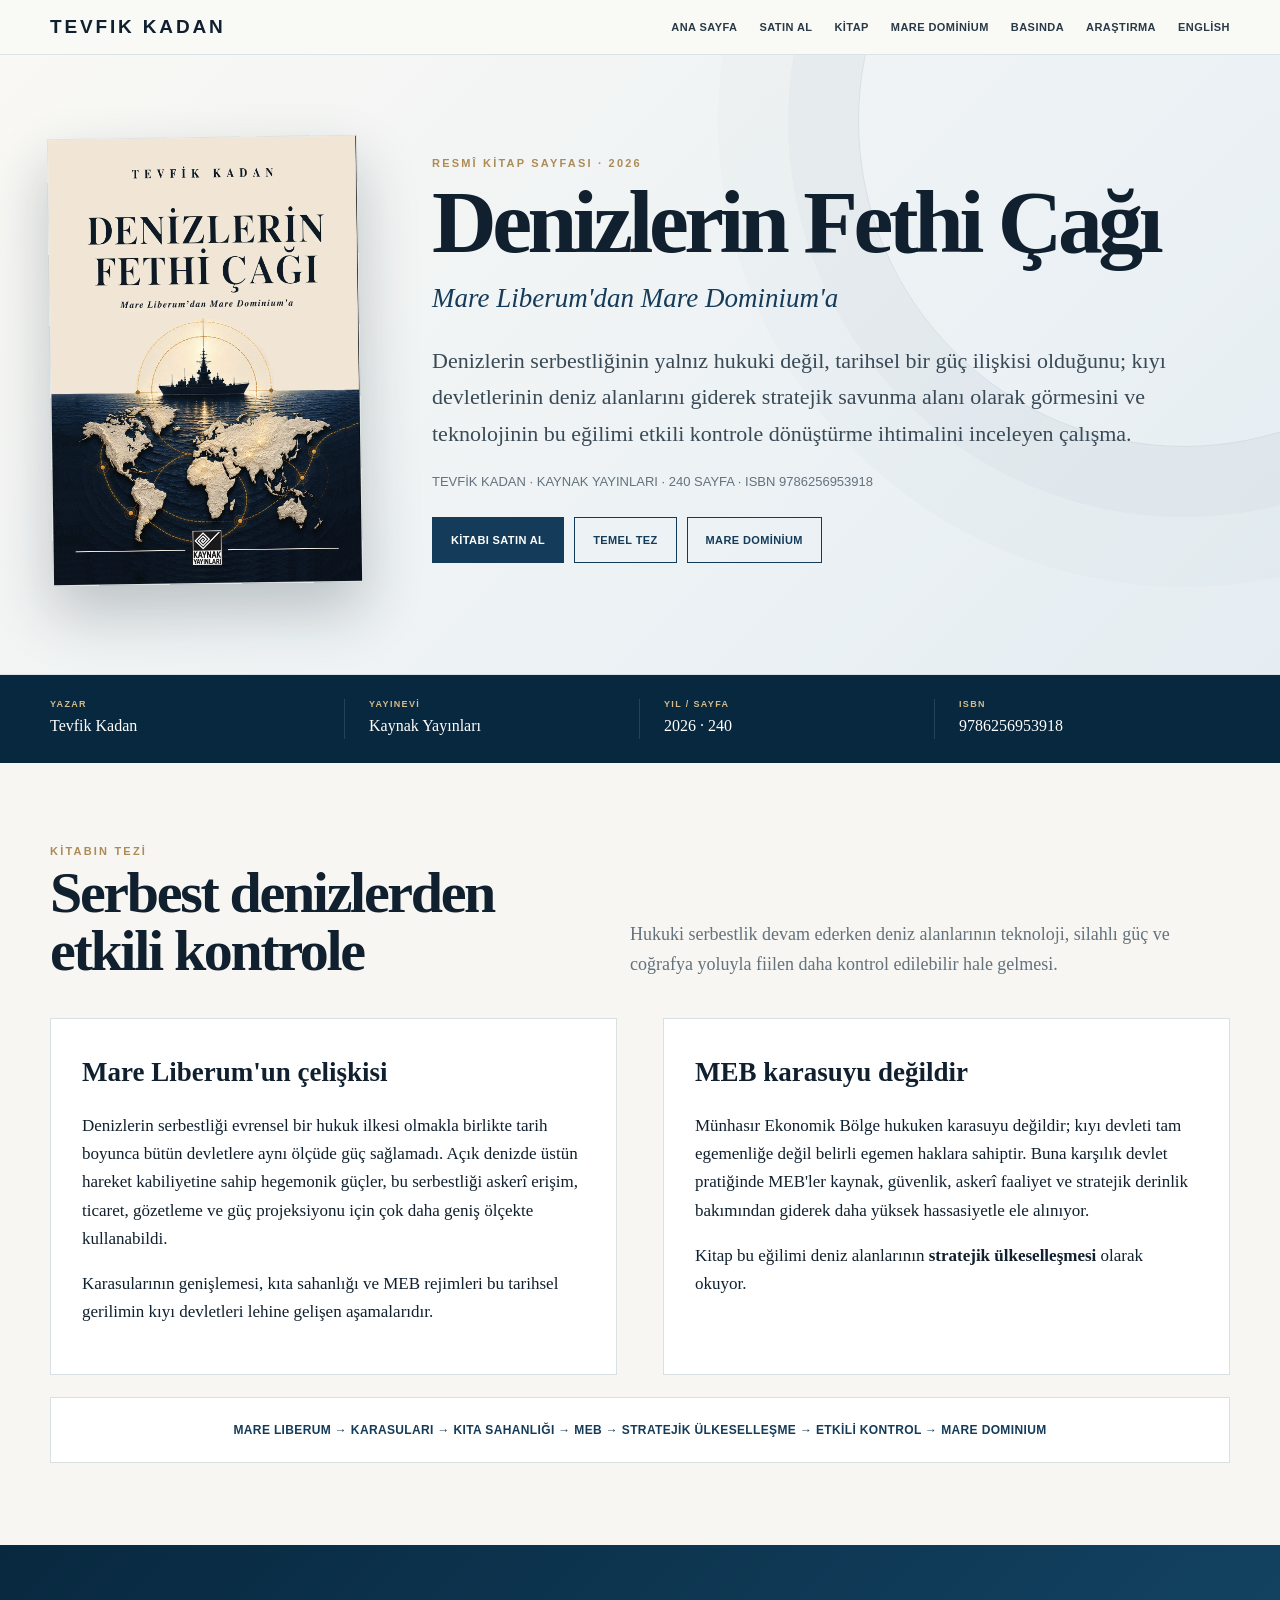
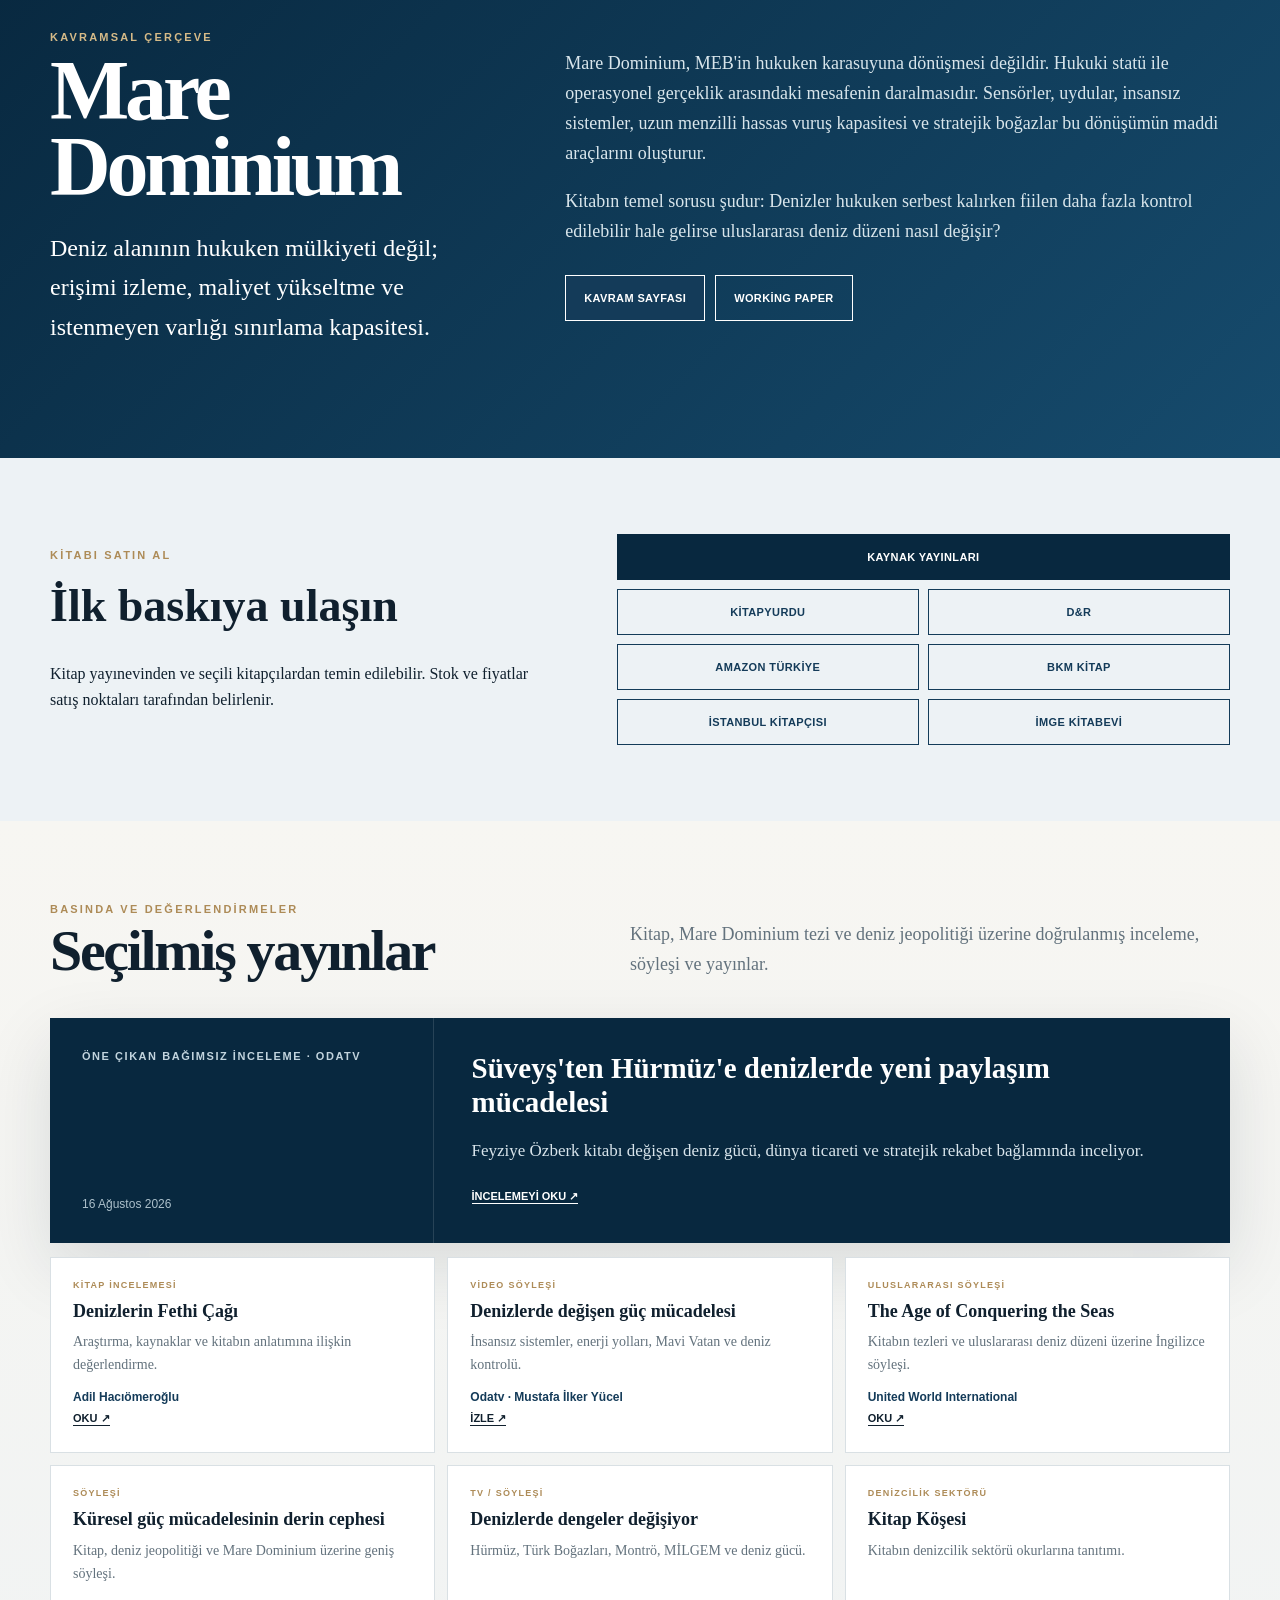
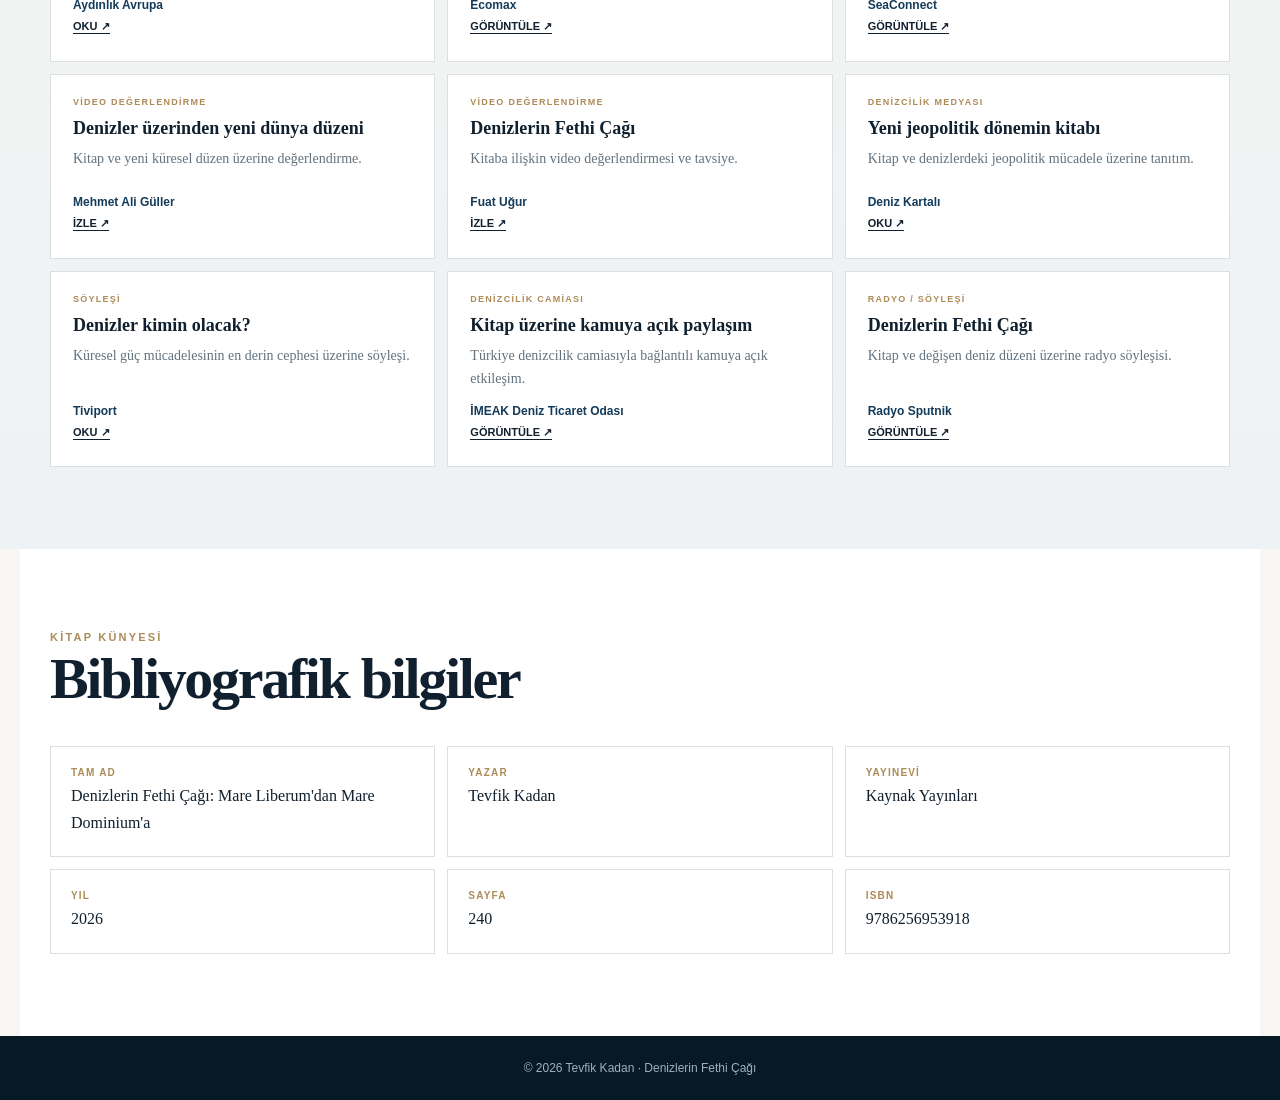
==== commit 0fb6f840: "Redesign Turkish book page to match main site" ====
--- a/denizlerin-fethi-cagi/index.html
+++ b/denizlerin-fethi-cagi/index.html
@@ -1 +1,45 @@
-<!doctype html><html lang="tr"><head><meta charset="utf-8"><meta name="viewport" content="width=device-width,initial-scale=1"><title>Denizlerin Fethi Çağı | Tevfik Kadan</title><meta name="description" content="Tevfik Kadan'ın Denizlerin Fethi Çağı kitabı: Mare Liberum'dan MEB'lerin stratejik ülkeselleşmesine ve Mare Dominium'a uzanan deniz hâkimiyeti dönüşümü."><meta name="author" content="Tevfik Kadan"><meta name="keywords" content="Denizlerin Fethi Çağı, Tevfik Kadan, Mare Dominium, Mare Liberum, MEB, münhasır ekonomik bölge, denizlerin serbestliği, deniz hukuku, deniz gücü, FONOP, deniz jeopolitiği"><link rel="canonical" href="https://tevfikkadan.com/denizlerin-fethi-cagi/"><link rel="alternate" hreflang="tr" href="https://tevfikkadan.com/denizlerin-fethi-cagi/"><link rel="alternate" hreflang="en" href="https://tevfikkadan.com/the-age-of-conquering-the-seas/"><link rel="alternate" hreflang="x-default" href="https://tevfikkadan.com/denizlerin-fethi-cagi/"><link rel="icon" href="/favicon.svg" type="image/svg+xml"><meta property="og:type" content="book"><meta property="og:title" content="Denizlerin Fethi Çağı | Tevfik Kadan"><meta property="og:description" content="Mare Liberum'dan Mare Dominium'a: MEB'lerin stratejik ülkeselleşmesi, hegemonik deniz hareketliliğine karşı kıyı devleti refleksi ve etkili deniz kontrolü."><meta property="og:url" content="https://tevfikkadan.com/denizlerin-fethi-cagi/"><meta property="og:image" content="https://tevfikkadan.com/Kapak.png"><meta name="twitter:card" content="summary_large_image"><script type="application/ld+json">{"@context":"https://schema.org","@graph":[{"@type":"Book","@id":"https://tevfikkadan.com/denizlerin-fethi-cagi/#book","name":"Denizlerin Fethi Çağı: Mare Liberum'dan Mare Dominium'a","alternateName":"The Age of Conquering the Seas: From Mare Liberum to Mare Dominium","url":"https://tevfikkadan.com/denizlerin-fethi-cagi/","image":"https://tevfikkadan.com/Kapak.png","isbn":"9786256953918","datePublished":"2026","inLanguage":"tr","numberOfPages":240,"author":{"@type":"Person","@id":"https://tevfikkadan.com/#person","name":"Tevfik Kadan","url":"https://tevfikkadan.com/","sameAs":["https://scholar.google.com/citations?user=6M8F-ooAAAAJ","https://orcid.org/0009-0007-7935-5857","https://www.wikidata.org/wiki/Q141360358"]},"publisher":{"@type":"Organization","name":"Kaynak Yayınları"},"sameAs":["https://www.wikidata.org/wiki/Q141348570","https://tevfikkadan.com/the-age-of-conquering-the-seas/"],"about":["Mare Dominium","Münhasır Ekonomik Bölge","Denizlerin serbestliği","Deniz hukuku","Deniz gücü","Hegemonik deniz hareketliliği","Stratejik ülkeselleşme","FONOP","Stratejik boğazlar"]},{"@type":"BreadcrumbList","itemListElement":[{"@type":"ListItem","position":1,"name":"Tevfik Kadan","item":"https://tevfikkadan.com/"},{"@type":"ListItem","position":2,"name":"Denizlerin Fethi Çağı","item":"https://tevfikkadan.com/denizlerin-fethi-cagi/"}]}]}</script><style>:root{--ink:#10202e;--navy:#143b59;--deep:#08283f;--muted:#66747e;--paper:#f7f5ef;--line:#d8deda;--gold:#ad8b57;--gold2:#d6bb88;--soft:#eaf0f2}*{box-sizing:border-box}body{margin:0;background:var(--paper);color:var(--ink);font-family:Georgia,'Times New Roman',serif;line-height:1.72}a{color:inherit}header{position:sticky;top:0;background:rgba(248,247,242,.96);border-bottom:1px solid var(--line);z-index:10}.nav{max-width:1120px;margin:auto;padding:17px 28px;display:flex;justify-content:space-between;align-items:center;gap:20px}.brand{font:800 18px Arial,sans-serif;letter-spacing:.14em;text-decoration:none;white-space:nowrap}.links{display:flex;gap:19px}.links a{font:800 10px Arial,sans-serif;text-decoration:none;text-transform:uppercase;white-space:nowrap}.hero{max-width:1120px;margin:auto;padding:76px 28px 70px;display:grid;grid-template-columns:390px 1fr;gap:70px;align-items:center}.cover-wrap{background:#e8e3d8;padding:23px;box-shadow:0 25px 50px rgba(13,32,46,.13)}.cover{width:100%;display:block}.kicker,.eyebrow{font:800 11px Arial,sans-serif;letter-spacing:.17em;text-transform:uppercase;color:var(--gold)}h1{font-size:clamp(50px,6vw,76px);line-height:.9;margin:13px 0}.sub{font-size:27px;font-style:italic;color:var(--navy)}.lead{font-size:20px;color:#30424f}.meta{margin:25px 0;font:700 11px Arial,sans-serif;color:var(--muted)}.btn{display:inline-flex;align-items:center;justify-content:center;min-height:46px;padding:11px 18px;border:1px solid var(--navy);background:var(--navy);color:#fff;text-decoration:none;font:800 11px Arial,sans-serif;letter-spacing:.035em;text-transform:uppercase}.btn.alt{background:transparent;color:var(--navy)}.band{background:var(--deep);color:white}.band-in{max-width:1120px;margin:auto;padding:25px 28px;display:grid;grid-template-columns:repeat(4,1fr)}.fact small{display:block;color:#d2b782;font:800 9px Arial,sans-serif}.purchase{background:var(--soft);border-bottom:1px solid var(--line)}.purchase-in{max-width:1240px;margin:auto;padding:76px 30px;display:grid;grid-template-columns:.9fr 1.1fr;gap:70px;align-items:center}.purchase h2{font-size:46px;letter-spacing:-.035em;line-height:1.05;margin:7px 0 14px}.purchase .purchase-lead{font-size:18px;color:var(--ink);margin:0 0 20px}.purchase .purchase-note{font:13px Arial,sans-serif;color:var(--muted);margin:0}.stores{display:grid;grid-template-columns:repeat(2,1fr);gap:9px}.stores .btn{margin:0}.stores .publisher{grid-column:1/-1;min-height:58px;background:var(--deep);border-color:var(--deep);font-size:12px;letter-spacing:.07em;box-shadow:0 12px 28px rgba(8,40,63,.16)}.stores .publisher:before{content:"Resmî Yayınevi · ";color:var(--gold2)}.wrap{max-width:1120px;margin:auto;padding:70px 28px 100px}.section{display:grid;grid-template-columns:230px 1fr;gap:55px;padding:44px 0;border-bottom:1px solid var(--line)}.text{font-size:19px}.quote{font-size:30px;border-left:4px solid var(--gold);padding-left:28px;margin:45px 0}.chain{background:white;border:1px solid var(--line);padding:28px;text-align:center;font:800 13px Arial,sans-serif;color:var(--navy);margin:30px 0}.mare{background:linear-gradient(135deg,#092a41,#174d70);color:white;padding:46px;margin:50px 0}.mare h2{font-size:48px;margin:5px 0}.mare p{font-size:19px;color:#dce8ee}.record{background:white;border:1px solid var(--line);padding:35px}.row{display:grid;grid-template-columns:180px 1fr;padding:11px 0;border-top:1px solid var(--line)}.buy{margin-top:45px;background:var(--soft);padding:32px}@media(max-width:820px){.nav{flex-wrap:wrap;padding:14px 20px}.links{width:100%;overflow-x:auto;padding-bottom:4px;gap:16px}.hero,.section,.purchase-in{grid-template-columns:1fr;gap:25px}.hero{padding:50px 20px}.cover-wrap{max-width:330px}.wrap{padding:50px 20px}.purchase-in{padding:58px 20px}.band-in{grid-template-columns:1fr 1fr}.row{grid-template-columns:1fr}}@media(max-width:520px){.band-in{grid-template-columns:1fr 1fr;gap:14px}.chain{text-align:left;line-height:1.7}.btn{margin-bottom:8px}.stores{grid-template-columns:1fr}.stores .publisher{grid-column:auto}}</style><link rel="stylesheet" href="/assets/site.css"></head><body><header><div class="nav"><a class="brand" href="/">TEVFIK KADAN</a><div class="links"><a href="/">Ana Sayfa</a><a href="#satinal">Satın Al</a><a href="#kitap">Kitap</a><a href="/mare-dominium/">Mare Dominium</a><a href="/research/">Araştırma</a><a href="/the-age-of-conquering-the-seas/">English</a></div></div></header><main><section class="hero" id="kitap"><div class="cover-wrap"><img class="cover" src="/Kapak.webp" alt="Denizlerin Fethi Çağı kitap kapağı" fetchpriority="high" decoding="async"></div><div><div class="kicker">Resmi Kitap Sayfası · 2026</div><h1>Denizlerin Fethi Çağı</h1><div class="sub">Mare Liberum'dan Mare Dominium'a</div><p class="lead">Denizlerin serbestliğinin yalnız hukuki değil, tarihsel bir güç ilişkisi olduğunu; kıyı devletlerinin deniz alanlarını giderek stratejik savunma alanı olarak görmesini ve teknolojinin bu eğilimi etkili kontrole dönüştürme ihtimalini inceleyen çalışma.</p><div class="meta">TEVFİK KADAN · KAYNAK YAYINLARI · 240 SAYFA · ISBN 9786256953918</div><a class="btn" href="#satinal">SATIN AL →</a><a class="btn alt" href="#tez">TEMEL TEZ →</a><a class="btn alt" href="/mare-dominium/">MARE DOMINIUM →</a></div></section><section class="band"><div class="band-in"><div class="fact"><small>YAZAR</small><strong>Tevfik Kadan</strong></div><div class="fact"><small>YAYINEVİ</small><strong>Kaynak Yayınları</strong></div><div class="fact"><small>YIL</small><strong>2026</strong></div><div class="fact"><small>ISBN</small><strong>9786256953918</strong></div></div></section><section class="purchase" id="satinal"><div class="purchase-in"><div><div class="kicker">Kitabı Satın Al</div><h2>Denizlerin Fethi Çağı</h2><p class="purchase-lead">İlk baskıya yayınevinden ve seçili kitapçılardan ulaşabilirsiniz.</p><p class="purchase-note">Stok durumu ve fiyatlar satış noktaları tarafından belirlenmektedir.</p></div><div class="stores"><a class="btn publisher" href="https://www.kaynakyayinlari.com/denizlerin-fethi-cagi-tevfik-kadan-p364796.html" target="_blank" rel="noopener">Kaynak Yayınları</a><a class="btn alt" href="https://www.kitapyurdu.com/kitap/denizlerin-fethi-cagi/759648.html" target="_blank" rel="noopener">Kitapyurdu</a><a class="btn alt" href="https://www.dr.com.tr/kitap/denizlerin-fethi-cagi-mare-liberumdan-mare-dominiuma/tevfik-kadan/arastirma-tarih/tarih/dunya-tarihi/urunno=0002232712001" target="_blank" rel="noopener">D&amp;R</a><a class="btn alt" href="https://www.amazon.com.tr/Denizlerin-Fethi-%C3%87a%C4%9F%C4%B1/dp/6256953916" target="_blank" rel="noopener">Amazon Türkiye</a><a class="btn alt" href="https://www.bkmkitap.com/denizlerin-fethi-cagi" target="_blank" rel="noopener">BKM Kitap</a><a class="btn alt" href="https://www.istanbulkitapcisi.com/denizlerin-fethi-cagi" target="_blank" rel="noopener">İstanbul Kitapçısı</a><a class="btn alt" href="https://www.imge.com.tr/urun/denizlerin-fethi-cagi-tevfik-kadan-9786256953918" target="_blank" rel="noopener">İmge Kitabevi</a></div></div></section><div class="wrap"><section class="section"><div class="eyebrow">Kitap hakkında</div><div class="text"><p><strong>Denizlerin Fethi Çağı</strong>, Hugo Grotius'un <em>Mare Liberum</em> fikrinden karasularının genişlemesine, kıta sahanlığı ve MEB rejimine; oradan sensör ağları, insansız sistemler, uzun menzilli hassas silahlar ve stratejik boğazlara uzanan tarihsel bir hat kuruyor.</p><p>Temel soru şudur: Denizlerin serbestliği sonsuza kadar aynı maddi koşullara mı dayanacak, yoksa devletlerin denizi görme, tanımlama ve gerektiğinde erişimi engelleme kapasitesi arttıkça hukuki özgürlük ile fiilî kontrol birbirinden ayrışacak mı?</p></div></section><section class="section" id="tez"><div class="eyebrow">Mare Liberum'un çelişkisi</div><div class="text"><p>Denizlerin serbestliği evrensel bir hukuk ilkesi olmakla birlikte, tarih boyunca bütün devletlere aynı ölçüde güç sağlamadı. Açık denizde üstün hareket kabiliyetine sahip hegemonik güç, bu serbestliği küresel askerî erişim, ticaret, kaynaklara ulaşım, gözetleme ve güç projeksiyonu için diğer devletlerden daha geniş ölçekte kullanabildi.</p><p>Bu nedenle açık deniz düzenine karşı gelişen kıyı devleti refleksi yalnız “daha fazla deniz istemek” biçiminde okunamaz. Karasularının genişlemesi, kıta sahanlığı ve MEB gibi kurumlarla deniz alanlarının kıyı devletleri lehine yeniden düzenlenmesi, aynı zamanda hegemonyanın açık denizi sınırsız bir hareket ve müdahale alanı olarak kullanmasına karşı tarihsel bir savunma eğilimi olarak ele alınabilir.</p></div></section><section class="section"><div class="eyebrow">MEB karasuyu değildir</div><div class="text"><p><strong>Münhasır Ekonomik Bölge hukuken karasuyu değildir.</strong> Kıyı devleti MEB'de tam egemenliğe değil, BMDHS'nin tanımladığı belirli egemen haklara ve yetkilere sahiptir; diğer devletlerin seyrüsefer ve uçuş serbestileri de devam eder.</p><p>Buna karşılık devlet pratiğinde MEB'lerin kaynak, güvenlik, askerî faaliyet, bilimsel araştırma ve stratejik derinlik bakımından giderek daha yüksek hassasiyetle ele alındığı görülüyor. Böylece hukuki rejim değişmeden, MEB'in siyasal ve güvenlik algısı kimi durumlarda karasuyuna yaklaşan bir nitelik kazanıyor. Kitap bu süreci <strong>deniz alanlarının stratejik ülkeselleşmesi</strong> olarak okuyor.</p></div></section><div class="chain">MARE LIBERUM → KARASULARININ GENİŞLEMESİ → KITA SAHANLIĞI → MEB → STRATEJİK ÜLKESELLEŞME → ETKİLİ KONTROL → MARE DOMINIUM</div><section class="section"><div class="eyebrow">Hegemonyaya karşı refleks</div><div class="text"><p>Okyanuslara hükmeden bir donanma için “seyrüsefer serbestliği”, yalnız ticari geçiş hakkı değildir; yabancı kıyılara yaklaşabilme, keşif ve gözetleme yapabilme, askerî varlık gösterebilme ve küresel ölçekte güç aktarabilme imkânıdır. Deniz gücü bakımından asimetrik durumda bulunan kıyı devletleri ise savunma hattını kıyıdan daha uzağa taşımaya yönelir.</p><p>Bu açıdan MEB'lerdeki askerî faaliyet tartışmaları ve FONOP gerilimleri yalnız hukuk tekniği üzerinden okunamaz. Arkalarında daha büyük bir mücadele vardır: <strong>Açık denizin serbestliği fiilen kimin hareket serbestliğini büyütmektedir?</strong> Mare Dominium bu çatışmanın teknolojiyle yeni bir aşamaya ulaşmasını tarif eder.</p></div></section><section class="mare"><div class="kicker">Kitabın kavramsal çerçevesi</div><h2>MARE DOMINIUM</h2><p>Mare Dominium, MEB'in hukuken karasuyuna dönüşmesi değildir. Hukuki statü ile operasyonel gerçeklik arasındaki mesafenin daralmasıdır: sınırlı kıyı devleti haklarının bulunduğu veya hukuken açık kalan bir deniz alanında, teknoloji, silahlı güç ve coğrafya sayesinde giderek daha etkili kontrol kurulabilmesi.</p><p>Bu nedenle kavram yalnız yeni silahların sonucu değil; denizlerin yüzyıllardır süren ülkeselleşme eğiliminin yeni teknolojik aşamasıdır.</p><a class="btn" href="/mare-dominium/">KAVRAMI AYRINTILI OKU →</a></section><div class="quote">Tarih, henüz denizlerin fethedildiğini kaydetmemiştir. Ancak <em>henüz..</em>.</div><section class="record"><h2>Kitap künyesi</h2><div class="row"><span>Tam ad</span><div>Denizlerin Fethi Çağı: Mare Liberum'dan Mare Dominium'a</div></div><div class="row"><span>Yazar</span><div>Tevfik Kadan</div></div><div class="row"><span>Yayınevi</span><div>Kaynak Yayınları</div></div><div class="row"><span>Yıl</span><div>2026</div></div><div class="row"><span>Sayfa</span><div>240</div></div><div class="row"><span>ISBN</span><div>9786256953918</div></div></section><section class="record" id="basinda" style="margin-top:45px"><h2>Basında ve Değerlendirmeler</h2><div class="row"><span>Odatv</span><div><a href="https://www.odatv.com/guncel/suveysten-hurmuze-denizlerde-yeni-paylasim-mucadelesi-120158461" target="_blank" rel="noopener"><strong>Feyziye Özberk: Süveyş'ten Hürmüz'e denizlerde yeni paylaşım mücadelesi ↗</strong></a></div></div><div class="row"><span>Adil Hacıömeroğlu</span><div><a href="https://adiladalet.blogspot.com/2026/07/denizlerin-fethi-cagi.html" target="_blank" rel="noopener"><strong>Denizlerin Fethi Çağı kitap değerlendirmesi ↗</strong></a></div></div><div class="row"><span>Odatv Video</span><div><a href="https://www.youtube.com/watch?v=in4m-jHoH_c" target="_blank" rel="noopener"><strong>Mustafa İlker Yücel ile denizlerde değişen güç mücadelesi ↗</strong></a></div></div><div class="row"><span>United World International</span><div><a href="https://uwidata.net/39490-interview-on-the-new-book-the-age-of-conquering-the-seas/" target="_blank" rel="noopener"><strong>The Age of Conquering the Seas üzerine İngilizce söyleşi ↗</strong></a></div></div><div class="row"><span>Aydınlık Avrupa</span><div><a href="https://www.aydinlik.com.tr/haber/kuresel-guc-mucadelesinin-derin-cephesi-denizlerin-fethi-cagi-583928" target="_blank" rel="noopener"><strong>Küresel güç mücadelesinin derin cephesi: Denizlerin Fethi Çağı ↗</strong></a></div></div><div class="row"><span>Ecomax</span><div><a href="https://tr.linkedin.com/posts/ecomaxtv_ecomax-tevfikkadan-denizlerinfethi%C3%A7a%C4%9F%C4%B1-activity-7495842014773788673-ohcu" target="_blank" rel="noopener"><strong>Denizlerde dengeler değişiyor ↗</strong></a></div></div><div class="row"><span>SeaConnect</span><div><a href="https://seaconnect.dijiapp.com/user/sektorel-duyuru-ve-sirkulerler/kitap-kosesi?lang=en&page=1" target="_blank" rel="noopener"><strong>Kitap Köşesi: Denizlerin Fethi Çağı ↗</strong></a></div></div><div class="row"><span>Mehmet Ali Güller</span><div><a href="https://youtu.be/78B6jy0aS-I" target="_blank" rel="noopener"><strong>Denizler üzerinden yeni dünya düzeni değerlendirmesi ↗</strong></a></div></div><div class="row"><span>Fuat Uğur</span><div><a href="https://www.instagram.com/reel/DbDyvWZowR2/?stkn=ZGcxempndzVjOHVj" target="_blank" rel="noopener"><strong>Denizlerin Fethi Çağı video değerlendirmesi ↗</strong></a></div></div><div class="row"><span>Deniz Kartalı</span><div><a href="https://denizkartali.com/yeni-jeopolitik-donemin-denizlerin-fethi-cagi-raflarda/" target="_blank" rel="noopener"><strong>Yeni jeopolitik dönemin “Denizlerin Fethi Çağı” raflarda ↗</strong></a></div></div><div class="row"><span>Tiviport</span><div><a href="https://www.tiviport.com/haber/kuresel-guc-mucadelesinin-en-derin-cephesi-denizler-kimin-olacak-958.html" target="_blank" rel="noopener"><strong>Küresel güç mücadelesinin en derin cephesi: Denizler kimin olacak? ↗</strong></a></div></div><div class="row"><span>İMEAK Deniz Ticaret Odası</span><div><a href="https://x.com/tevfikkadan/status/2083162201037140358" target="_blank" rel="noopener"><strong>Kitap üzerine kamuya açık paylaşım ↗</strong></a></div></div><div class="row"><span>Radyo Sputnik</span><div><a href="https://x.com/radyosputniktr/status/2082073595040198798" target="_blank" rel="noopener"><strong>Denizlerin Fethi Çağı üzerine radyo söyleşisi ↗</strong></a></div></div></section><section class="buy"><h2>Araştırma ve İngilizce dosya</h2><p><a href="/research/mare-dominium.html"><strong>Mare Dominium akademik çalışma kaydı</strong></a> · <a href="/the-age-of-conquering-the-seas/"><strong>The Age of Conquering the Seas</strong></a></p></section></div></main><footer>© 2026 Tevfik Kadan · Denizlerin Fethi Çağı</footer></body></html>+<!doctype html>
+<html lang="tr">
+<head>
+<meta charset="utf-8">
+<meta name="viewport" content="width=device-width,initial-scale=1">
+<title>Denizlerin Fethi Çağı | Tevfik Kadan</title>
+<meta name="description" content="Tevfik Kadan'ın Denizlerin Fethi Çağı kitabı: Mare Liberum'dan Mare Dominium'a uzanan deniz hâkimiyeti dönüşümü, MEB'ler, deniz gücü ve etkili kontrol.">
+<meta name="author" content="Tevfik Kadan">
+<link rel="canonical" href="https://tevfikkadan.com/denizlerin-fethi-cagi/">
+<link rel="alternate" hreflang="tr" href="https://tevfikkadan.com/denizlerin-fethi-cagi/">
+<link rel="alternate" hreflang="en" href="https://tevfikkadan.com/the-age-of-conquering-the-seas/">
+<link rel="alternate" hreflang="x-default" href="https://tevfikkadan.com/denizlerin-fethi-cagi/">
+<link rel="icon" href="/favicon.svg" type="image/svg+xml">
+<meta property="og:type" content="book"><meta property="og:title" content="Denizlerin Fethi Çağı | Tevfik Kadan"><meta property="og:description" content="Mare Liberum'dan Mare Dominium'a: denizlerin serbestliği, deniz gücü, stratejik boğazlar ve etkili kontrol."><meta property="og:url" content="https://tevfikkadan.com/denizlerin-fethi-cagi/"><meta property="og:image" content="https://tevfikkadan.com/Kapak.png"><meta name="twitter:card" content="summary_large_image">
+<script type="application/ld+json">{"@context":"https://schema.org","@graph":[{"@type":"Book","@id":"https://tevfikkadan.com/denizlerin-fethi-cagi/#book","name":"Denizlerin Fethi Çağı: Mare Liberum'dan Mare Dominium'a","alternateName":"The Age of Conquering the Seas: From Mare Liberum to Mare Dominium","url":"https://tevfikkadan.com/denizlerin-fethi-cagi/","image":"https://tevfikkadan.com/Kapak.png","isbn":"9786256953918","datePublished":"2026","inLanguage":"tr","numberOfPages":240,"author":{"@type":"Person","@id":"https://tevfikkadan.com/#person","name":"Tevfik Kadan","url":"https://tevfikkadan.com/","sameAs":["https://scholar.google.com/citations?user=6M8F-ooAAAAJ","https://orcid.org/0009-0007-7935-5857","https://www.wikidata.org/wiki/Q141360358","https://www.goodreads.com/author/show/72265727.Tevfik_Kadan"]},"sameAs":["https://www.wikidata.org/wiki/Q141348570","https://tevfikkadan.com/the-age-of-conquering-the-seas/"],"about":["Mare Dominium","Münhasır Ekonomik Bölge","Denizlerin serbestliği","Deniz hukuku","Deniz gücü","FONOP","Stratejik boğazlar"]},{"@type":"BreadcrumbList","itemListElement":[{"@type":"ListItem","position":1,"name":"Tevfik Kadan","item":"https://tevfikkadan.com/"},{"@type":"ListItem","position":2,"name":"Denizlerin Fethi Çağı","item":"https://tevfikkadan.com/denizlerin-fethi-cagi/"}]}]}</script>
+<style>
+:root{--ink:#10202e;--navy:#143b59;--deep:#08283f;--deep2:#164b6d;--muted:#63727d;--paper:#f7f6f2;--soft:#edf2f5;--white:#fff;--line:#d9e0e4;--gold:#ad8b57;--gold2:#d6bb88;--shadow:0 24px 65px rgba(16,32,46,.12)}
+*{box-sizing:border-box}html{scroll-behavior:smooth}body{margin:0;background:var(--paper);color:var(--ink);font-family:Georgia,'Times New Roman',serif;line-height:1.66}a{color:inherit}.kicker{font:800 11px Arial,sans-serif;letter-spacing:.2em;text-transform:uppercase;color:var(--gold)}
+header{position:sticky;top:0;z-index:30;background:rgba(249,249,246,.94);backdrop-filter:blur(14px);border-bottom:1px solid var(--line)}.nav{max-width:1240px;margin:auto;padding:16px 30px;display:flex;align-items:center;justify-content:space-between;gap:30px}.brand{font:800 19px Arial,sans-serif;letter-spacing:.15em;text-decoration:none;white-space:nowrap}.nav nav{display:flex;gap:22px;align-items:center}.nav nav a{font:800 11px Arial,sans-serif;text-transform:uppercase;text-decoration:none;color:#293a46;white-space:nowrap}
+.hero{position:relative;overflow:hidden;background:linear-gradient(135deg,#f9f8f4 0%,#edf2f5 58%,#e5edf2 100%);border-bottom:1px solid var(--line)}.hero:after{content:"";position:absolute;width:650px;height:650px;border-radius:50%;right:-230px;top:-260px;border:1px solid rgba(20,59,89,.1);box-shadow:0 0 0 70px rgba(20,59,89,.025),0 0 0 140px rgba(20,59,89,.016)}.hero-inner{max-width:1240px;margin:auto;padding:82px 30px 90px;display:grid;grid-template-columns:310px 1fr;gap:72px;align-items:center;position:relative;z-index:1}.cover{width:100%;display:block;box-shadow:0 28px 60px rgba(16,32,46,.24);transform:rotate(-.8deg);border:1px solid rgba(16,32,46,.1)}.hero h1{font-size:clamp(56px,7vw,92px);line-height:.9;letter-spacing:-.05em;margin:13px 0 13px}.subtitle{font-size:27px;font-style:italic;color:var(--navy);margin-bottom:21px}.lead{font-size:22px;color:#394a56;max-width:770px}.meta{font:13px Arial,sans-serif;color:var(--muted)}.actions{display:flex;gap:10px;flex-wrap:wrap;margin-top:28px}.btn{display:inline-flex;align-items:center;justify-content:center;min-height:46px;padding:11px 18px;border:1px solid var(--navy);background:var(--navy);color:#fff;text-decoration:none;font:800 11px Arial,sans-serif;text-transform:uppercase}.btn.alt{background:transparent;color:var(--navy)}
+.facts{background:var(--deep);color:white}.facts-inner{max-width:1240px;margin:auto;padding:24px 30px;display:grid;grid-template-columns:repeat(4,1fr)}.fact{padding:0 24px;border-right:1px solid rgba(255,255,255,.12)}.fact:first-child{padding-left:0}.fact:last-child{border:0}.fact strong{display:block;font:800 9px Arial,sans-serif;letter-spacing:.15em;text-transform:uppercase;color:var(--gold2);margin-bottom:4px}
+.section{max-width:1240px;margin:auto;padding:82px 30px}.section-head{display:flex;justify-content:space-between;gap:40px;align-items:end;margin-bottom:38px}.section-head h2{font-size:clamp(40px,4.7vw,58px);line-height:1;letter-spacing:-.04em;margin:7px 0 0}.section-intro{max-width:600px;font-size:18px;color:var(--muted);margin:0}.split{display:grid;grid-template-columns:1fr 1fr;gap:46px}.panel{background:#fff;border:1px solid var(--line);padding:31px}.panel h3{font-size:27px;margin:0 0 13px}.panel p{font-size:17px}.chain{margin-top:22px;background:#fff;border:1px solid var(--line);padding:25px;text-align:center;font:800 12px Arial,sans-serif;letter-spacing:.03em;color:var(--navy)}
+.dominium{background:linear-gradient(135deg,var(--deep),var(--deep2));color:white}.dominium-inner{max-width:1240px;margin:auto;padding:86px 30px;display:grid;grid-template-columns:.8fr 1.2fr;gap:72px}.dominium h2{font-size:clamp(54px,7vw,84px);line-height:.9;letter-spacing:-.05em;margin:10px 0 18px}.dominium p{font-size:18px;color:#d8e5eb}.dominium .big{font-size:24px;color:#fff}.dominium .btn{border-color:#fff}.dominium .btn.alt{color:#fff}
+.buy{background:var(--soft)}.buy-inner{max-width:1240px;margin:auto;padding:76px 30px;display:grid;grid-template-columns:.9fr 1.1fr;gap:65px;align-items:center}.buy h2{font-size:46px;margin:7px 0 12px}.stores{display:grid;grid-template-columns:repeat(2,1fr);gap:9px}.stores .publisher{grid-column:1/-1;background:var(--deep);border-color:var(--deep)}
+.media{background:linear-gradient(180deg,#f7f6f2,#eef2f4)}.media-inner{max-width:1240px;margin:auto;padding:82px 30px}.featured{display:grid;grid-template-columns:.65fr 1.35fr;background:var(--deep);color:#fff;box-shadow:var(--shadow);margin-bottom:14px}.featured-left{padding:32px;border-right:1px solid rgba(255,255,255,.13);display:flex;flex-direction:column;justify-content:space-between}.featured-left strong{font:800 11px Arial,sans-serif;letter-spacing:.14em;text-transform:uppercase;color:#c2d4de}.featured-left span{font:12px Arial,sans-serif;color:#acc0cb}.featured-main{padding:34px 38px}.featured-main h3{font-size:29px;line-height:1.17;margin:0 0 12px}.featured-main p{font-size:17px;color:#d8e4eb}.media-link{display:inline-block;margin-top:8px;font:800 11px Arial,sans-serif;text-transform:uppercase;text-decoration:none;border-bottom:1px solid currentColor}.media-grid{display:grid;grid-template-columns:repeat(3,1fr);gap:12px}.media-card{background:#fff;border:1px solid var(--line);padding:22px;min-height:185px;display:flex;flex-direction:column;justify-content:space-between}.media-type{font:800 9px Arial,sans-serif;letter-spacing:.14em;text-transform:uppercase;color:var(--gold);margin-bottom:10px}.media-card h3{font-size:18px;line-height:1.25;margin:0 0 8px}.media-card p{font-size:14px;color:var(--muted);margin:0 0 13px}.outlet{font:800 12px Arial,sans-serif;color:var(--navy)}
+.record{background:#fff}.record-grid{display:grid;grid-template-columns:repeat(3,1fr);gap:12px}.record-item{border:1px solid var(--line);padding:20px}.record-item strong{display:block;font:800 10px Arial,sans-serif;letter-spacing:.12em;text-transform:uppercase;color:var(--gold);margin-bottom:5px}
+footer{background:#061924;color:#9db2bd;text-align:center;padding:23px;font:12px Arial,sans-serif}
+@media(max-width:900px){.hero-inner,.dominium-inner,.buy-inner,.split,.featured{grid-template-columns:1fr}.hero-inner{gap:40px}.cover{max-width:250px}.facts-inner,.media-grid,.record-grid{grid-template-columns:1fr 1fr}.featured-left{border-right:0;border-bottom:1px solid rgba(255,255,255,.13)}}
+@media(max-width:650px){.nav{padding:14px 20px;flex-wrap:wrap}.nav nav{width:100%;overflow-x:auto}.hero-inner,.section,.media-inner,.dominium-inner,.buy-inner{padding-left:20px;padding-right:20px}.facts-inner,.media-grid,.record-grid,.stores{grid-template-columns:1fr}.fact{padding:8px 0;border-right:0}.stores .publisher{grid-column:auto}.section-head{display:block}.section-intro{margin-top:12px}.hero h1{font-size:54px}}
+</style>
+<link rel="stylesheet" href="/assets/site.css">
+</head>
+<body>
+<header><div class="nav"><a class="brand" href="/">TEVFIK KADAN</a><nav><a href="/">Ana Sayfa</a><a href="#satinal">Satın Al</a><a href="#kitap">Kitap</a><a href="/mare-dominium/">Mare Dominium</a><a href="#basinda">Basında</a><a href="/research/">Araştırma</a><a href="/the-age-of-conquering-the-seas/">English</a></nav></div></header>
+<main>
+<section class="hero" id="kitap"><div class="hero-inner"><img class="cover" src="/Kapak.webp" alt="Denizlerin Fethi Çağı kitap kapağı" fetchpriority="high" decoding="async"><div><div class="kicker">Resmî Kitap Sayfası · 2026</div><h1>Denizlerin Fethi Çağı</h1><div class="subtitle">Mare Liberum'dan Mare Dominium'a</div><p class="lead">Denizlerin serbestliğinin yalnız hukuki değil, tarihsel bir güç ilişkisi olduğunu; kıyı devletlerinin deniz alanlarını giderek stratejik savunma alanı olarak görmesini ve teknolojinin bu eğilimi etkili kontrole dönüştürme ihtimalini inceleyen çalışma.</p><p class="meta">TEVFİK KADAN · KAYNAK YAYINLARI · 240 SAYFA · ISBN 9786256953918</p><div class="actions"><a class="btn" href="#satinal">Kitabı Satın Al</a><a class="btn alt" href="#tez">Temel Tez</a><a class="btn alt" href="/mare-dominium/">Mare Dominium</a></div></div></div></section>
+<section class="facts"><div class="facts-inner"><div class="fact"><strong>Yazar</strong>Tevfik Kadan</div><div class="fact"><strong>Yayınevi</strong>Kaynak Yayınları</div><div class="fact"><strong>Yıl / Sayfa</strong>2026 · 240</div><div class="fact"><strong>ISBN</strong>9786256953918</div></div></section>
+<section class="section" id="tez"><div class="section-head"><div><div class="kicker">Kitabın Tezi</div><h2>Serbest denizlerden etkili kontrole</h2></div><p class="section-intro">Hukuki serbestlik devam ederken deniz alanlarının teknoloji, silahlı güç ve coğrafya yoluyla fiilen daha kontrol edilebilir hale gelmesi.</p></div><div class="split"><div class="panel"><h3>Mare Liberum'un çelişkisi</h3><p>Denizlerin serbestliği evrensel bir hukuk ilkesi olmakla birlikte tarih boyunca bütün devletlere aynı ölçüde güç sağlamadı. Açık denizde üstün hareket kabiliyetine sahip hegemonik güçler, bu serbestliği askerî erişim, ticaret, gözetleme ve güç projeksiyonu için çok daha geniş ölçekte kullanabildi.</p><p>Karasularının genişlemesi, kıta sahanlığı ve MEB rejimleri bu tarihsel gerilimin kıyı devletleri lehine gelişen aşamalarıdır.</p></div><div class="panel"><h3>MEB karasuyu değildir</h3><p>Münhasır Ekonomik Bölge hukuken karasuyu değildir; kıyı devleti tam egemenliğe değil belirli egemen haklara sahiptir. Buna karşılık devlet pratiğinde MEB'ler kaynak, güvenlik, askerî faaliyet ve stratejik derinlik bakımından giderek daha yüksek hassasiyetle ele alınıyor.</p><p>Kitap bu eğilimi deniz alanlarının <strong>stratejik ülkeselleşmesi</strong> olarak okuyor.</p></div></div><div class="chain">MARE LIBERUM → KARASULARI → KITA SAHANLIĞI → MEB → STRATEJİK ÜLKESELLEŞME → ETKİLİ KONTROL → MARE DOMINIUM</div></section>
+<section class="dominium"><div class="dominium-inner"><div><div class="kicker" style="color:var(--gold2)">Kavramsal Çerçeve</div><h2>Mare<br>Dominium</h2><p class="big">Deniz alanının hukuken mülkiyeti değil; erişimi izleme, maliyet yükseltme ve istenmeyen varlığı sınırlama kapasitesi.</p></div><div><p>Mare Dominium, MEB'in hukuken karasuyuna dönüşmesi değildir. Hukuki statü ile operasyonel gerçeklik arasındaki mesafenin daralmasıdır. Sensörler, uydular, insansız sistemler, uzun menzilli hassas vuruş kapasitesi ve stratejik boğazlar bu dönüşümün maddi araçlarını oluşturur.</p><p>Kitabın temel sorusu şudur: Denizler hukuken serbest kalırken fiilen daha fazla kontrol edilebilir hale gelirse uluslararası deniz düzeni nasıl değişir?</p><div class="actions"><a class="btn" href="/mare-dominium/">Kavram Sayfası</a><a class="btn alt" href="/research/mare-dominium.html">Working Paper</a></div></div></div></section>
+<section class="buy" id="satinal"><div class="buy-inner"><div><div class="kicker">Kitabı Satın Al</div><h2>İlk baskıya ulaşın</h2><p>Kitap yayınevinden ve seçili kitapçılardan temin edilebilir. Stok ve fiyatlar satış noktaları tarafından belirlenir.</p></div><div class="stores"><a class="btn publisher" href="https://www.kaynakyayinlari.com/denizlerin-fethi-cagi-tevfik-kadan-p364796.html" target="_blank" rel="noopener">Kaynak Yayınları</a><a class="btn alt" href="https://www.kitapyurdu.com/kitap/denizlerin-fethi-cagi/759648.html" target="_blank" rel="noopener">Kitapyurdu</a><a class="btn alt" href="https://www.dr.com.tr/kitap/denizlerin-fethi-cagi-mare-liberumdan-mare-dominiuma/tevfik-kadan/arastirma-tarih/tarih/dunya-tarihi/urunno=0002232712001" target="_blank" rel="noopener">D&amp;R</a><a class="btn alt" href="https://www.amazon.com.tr/Denizlerin-Fethi-%C3%87a%C4%9F%C4%B1/dp/6256953916" target="_blank" rel="noopener">Amazon Türkiye</a><a class="btn alt" href="https://www.bkmkitap.com/denizlerin-fethi-cagi" target="_blank" rel="noopener">BKM Kitap</a><a class="btn alt" href="https://www.istanbulkitapcisi.com/denizlerin-fethi-cagi" target="_blank" rel="noopener">İstanbul Kitapçısı</a><a class="btn alt" href="https://www.imge.com.tr/urun/denizlerin-fethi-cagi-tevfik-kadan-9786256953918" target="_blank" rel="noopener">İmge Kitabevi</a></div></div></section>
+<section class="media" id="basinda"><div class="media-inner"><div class="section-head"><div><div class="kicker">Basında ve Değerlendirmeler</div><h2>Seçilmiş yayınlar</h2></div><p class="section-intro">Kitap, Mare Dominium tezi ve deniz jeopolitiği üzerine doğrulanmış inceleme, söyleşi ve yayınlar.</p></div><div class="featured"><div class="featured-left"><strong>Öne Çıkan Bağımsız İnceleme · Odatv</strong><span>16 Ağustos 2026</span></div><div class="featured-main"><h3>Süveyş'ten Hürmüz'e denizlerde yeni paylaşım mücadelesi</h3><p>Feyziye Özberk kitabı değişen deniz gücü, dünya ticareti ve stratejik rekabet bağlamında inceliyor.</p><a class="media-link" href="https://www.odatv.com/guncel/suveysten-hurmuze-denizlerde-yeni-paylasim-mucadelesi-120158461" target="_blank" rel="noopener">İncelemeyi oku ↗</a></div></div><div class="media-grid"><article class="media-card"><div><div class="media-type">Kitap İncelemesi</div><h3>Denizlerin Fethi Çağı</h3><p>Araştırma, kaynaklar ve kitabın anlatımına ilişkin değerlendirme.</p></div><div><div class="outlet">Adil Hacıömeroğlu</div><a class="media-link" href="https://adiladalet.blogspot.com/2026/07/denizlerin-fethi-cagi.html" target="_blank" rel="noopener">Oku ↗</a></div></article><article class="media-card"><div><div class="media-type">Video Söyleşi</div><h3>Denizlerde değişen güç mücadelesi</h3><p>İnsansız sistemler, enerji yolları, Mavi Vatan ve deniz kontrolü.</p></div><div><div class="outlet">Odatv · Mustafa İlker Yücel</div><a class="media-link" href="https://www.youtube.com/watch?v=in4m-jHoH_c" target="_blank" rel="noopener">İzle ↗</a></div></article><article class="media-card"><div><div class="media-type">Uluslararası Söyleşi</div><h3>The Age of Conquering the Seas</h3><p>Kitabın tezleri ve uluslararası deniz düzeni üzerine İngilizce söyleşi.</p></div><div><div class="outlet">United World International</div><a class="media-link" href="https://uwidata.net/39490-interview-on-the-new-book-the-age-of-conquering-the-seas/" target="_blank" rel="noopener">Oku ↗</a></div></article><article class="media-card"><div><div class="media-type">Söyleşi</div><h3>Küresel güç mücadelesinin derin cephesi</h3><p>Kitap, deniz jeopolitiği ve Mare Dominium üzerine geniş söyleşi.</p></div><div><div class="outlet">Aydınlık Avrupa</div><a class="media-link" href="https://www.aydinlik.com.tr/haber/kuresel-guc-mucadelesinin-derin-cephesi-denizlerin-fethi-cagi-583928" target="_blank" rel="noopener">Oku ↗</a></div></article><article class="media-card"><div><div class="media-type">TV / Söyleşi</div><h3>Denizlerde dengeler değişiyor</h3><p>Hürmüz, Türk Boğazları, Montrö, MİLGEM ve deniz gücü.</p></div><div><div class="outlet">Ecomax</div><a class="media-link" href="https://tr.linkedin.com/posts/ecomaxtv_ecomax-tevfikkadan-denizlerinfethi%C3%A7a%C4%9F%C4%B1-activity-7495842014773788673-ohcu" target="_blank" rel="noopener">Görüntüle ↗</a></div></article><article class="media-card"><div><div class="media-type">Denizcilik Sektörü</div><h3>Kitap Köşesi</h3><p>Kitabın denizcilik sektörü okurlarına tanıtımı.</p></div><div><div class="outlet">SeaConnect</div><a class="media-link" href="https://seaconnect.dijiapp.com/user/sektorel-duyuru-ve-sirkulerler/kitap-kosesi?lang=en&page=1" target="_blank" rel="noopener">Görüntüle ↗</a></div></article><article class="media-card"><div><div class="media-type">Video Değerlendirme</div><h3>Denizler üzerinden yeni dünya düzeni</h3><p>Kitap ve yeni küresel düzen üzerine değerlendirme.</p></div><div><div class="outlet">Mehmet Ali Güller</div><a class="media-link" href="https://youtu.be/78B6jy0aS-I" target="_blank" rel="noopener">İzle ↗</a></div></article><article class="media-card"><div><div class="media-type">Video Değerlendirme</div><h3>Denizlerin Fethi Çağı</h3><p>Kitaba ilişkin video değerlendirmesi ve tavsiye.</p></div><div><div class="outlet">Fuat Uğur</div><a class="media-link" href="https://www.instagram.com/reel/DbDyvWZowR2/?stkn=ZGcxempndzVjOHVj" target="_blank" rel="noopener">İzle ↗</a></div></article><article class="media-card"><div><div class="media-type">Denizcilik Medyası</div><h3>Yeni jeopolitik dönemin kitabı</h3><p>Kitap ve denizlerdeki jeopolitik mücadele üzerine tanıtım.</p></div><div><div class="outlet">Deniz Kartalı</div><a class="media-link" href="https://denizkartali.com/yeni-jeopolitik-donemin-denizlerin-fethi-cagi-raflarda/" target="_blank" rel="noopener">Oku ↗</a></div></article><article class="media-card"><div><div class="media-type">Söyleşi</div><h3>Denizler kimin olacak?</h3><p>Küresel güç mücadelesinin en derin cephesi üzerine söyleşi.</p></div><div><div class="outlet">Tiviport</div><a class="media-link" href="https://www.tiviport.com/haber/kuresel-guc-mucadelesinin-en-derin-cephesi-denizler-kimin-olacak-958.html" target="_blank" rel="noopener">Oku ↗</a></div></article><article class="media-card"><div><div class="media-type">Denizcilik Camiası</div><h3>Kitap üzerine kamuya açık paylaşım</h3><p>Türkiye denizcilik camiasıyla bağlantılı kamuya açık etkileşim.</p></div><div><div class="outlet">İMEAK Deniz Ticaret Odası</div><a class="media-link" href="https://x.com/tevfikkadan/status/2083162201037140358" target="_blank" rel="noopener">Görüntüle ↗</a></div></article><article class="media-card"><div><div class="media-type">Radyo / Söyleşi</div><h3>Denizlerin Fethi Çağı</h3><p>Kitap ve değişen deniz düzeni üzerine radyo söyleşisi.</p></div><div><div class="outlet">Radyo Sputnik</div><a class="media-link" href="https://x.com/radyosputniktr/status/2082073595040198798" target="_blank" rel="noopener">Görüntüle ↗</a></div></article></div></div></section>
+<section class="section record"><div class="section-head"><div><div class="kicker">Kitap Künyesi</div><h2>Bibliyografik bilgiler</h2></div></div><div class="record-grid"><div class="record-item"><strong>Tam Ad</strong>Denizlerin Fethi Çağı: Mare Liberum'dan Mare Dominium'a</div><div class="record-item"><strong>Yazar</strong>Tevfik Kadan</div><div class="record-item"><strong>Yayınevi</strong>Kaynak Yayınları</div><div class="record-item"><strong>Yıl</strong>2026</div><div class="record-item"><strong>Sayfa</strong>240</div><div class="record-item"><strong>ISBN</strong>9786256953918</div></div></section>
+</main>
+<footer>© 2026 Tevfik Kadan · Denizlerin Fethi Çağı</footer>
+</body></html>
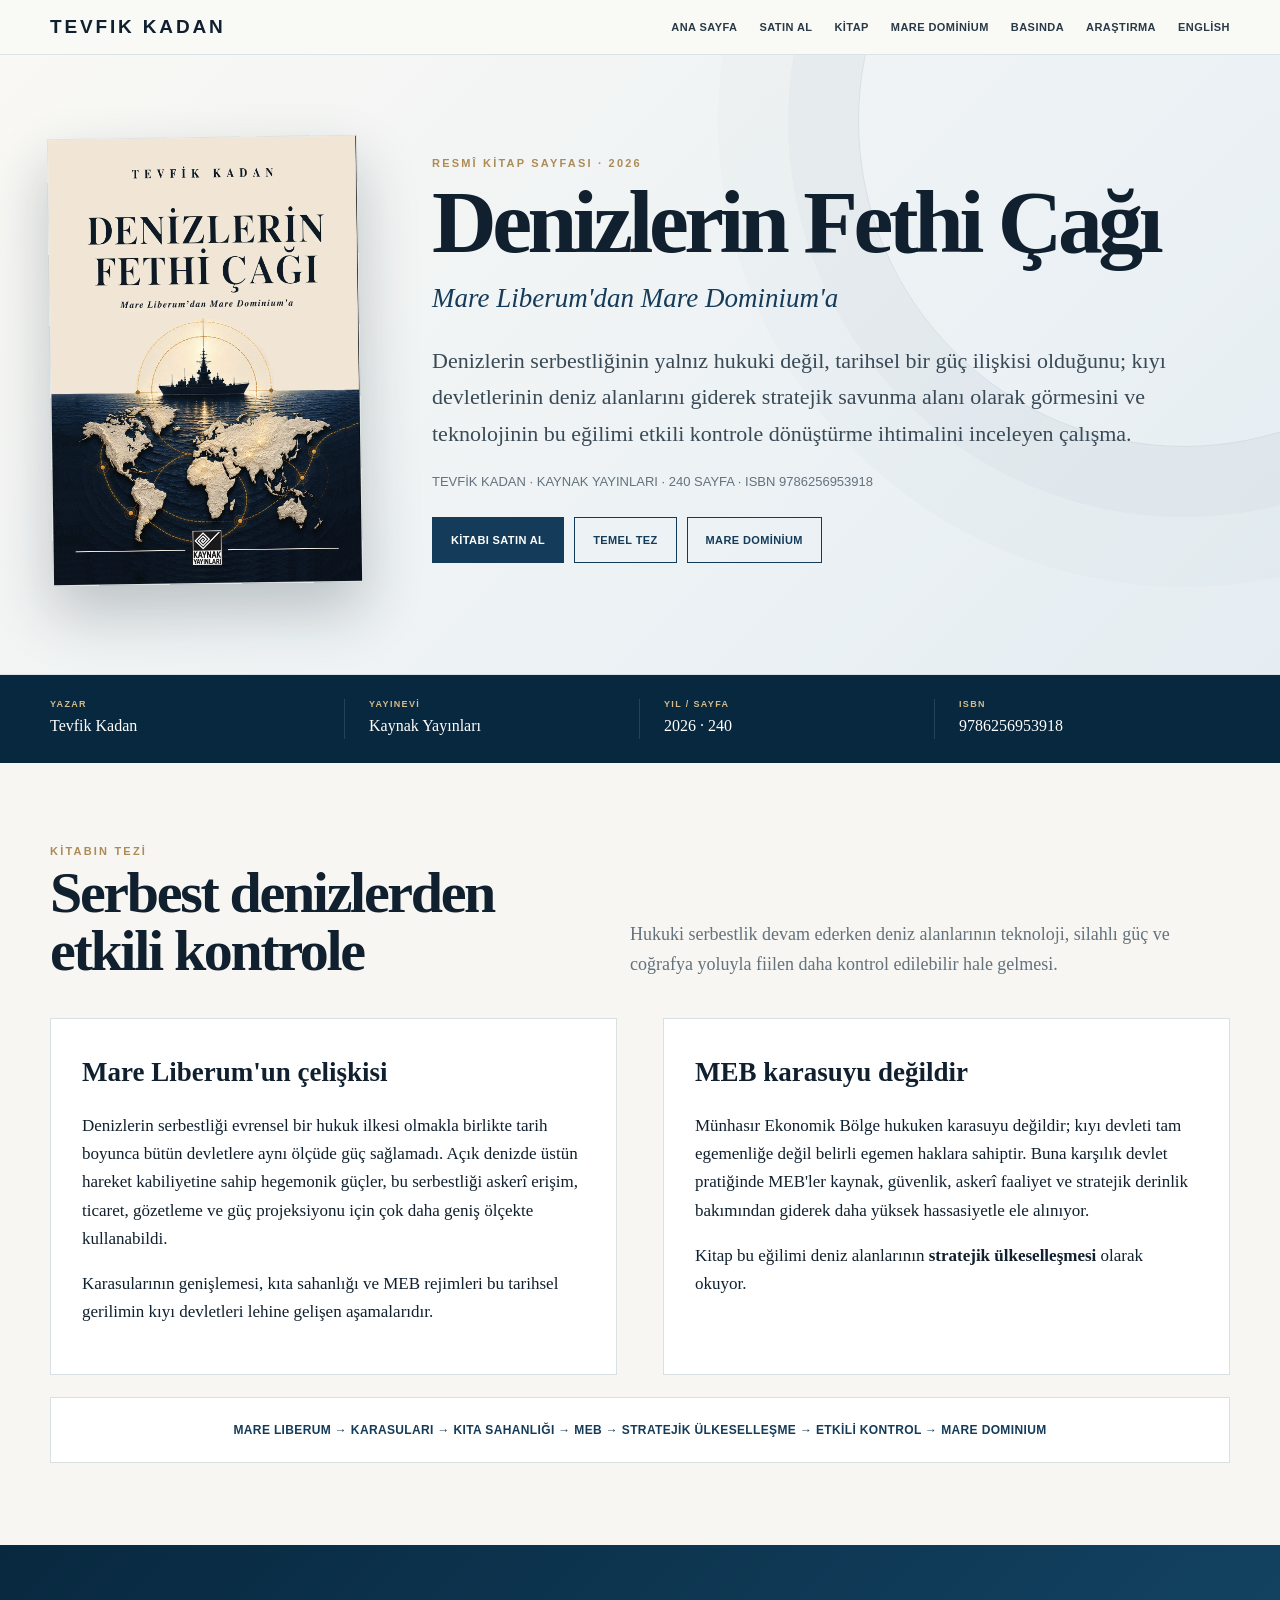
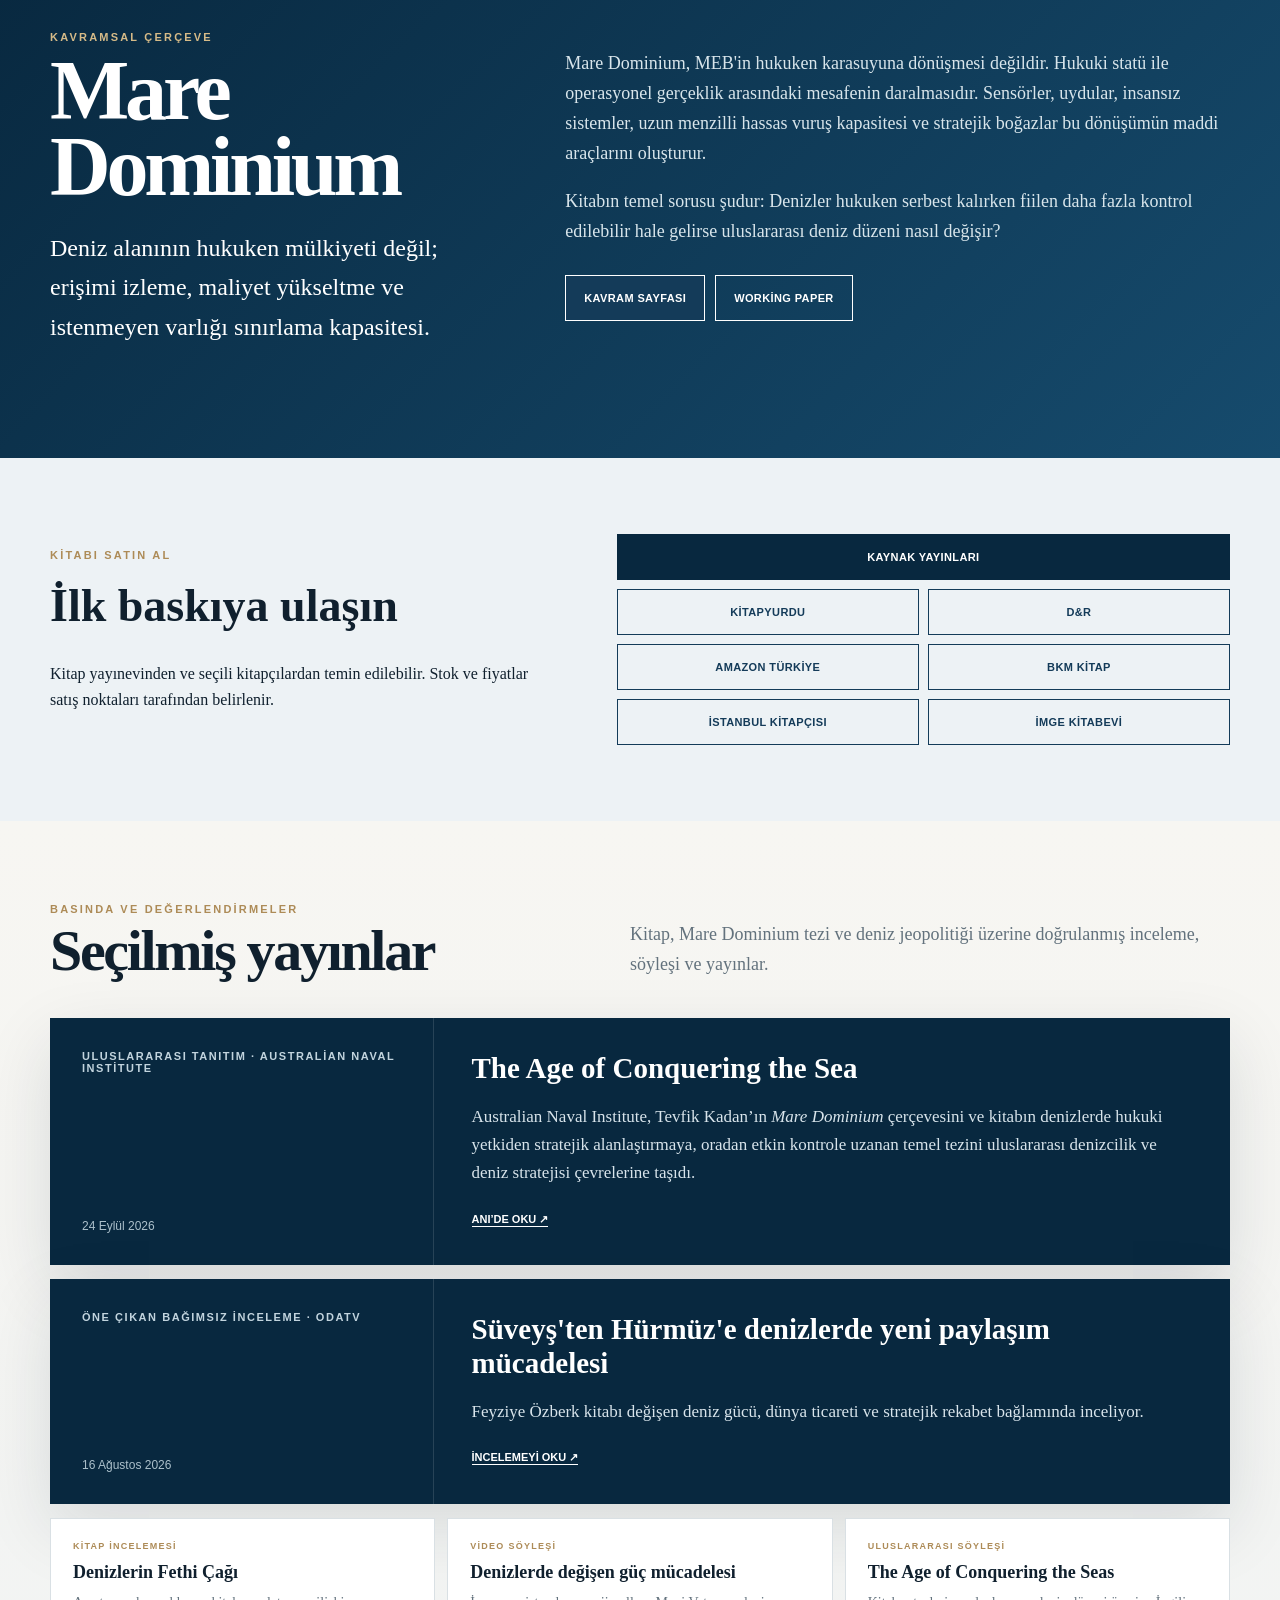
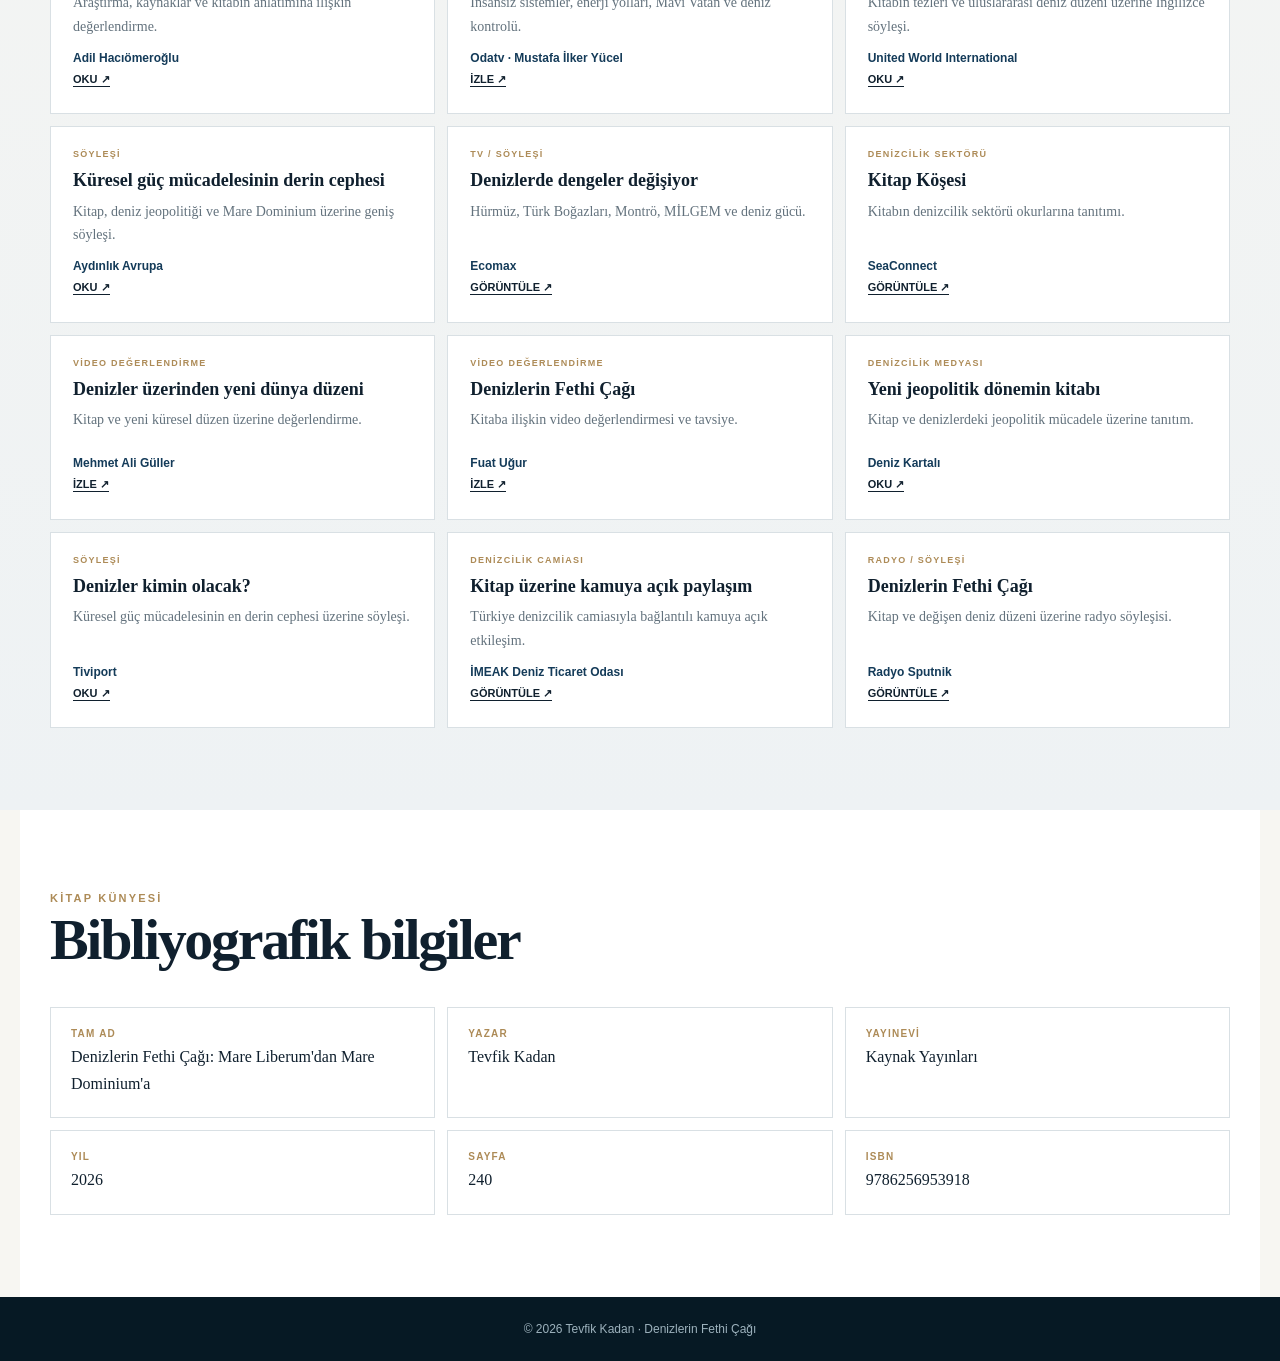
==== commit b3f37c27: "Add Australian Naval Institute coverage across site" ====
--- a/denizlerin-fethi-cagi/index.html
+++ b/denizlerin-fethi-cagi/index.html
@@ -12,7 +12,7 @@
 <link rel="alternate" hreflang="x-default" href="https://tevfikkadan.com/denizlerin-fethi-cagi/">
 <link rel="icon" href="/favicon.svg" type="image/svg+xml">
 <meta property="og:type" content="book"><meta property="og:title" content="Denizlerin Fethi Çağı | Tevfik Kadan"><meta property="og:description" content="Mare Liberum'dan Mare Dominium'a: denizlerin serbestliği, deniz gücü, stratejik boğazlar ve etkili kontrol."><meta property="og:url" content="https://tevfikkadan.com/denizlerin-fethi-cagi/"><meta property="og:image" content="https://tevfikkadan.com/Kapak.png"><meta name="twitter:card" content="summary_large_image">
-<script type="application/ld+json">{"@context":"https://schema.org","@graph":[{"@type":"Book","@id":"https://tevfikkadan.com/denizlerin-fethi-cagi/#book","name":"Denizlerin Fethi Çağı: Mare Liberum'dan Mare Dominium'a","alternateName":"The Age of Conquering the Seas: From Mare Liberum to Mare Dominium","url":"https://tevfikkadan.com/denizlerin-fethi-cagi/","image":"https://tevfikkadan.com/Kapak.png","isbn":"9786256953918","datePublished":"2026","inLanguage":"tr","numberOfPages":240,"author":{"@type":"Person","@id":"https://tevfikkadan.com/#person","name":"Tevfik Kadan","url":"https://tevfikkadan.com/","sameAs":["https://scholar.google.com/citations?user=6M8F-ooAAAAJ","https://orcid.org/0009-0007-7935-5857","https://www.wikidata.org/wiki/Q141360358","https://www.goodreads.com/author/show/72265727.Tevfik_Kadan"]},"sameAs":["https://www.wikidata.org/wiki/Q141348570","https://tevfikkadan.com/the-age-of-conquering-the-seas/"],"about":["Mare Dominium","Münhasır Ekonomik Bölge","Denizlerin serbestliği","Deniz hukuku","Deniz gücü","FONOP","Stratejik boğazlar"]},{"@type":"BreadcrumbList","itemListElement":[{"@type":"ListItem","position":1,"name":"Tevfik Kadan","item":"https://tevfikkadan.com/"},{"@type":"ListItem","position":2,"name":"Denizlerin Fethi Çağı","item":"https://tevfikkadan.com/denizlerin-fethi-cagi/"}]}]}</script>
+<script type="application/ld+json">{"@context":"https://schema.org","@graph":[{"@type":"Book","@id":"https://tevfikkadan.com/denizlerin-fethi-cagi/#book","name":"Denizlerin Fethi Çağı: Mare Liberum'dan Mare Dominium'a","alternateName":"The Age of Conquering the Seas: From Mare Liberum to Mare Dominium","url":"https://tevfikkadan.com/denizlerin-fethi-cagi/","image":"https://tevfikkadan.com/Kapak.png","isbn":"9786256953918","datePublished":"2026","inLanguage":"tr","numberOfPages":240,"author":{"@type":"Person","@id":"https://tevfikkadan.com/#person","name":"Tevfik Kadan","url":"https://tevfikkadan.com/","sameAs":["https://scholar.google.com/citations?user=6M8F-ooAAAAJ","https://orcid.org/0009-0007-7935-5857","https://www.wikidata.org/wiki/Q141360358","https://briqjournal.com/en/user/tevfik-kadan","https://www.goodreads.com/author/show/72265727.Tevfik_Kadan"]},"sameAs":["https://www.wikidata.org/wiki/Q141348570","https://tevfikkadan.com/the-age-of-conquering-the-seas/"],"about":["Mare Dominium","Münhasır Ekonomik Bölge","Denizlerin serbestliği","Deniz hukuku","Deniz gücü","FONOP","Stratejik boğazlar"]},{"@type":"BreadcrumbList","itemListElement":[{"@type":"ListItem","position":1,"name":"Tevfik Kadan","item":"https://tevfikkadan.com/"},{"@type":"ListItem","position":2,"name":"Denizlerin Fethi Çağı","item":"https://tevfikkadan.com/denizlerin-fethi-cagi/"}]}]}</script>
 <style>
 :root{--ink:#10202e;--navy:#143b59;--deep:#08283f;--deep2:#164b6d;--muted:#63727d;--paper:#f7f6f2;--soft:#edf2f5;--white:#fff;--line:#d9e0e4;--gold:#ad8b57;--gold2:#d6bb88;--shadow:0 24px 65px rgba(16,32,46,.12)}
 *{box-sizing:border-box}html{scroll-behavior:smooth}body{margin:0;background:var(--paper);color:var(--ink);font-family:Georgia,'Times New Roman',serif;line-height:1.66}a{color:inherit}.kicker{font:800 11px Arial,sans-serif;letter-spacing:.2em;text-transform:uppercase;color:var(--gold)}
@@ -38,7 +38,7 @@
 <section class="section" id="tez"><div class="section-head"><div><div class="kicker">Kitabın Tezi</div><h2>Serbest denizlerden etkili kontrole</h2></div><p class="section-intro">Hukuki serbestlik devam ederken deniz alanlarının teknoloji, silahlı güç ve coğrafya yoluyla fiilen daha kontrol edilebilir hale gelmesi.</p></div><div class="split"><div class="panel"><h3>Mare Liberum'un çelişkisi</h3><p>Denizlerin serbestliği evrensel bir hukuk ilkesi olmakla birlikte tarih boyunca bütün devletlere aynı ölçüde güç sağlamadı. Açık denizde üstün hareket kabiliyetine sahip hegemonik güçler, bu serbestliği askerî erişim, ticaret, gözetleme ve güç projeksiyonu için çok daha geniş ölçekte kullanabildi.</p><p>Karasularının genişlemesi, kıta sahanlığı ve MEB rejimleri bu tarihsel gerilimin kıyı devletleri lehine gelişen aşamalarıdır.</p></div><div class="panel"><h3>MEB karasuyu değildir</h3><p>Münhasır Ekonomik Bölge hukuken karasuyu değildir; kıyı devleti tam egemenliğe değil belirli egemen haklara sahiptir. Buna karşılık devlet pratiğinde MEB'ler kaynak, güvenlik, askerî faaliyet ve stratejik derinlik bakımından giderek daha yüksek hassasiyetle ele alınıyor.</p><p>Kitap bu eğilimi deniz alanlarının <strong>stratejik ülkeselleşmesi</strong> olarak okuyor.</p></div></div><div class="chain">MARE LIBERUM → KARASULARI → KITA SAHANLIĞI → MEB → STRATEJİK ÜLKESELLEŞME → ETKİLİ KONTROL → MARE DOMINIUM</div></section>
 <section class="dominium"><div class="dominium-inner"><div><div class="kicker" style="color:var(--gold2)">Kavramsal Çerçeve</div><h2>Mare<br>Dominium</h2><p class="big">Deniz alanının hukuken mülkiyeti değil; erişimi izleme, maliyet yükseltme ve istenmeyen varlığı sınırlama kapasitesi.</p></div><div><p>Mare Dominium, MEB'in hukuken karasuyuna dönüşmesi değildir. Hukuki statü ile operasyonel gerçeklik arasındaki mesafenin daralmasıdır. Sensörler, uydular, insansız sistemler, uzun menzilli hassas vuruş kapasitesi ve stratejik boğazlar bu dönüşümün maddi araçlarını oluşturur.</p><p>Kitabın temel sorusu şudur: Denizler hukuken serbest kalırken fiilen daha fazla kontrol edilebilir hale gelirse uluslararası deniz düzeni nasıl değişir?</p><div class="actions"><a class="btn" href="/mare-dominium/">Kavram Sayfası</a><a class="btn alt" href="/research/mare-dominium.html">Working Paper</a></div></div></div></section>
 <section class="buy" id="satinal"><div class="buy-inner"><div><div class="kicker">Kitabı Satın Al</div><h2>İlk baskıya ulaşın</h2><p>Kitap yayınevinden ve seçili kitapçılardan temin edilebilir. Stok ve fiyatlar satış noktaları tarafından belirlenir.</p></div><div class="stores"><a class="btn publisher" href="https://www.kaynakyayinlari.com/denizlerin-fethi-cagi-tevfik-kadan-p364796.html" target="_blank" rel="noopener">Kaynak Yayınları</a><a class="btn alt" href="https://www.kitapyurdu.com/kitap/denizlerin-fethi-cagi/759648.html" target="_blank" rel="noopener">Kitapyurdu</a><a class="btn alt" href="https://www.dr.com.tr/kitap/denizlerin-fethi-cagi-mare-liberumdan-mare-dominiuma/tevfik-kadan/arastirma-tarih/tarih/dunya-tarihi/urunno=0002232712001" target="_blank" rel="noopener">D&amp;R</a><a class="btn alt" href="https://www.amazon.com.tr/Denizlerin-Fethi-%C3%87a%C4%9F%C4%B1/dp/6256953916" target="_blank" rel="noopener">Amazon Türkiye</a><a class="btn alt" href="https://www.bkmkitap.com/denizlerin-fethi-cagi" target="_blank" rel="noopener">BKM Kitap</a><a class="btn alt" href="https://www.istanbulkitapcisi.com/denizlerin-fethi-cagi" target="_blank" rel="noopener">İstanbul Kitapçısı</a><a class="btn alt" href="https://www.imge.com.tr/urun/denizlerin-fethi-cagi-tevfik-kadan-9786256953918" target="_blank" rel="noopener">İmge Kitabevi</a></div></div></section>
-<section class="media" id="basinda"><div class="media-inner"><div class="section-head"><div><div class="kicker">Basında ve Değerlendirmeler</div><h2>Seçilmiş yayınlar</h2></div><p class="section-intro">Kitap, Mare Dominium tezi ve deniz jeopolitiği üzerine doğrulanmış inceleme, söyleşi ve yayınlar.</p></div><div class="featured"><div class="featured-left"><strong>Öne Çıkan Bağımsız İnceleme · Odatv</strong><span>16 Ağustos 2026</span></div><div class="featured-main"><h3>Süveyş'ten Hürmüz'e denizlerde yeni paylaşım mücadelesi</h3><p>Feyziye Özberk kitabı değişen deniz gücü, dünya ticareti ve stratejik rekabet bağlamında inceliyor.</p><a class="media-link" href="https://www.odatv.com/guncel/suveysten-hurmuze-denizlerde-yeni-paylasim-mucadelesi-120158461" target="_blank" rel="noopener">İncelemeyi oku ↗</a></div></div><div class="media-grid"><article class="media-card"><div><div class="media-type">Kitap İncelemesi</div><h3>Denizlerin Fethi Çağı</h3><p>Araştırma, kaynaklar ve kitabın anlatımına ilişkin değerlendirme.</p></div><div><div class="outlet">Adil Hacıömeroğlu</div><a class="media-link" href="https://adiladalet.blogspot.com/2026/07/denizlerin-fethi-cagi.html" target="_blank" rel="noopener">Oku ↗</a></div></article><article class="media-card"><div><div class="media-type">Video Söyleşi</div><h3>Denizlerde değişen güç mücadelesi</h3><p>İnsansız sistemler, enerji yolları, Mavi Vatan ve deniz kontrolü.</p></div><div><div class="outlet">Odatv · Mustafa İlker Yücel</div><a class="media-link" href="https://www.youtube.com/watch?v=in4m-jHoH_c" target="_blank" rel="noopener">İzle ↗</a></div></article><article class="media-card"><div><div class="media-type">Uluslararası Söyleşi</div><h3>The Age of Conquering the Seas</h3><p>Kitabın tezleri ve uluslararası deniz düzeni üzerine İngilizce söyleşi.</p></div><div><div class="outlet">United World International</div><a class="media-link" href="https://uwidata.net/39490-interview-on-the-new-book-the-age-of-conquering-the-seas/" target="_blank" rel="noopener">Oku ↗</a></div></article><article class="media-card"><div><div class="media-type">Söyleşi</div><h3>Küresel güç mücadelesinin derin cephesi</h3><p>Kitap, deniz jeopolitiği ve Mare Dominium üzerine geniş söyleşi.</p></div><div><div class="outlet">Aydınlık Avrupa</div><a class="media-link" href="https://www.aydinlik.com.tr/haber/kuresel-guc-mucadelesinin-derin-cephesi-denizlerin-fethi-cagi-583928" target="_blank" rel="noopener">Oku ↗</a></div></article><article class="media-card"><div><div class="media-type">TV / Söyleşi</div><h3>Denizlerde dengeler değişiyor</h3><p>Hürmüz, Türk Boğazları, Montrö, MİLGEM ve deniz gücü.</p></div><div><div class="outlet">Ecomax</div><a class="media-link" href="https://tr.linkedin.com/posts/ecomaxtv_ecomax-tevfikkadan-denizlerinfethi%C3%A7a%C4%9F%C4%B1-activity-7495842014773788673-ohcu" target="_blank" rel="noopener">Görüntüle ↗</a></div></article><article class="media-card"><div><div class="media-type">Denizcilik Sektörü</div><h3>Kitap Köşesi</h3><p>Kitabın denizcilik sektörü okurlarına tanıtımı.</p></div><div><div class="outlet">SeaConnect</div><a class="media-link" href="https://seaconnect.dijiapp.com/user/sektorel-duyuru-ve-sirkulerler/kitap-kosesi?lang=en&page=1" target="_blank" rel="noopener">Görüntüle ↗</a></div></article><article class="media-card"><div><div class="media-type">Video Değerlendirme</div><h3>Denizler üzerinden yeni dünya düzeni</h3><p>Kitap ve yeni küresel düzen üzerine değerlendirme.</p></div><div><div class="outlet">Mehmet Ali Güller</div><a class="media-link" href="https://youtu.be/78B6jy0aS-I" target="_blank" rel="noopener">İzle ↗</a></div></article><article class="media-card"><div><div class="media-type">Video Değerlendirme</div><h3>Denizlerin Fethi Çağı</h3><p>Kitaba ilişkin video değerlendirmesi ve tavsiye.</p></div><div><div class="outlet">Fuat Uğur</div><a class="media-link" href="https://www.instagram.com/reel/DbDyvWZowR2/?stkn=ZGcxempndzVjOHVj" target="_blank" rel="noopener">İzle ↗</a></div></article><article class="media-card"><div><div class="media-type">Denizcilik Medyası</div><h3>Yeni jeopolitik dönemin kitabı</h3><p>Kitap ve denizlerdeki jeopolitik mücadele üzerine tanıtım.</p></div><div><div class="outlet">Deniz Kartalı</div><a class="media-link" href="https://denizkartali.com/yeni-jeopolitik-donemin-denizlerin-fethi-cagi-raflarda/" target="_blank" rel="noopener">Oku ↗</a></div></article><article class="media-card"><div><div class="media-type">Söyleşi</div><h3>Denizler kimin olacak?</h3><p>Küresel güç mücadelesinin en derin cephesi üzerine söyleşi.</p></div><div><div class="outlet">Tiviport</div><a class="media-link" href="https://www.tiviport.com/haber/kuresel-guc-mucadelesinin-en-derin-cephesi-denizler-kimin-olacak-958.html" target="_blank" rel="noopener">Oku ↗</a></div></article><article class="media-card"><div><div class="media-type">Denizcilik Camiası</div><h3>Kitap üzerine kamuya açık paylaşım</h3><p>Türkiye denizcilik camiasıyla bağlantılı kamuya açık etkileşim.</p></div><div><div class="outlet">İMEAK Deniz Ticaret Odası</div><a class="media-link" href="https://x.com/tevfikkadan/status/2083162201037140358" target="_blank" rel="noopener">Görüntüle ↗</a></div></article><article class="media-card"><div><div class="media-type">Radyo / Söyleşi</div><h3>Denizlerin Fethi Çağı</h3><p>Kitap ve değişen deniz düzeni üzerine radyo söyleşisi.</p></div><div><div class="outlet">Radyo Sputnik</div><a class="media-link" href="https://x.com/radyosputniktr/status/2082073595040198798" target="_blank" rel="noopener">Görüntüle ↗</a></div></article></div></div></section>
+<section class="media" id="basinda"><div class="media-inner"><div class="section-head"><div><div class="kicker">Basında ve Değerlendirmeler</div><h2>Seçilmiş yayınlar</h2></div><p class="section-intro">Kitap, Mare Dominium tezi ve deniz jeopolitiği üzerine doğrulanmış inceleme, söyleşi ve yayınlar.</p></div><div class="featured"><div class="featured-left"><strong>Uluslararası Tanıtım · Australian Naval Institute</strong><span>24 Eylül 2026</span></div><div class="featured-main"><h3>The Age of Conquering the Sea</h3><p>Australian Naval Institute, Tevfik Kadan’ın <em>Mare Dominium</em> çerçevesini ve kitabın denizlerde hukuki yetkiden stratejik alanlaştırmaya, oradan etkin kontrole uzanan temel tezini uluslararası denizcilik ve deniz stratejisi çevrelerine taşıdı.</p><a class="media-link" href="https://navalinstitute.com.au/the-age-of-conquering-the-sea/" target="_blank" rel="noopener">ANI’de oku ↗</a></div></div><div class="featured"><div class="featured-left"><strong>Öne Çıkan Bağımsız İnceleme · Odatv</strong><span>16 Ağustos 2026</span></div><div class="featured-main"><h3>Süveyş'ten Hürmüz'e denizlerde yeni paylaşım mücadelesi</h3><p>Feyziye Özberk kitabı değişen deniz gücü, dünya ticareti ve stratejik rekabet bağlamında inceliyor.</p><a class="media-link" href="https://www.odatv.com/guncel/suveysten-hurmuze-denizlerde-yeni-paylasim-mucadelesi-120158461" target="_blank" rel="noopener">İncelemeyi oku ↗</a></div></div><div class="media-grid"><article class="media-card"><div><div class="media-type">Kitap İncelemesi</div><h3>Denizlerin Fethi Çağı</h3><p>Araştırma, kaynaklar ve kitabın anlatımına ilişkin değerlendirme.</p></div><div><div class="outlet">Adil Hacıömeroğlu</div><a class="media-link" href="https://adiladalet.blogspot.com/2026/07/denizlerin-fethi-cagi.html" target="_blank" rel="noopener">Oku ↗</a></div></article><article class="media-card"><div><div class="media-type">Video Söyleşi</div><h3>Denizlerde değişen güç mücadelesi</h3><p>İnsansız sistemler, enerji yolları, Mavi Vatan ve deniz kontrolü.</p></div><div><div class="outlet">Odatv · Mustafa İlker Yücel</div><a class="media-link" href="https://www.youtube.com/watch?v=in4m-jHoH_c" target="_blank" rel="noopener">İzle ↗</a></div></article><article class="media-card"><div><div class="media-type">Uluslararası Söyleşi</div><h3>The Age of Conquering the Seas</h3><p>Kitabın tezleri ve uluslararası deniz düzeni üzerine İngilizce söyleşi.</p></div><div><div class="outlet">United World International</div><a class="media-link" href="https://uwidata.net/39490-interview-on-the-new-book-the-age-of-conquering-the-seas/" target="_blank" rel="noopener">Oku ↗</a></div></article><article class="media-card"><div><div class="media-type">Söyleşi</div><h3>Küresel güç mücadelesinin derin cephesi</h3><p>Kitap, deniz jeopolitiği ve Mare Dominium üzerine geniş söyleşi.</p></div><div><div class="outlet">Aydınlık Avrupa</div><a class="media-link" href="https://www.aydinlik.com.tr/haber/kuresel-guc-mucadelesinin-derin-cephesi-denizlerin-fethi-cagi-583928" target="_blank" rel="noopener">Oku ↗</a></div></article><article class="media-card"><div><div class="media-type">TV / Söyleşi</div><h3>Denizlerde dengeler değişiyor</h3><p>Hürmüz, Türk Boğazları, Montrö, MİLGEM ve deniz gücü.</p></div><div><div class="outlet">Ecomax</div><a class="media-link" href="https://tr.linkedin.com/posts/ecomaxtv_ecomax-tevfikkadan-denizlerinfethi%C3%A7a%C4%9F%C4%B1-activity-7495842014773788673-ohcu" target="_blank" rel="noopener">Görüntüle ↗</a></div></article><article class="media-card"><div><div class="media-type">Denizcilik Sektörü</div><h3>Kitap Köşesi</h3><p>Kitabın denizcilik sektörü okurlarına tanıtımı.</p></div><div><div class="outlet">SeaConnect</div><a class="media-link" href="https://seaconnect.dijiapp.com/user/sektorel-duyuru-ve-sirkulerler/kitap-kosesi?lang=en&page=1" target="_blank" rel="noopener">Görüntüle ↗</a></div></article><article class="media-card"><div><div class="media-type">Video Değerlendirme</div><h3>Denizler üzerinden yeni dünya düzeni</h3><p>Kitap ve yeni küresel düzen üzerine değerlendirme.</p></div><div><div class="outlet">Mehmet Ali Güller</div><a class="media-link" href="https://youtu.be/78B6jy0aS-I" target="_blank" rel="noopener">İzle ↗</a></div></article><article class="media-card"><div><div class="media-type">Video Değerlendirme</div><h3>Denizlerin Fethi Çağı</h3><p>Kitaba ilişkin video değerlendirmesi ve tavsiye.</p></div><div><div class="outlet">Fuat Uğur</div><a class="media-link" href="https://www.instagram.com/reel/DbDyvWZowR2/?stkn=ZGcxempndzVjOHVj" target="_blank" rel="noopener">İzle ↗</a></div></article><article class="media-card"><div><div class="media-type">Denizcilik Medyası</div><h3>Yeni jeopolitik dönemin kitabı</h3><p>Kitap ve denizlerdeki jeopolitik mücadele üzerine tanıtım.</p></div><div><div class="outlet">Deniz Kartalı</div><a class="media-link" href="https://denizkartali.com/yeni-jeopolitik-donemin-denizlerin-fethi-cagi-raflarda/" target="_blank" rel="noopener">Oku ↗</a></div></article><article class="media-card"><div><div class="media-type">Söyleşi</div><h3>Denizler kimin olacak?</h3><p>Küresel güç mücadelesinin en derin cephesi üzerine söyleşi.</p></div><div><div class="outlet">Tiviport</div><a class="media-link" href="https://www.tiviport.com/haber/kuresel-guc-mucadelesinin-en-derin-cephesi-denizler-kimin-olacak-958.html" target="_blank" rel="noopener">Oku ↗</a></div></article><article class="media-card"><div><div class="media-type">Denizcilik Camiası</div><h3>Kitap üzerine kamuya açık paylaşım</h3><p>Türkiye denizcilik camiasıyla bağlantılı kamuya açık etkileşim.</p></div><div><div class="outlet">İMEAK Deniz Ticaret Odası</div><a class="media-link" href="https://x.com/tevfikkadan/status/2083162201037140358" target="_blank" rel="noopener">Görüntüle ↗</a></div></article><article class="media-card"><div><div class="media-type">Radyo / Söyleşi</div><h3>Denizlerin Fethi Çağı</h3><p>Kitap ve değişen deniz düzeni üzerine radyo söyleşisi.</p></div><div><div class="outlet">Radyo Sputnik</div><a class="media-link" href="https://x.com/radyosputniktr/status/2082073595040198798" target="_blank" rel="noopener">Görüntüle ↗</a></div></article></div></div></section>
 <section class="section record"><div class="section-head"><div><div class="kicker">Kitap Künyesi</div><h2>Bibliyografik bilgiler</h2></div></div><div class="record-grid"><div class="record-item"><strong>Tam Ad</strong>Denizlerin Fethi Çağı: Mare Liberum'dan Mare Dominium'a</div><div class="record-item"><strong>Yazar</strong>Tevfik Kadan</div><div class="record-item"><strong>Yayınevi</strong>Kaynak Yayınları</div><div class="record-item"><strong>Yıl</strong>2026</div><div class="record-item"><strong>Sayfa</strong>240</div><div class="record-item"><strong>ISBN</strong>9786256953918</div></div></section>
 </main>
 <footer>© 2026 Tevfik Kadan · Denizlerin Fethi Çağı</footer>
